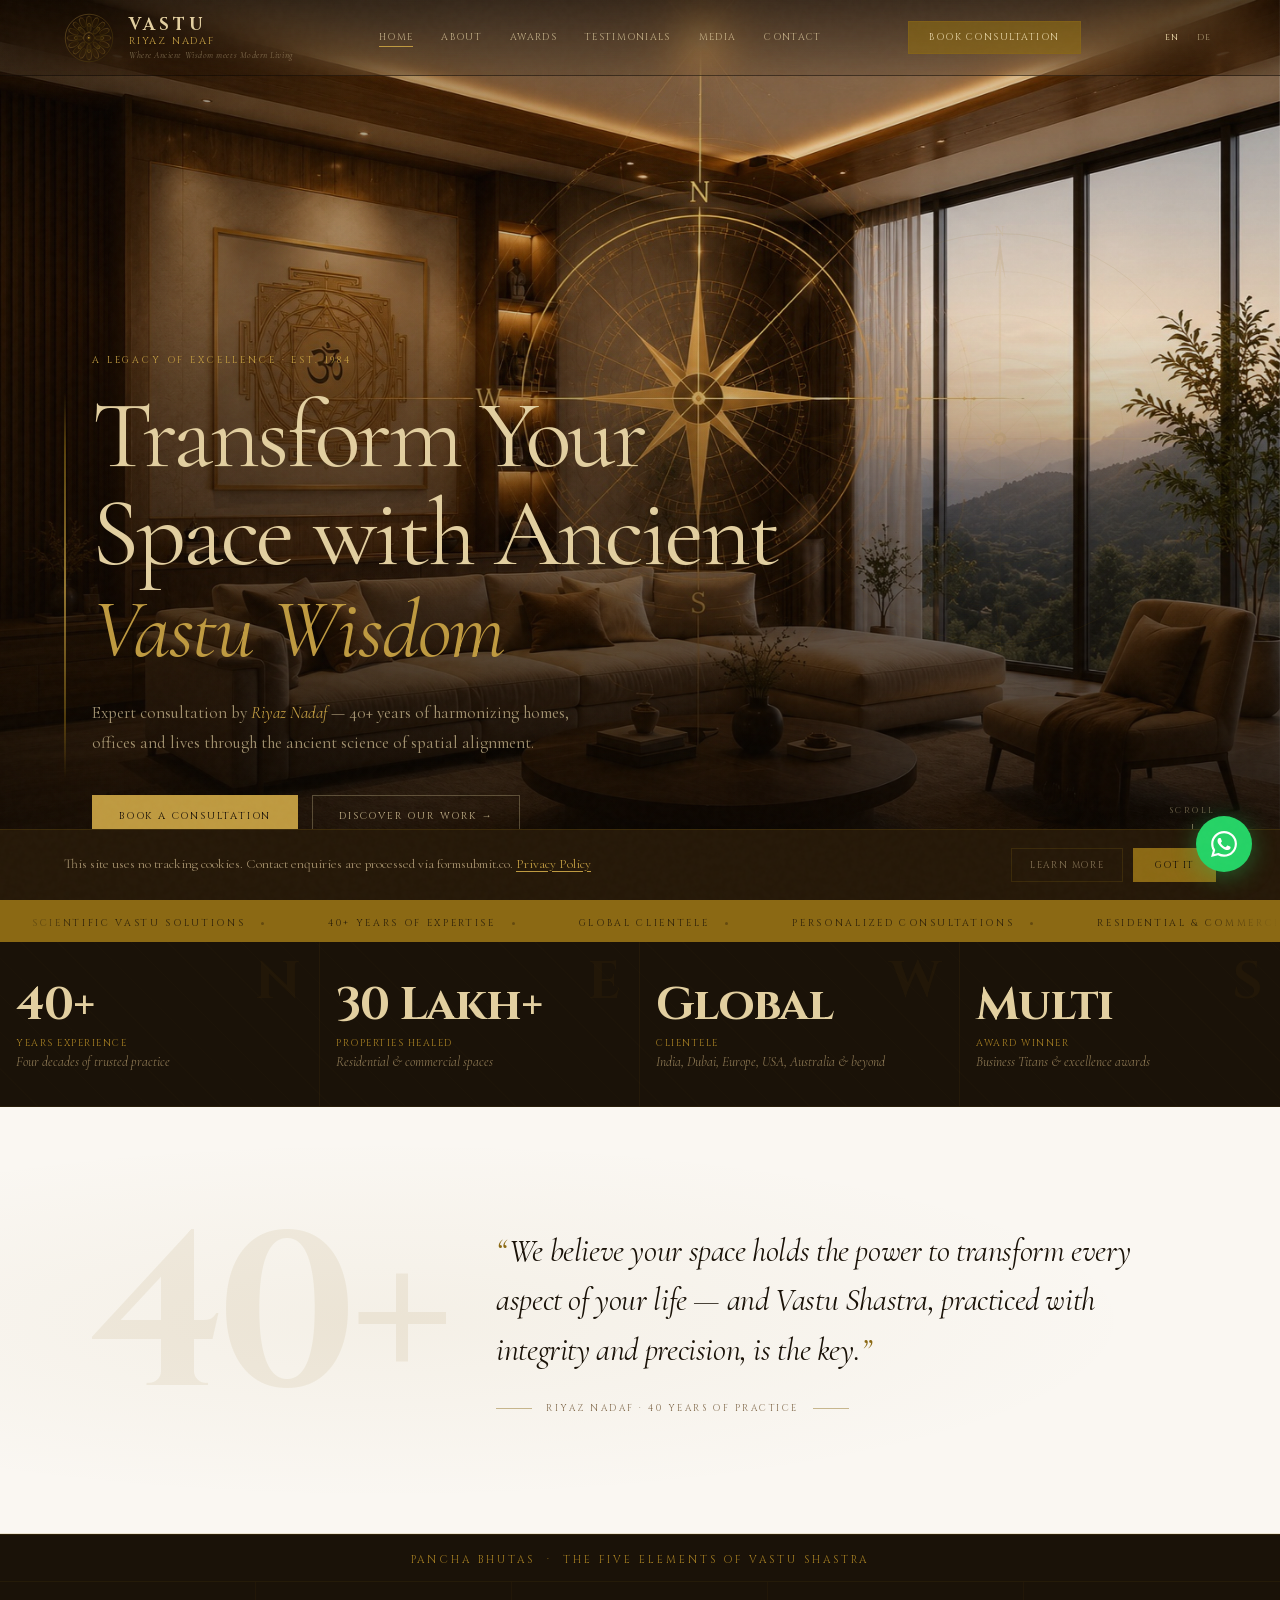
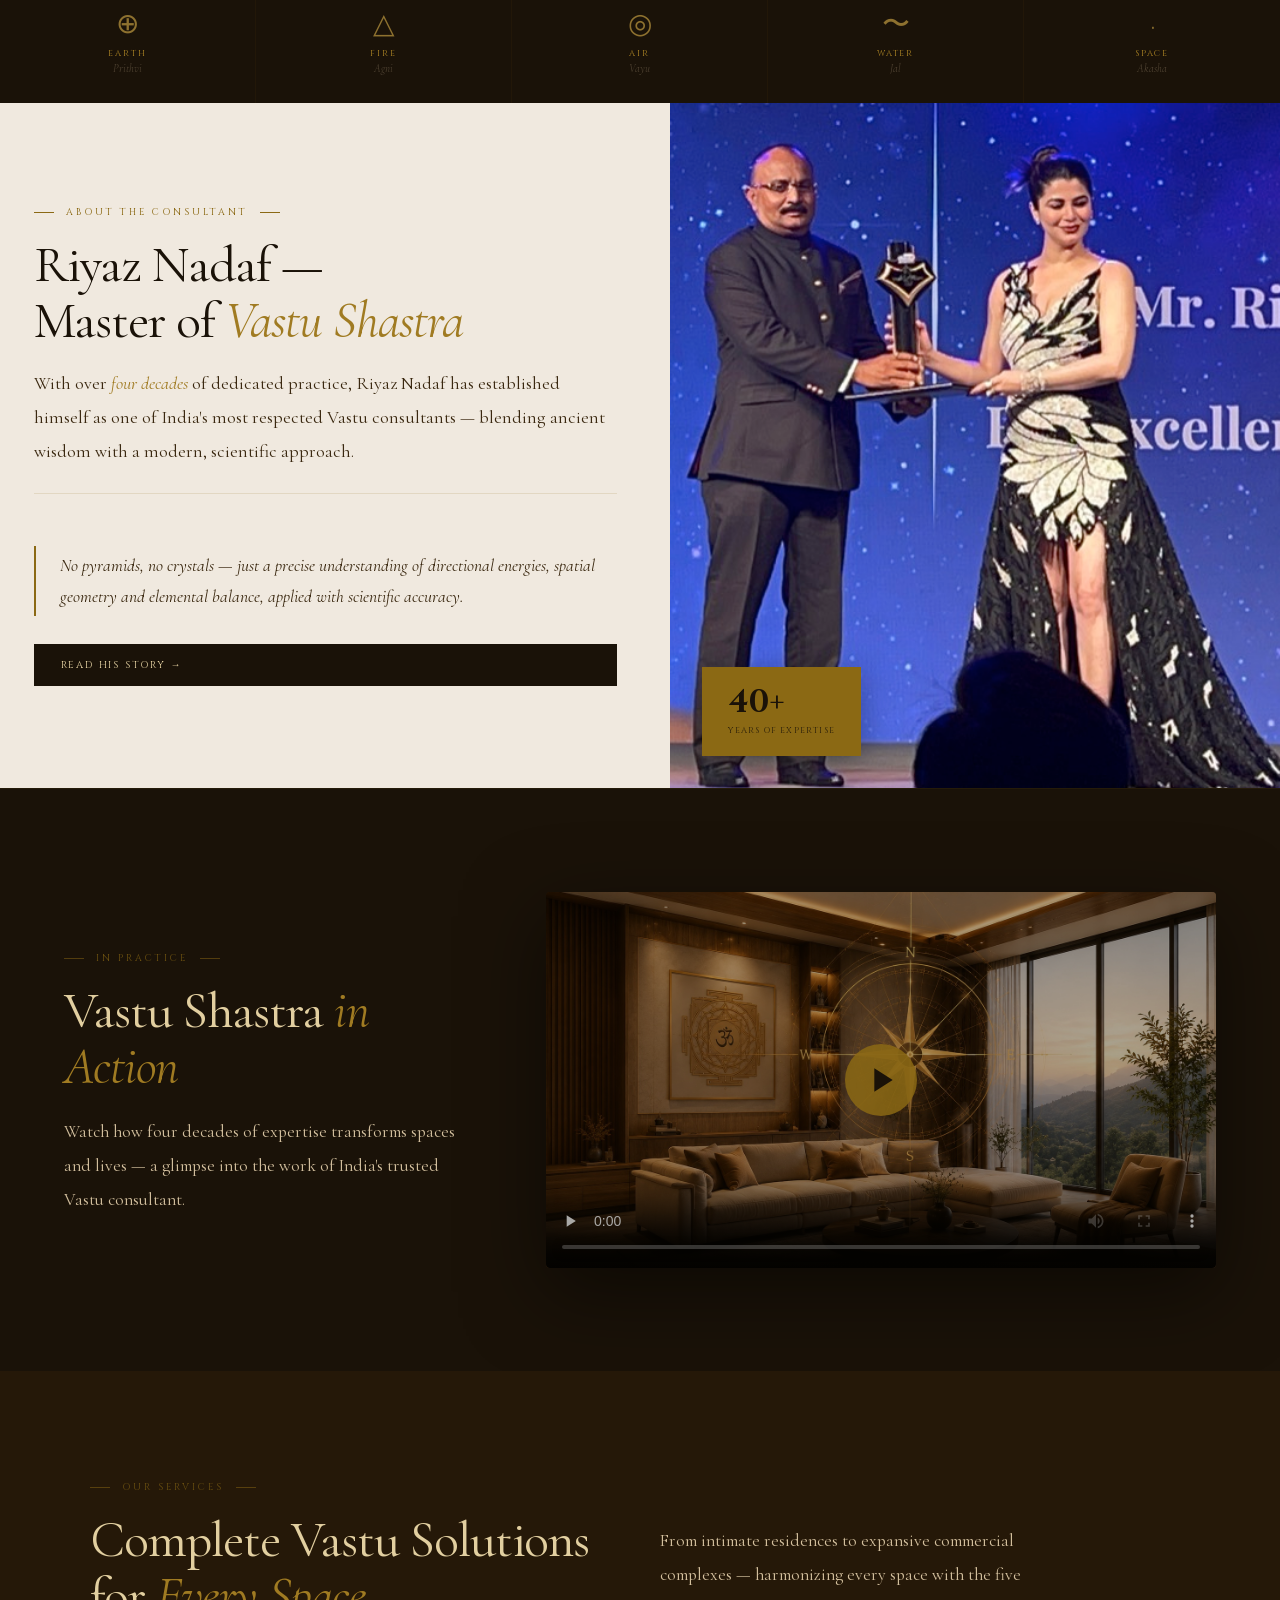
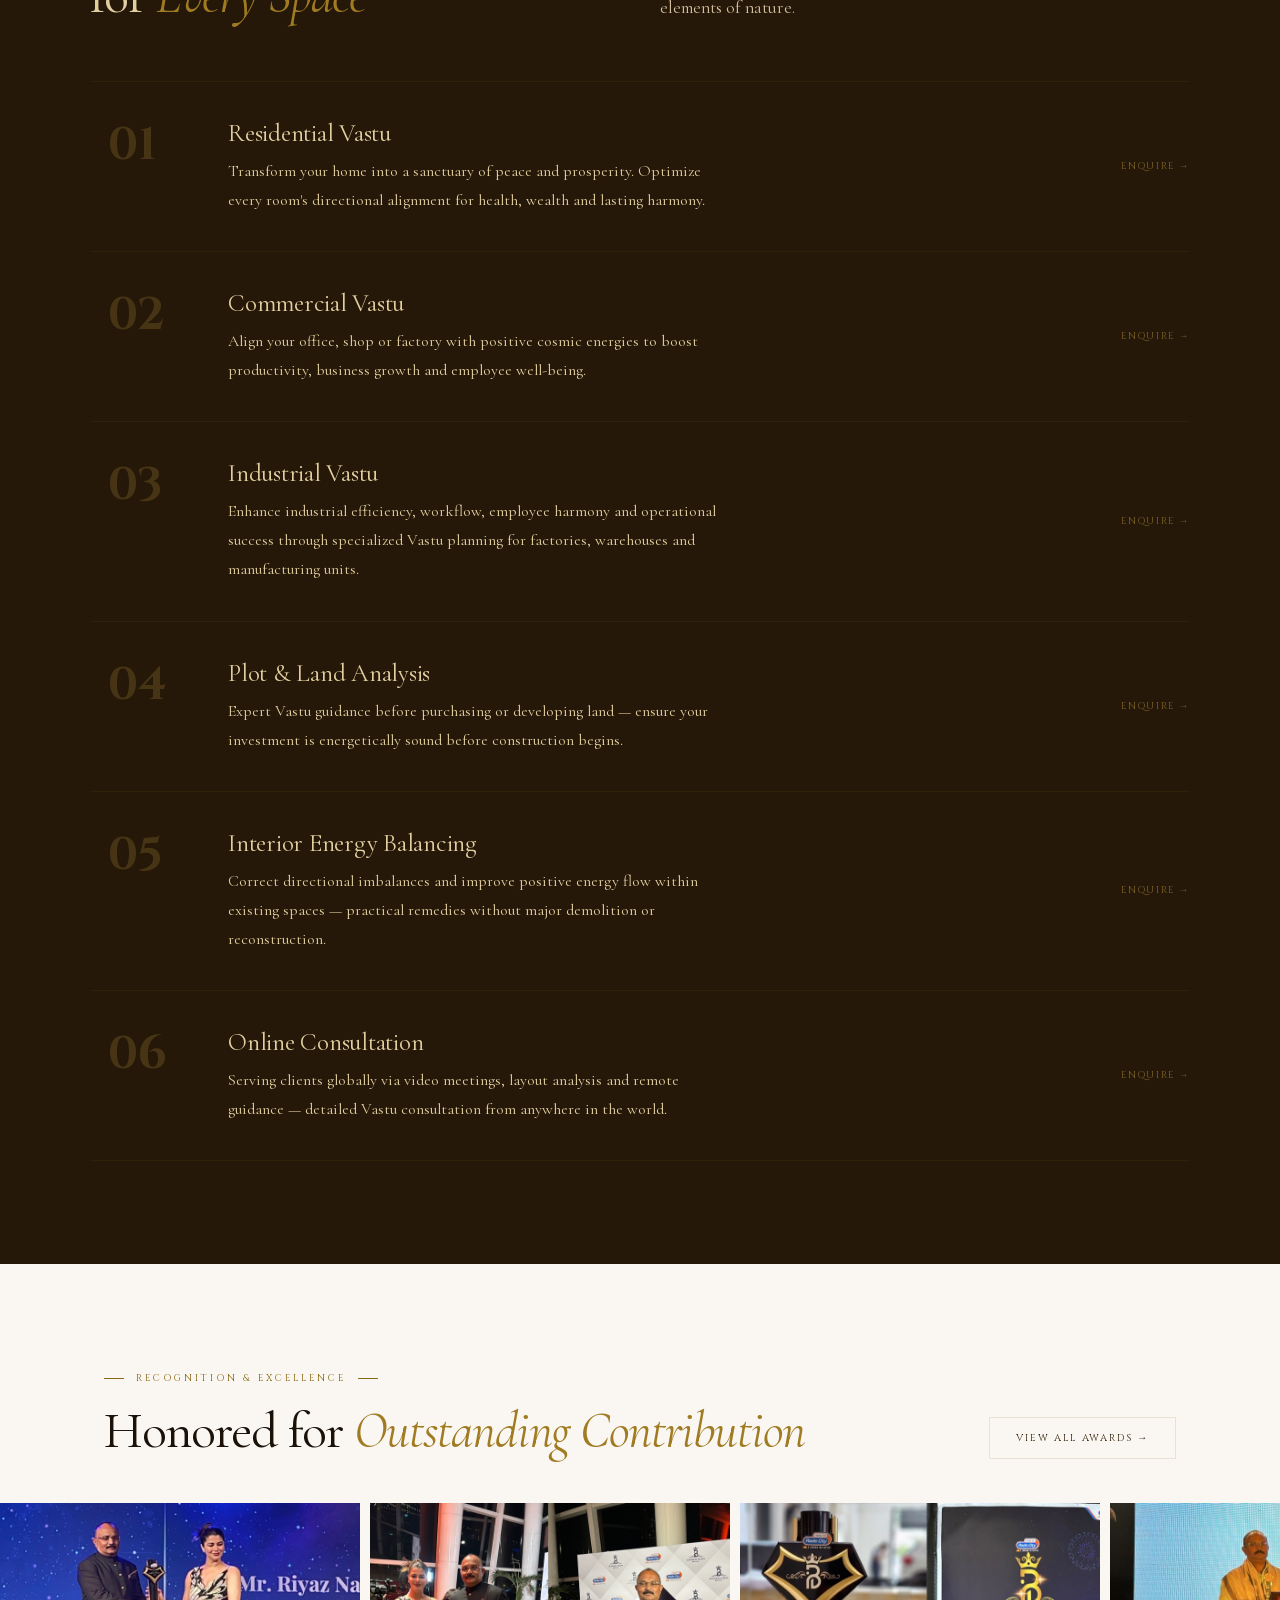
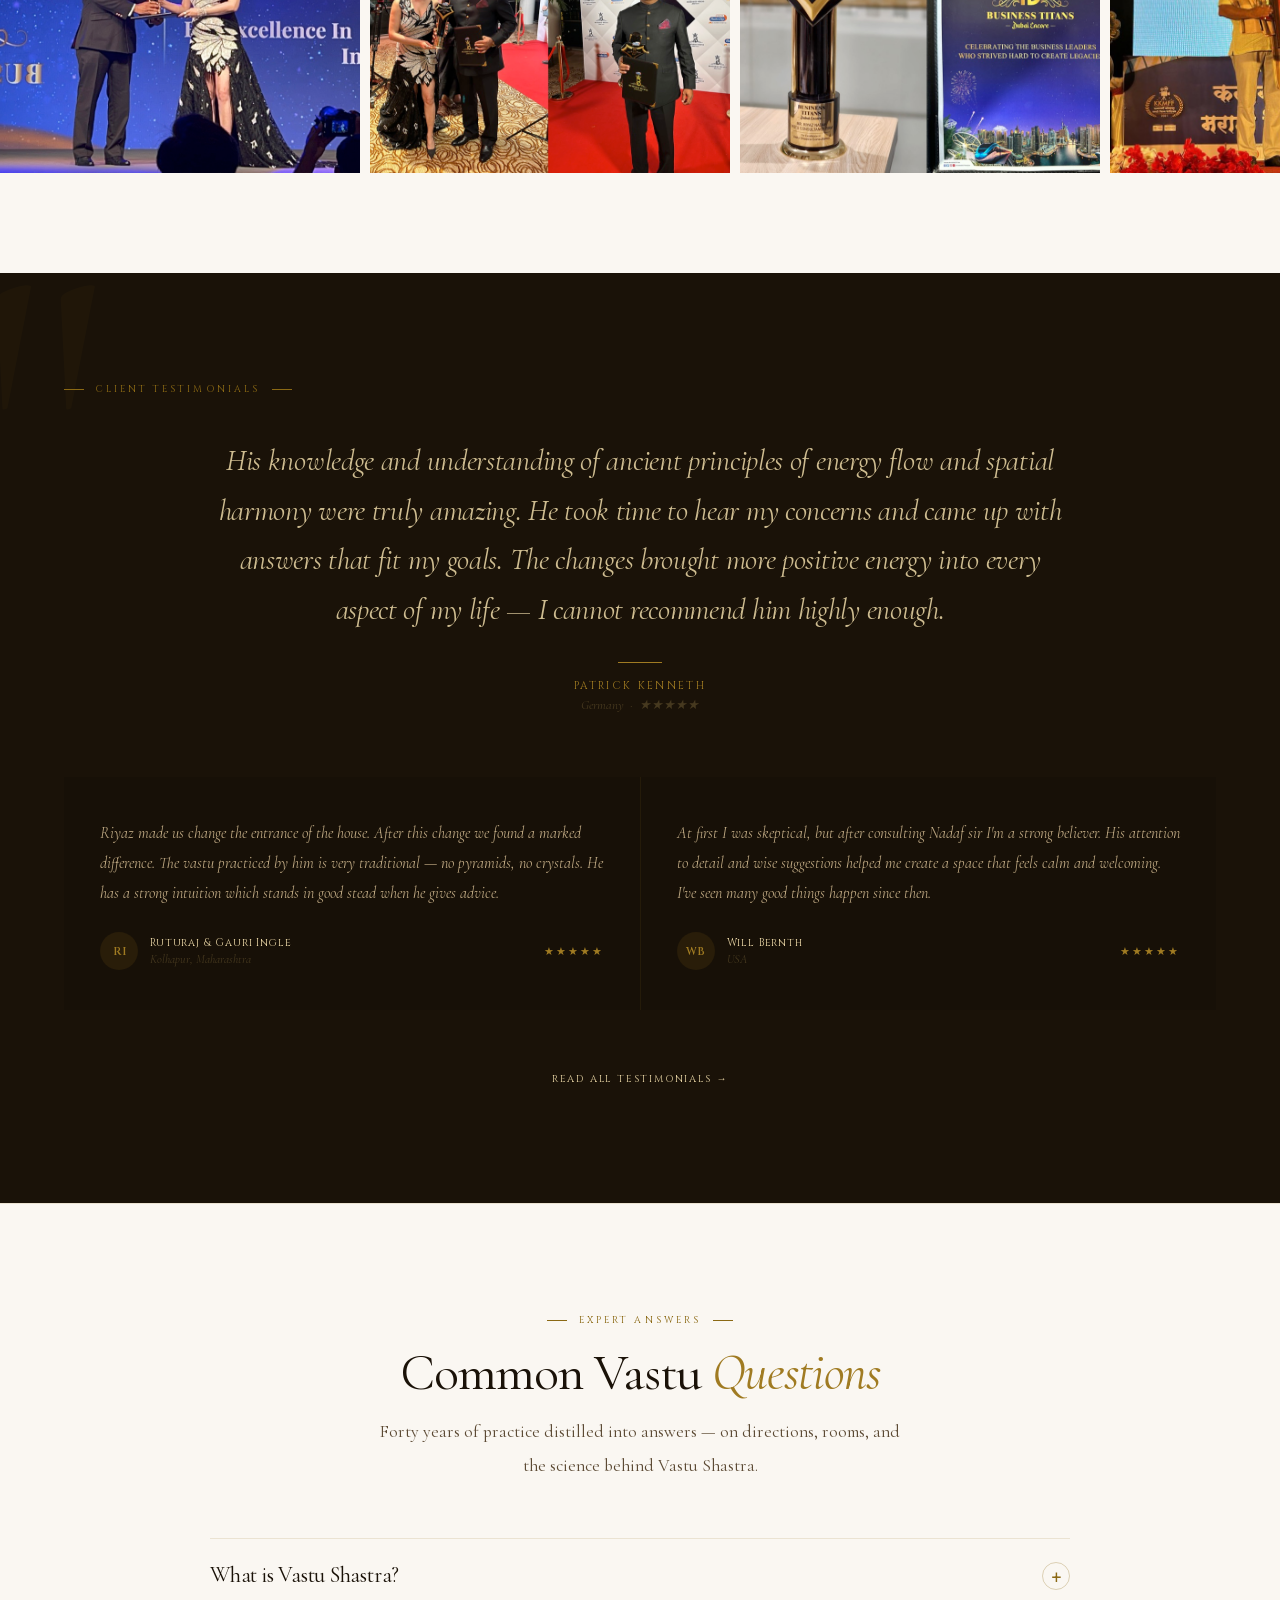
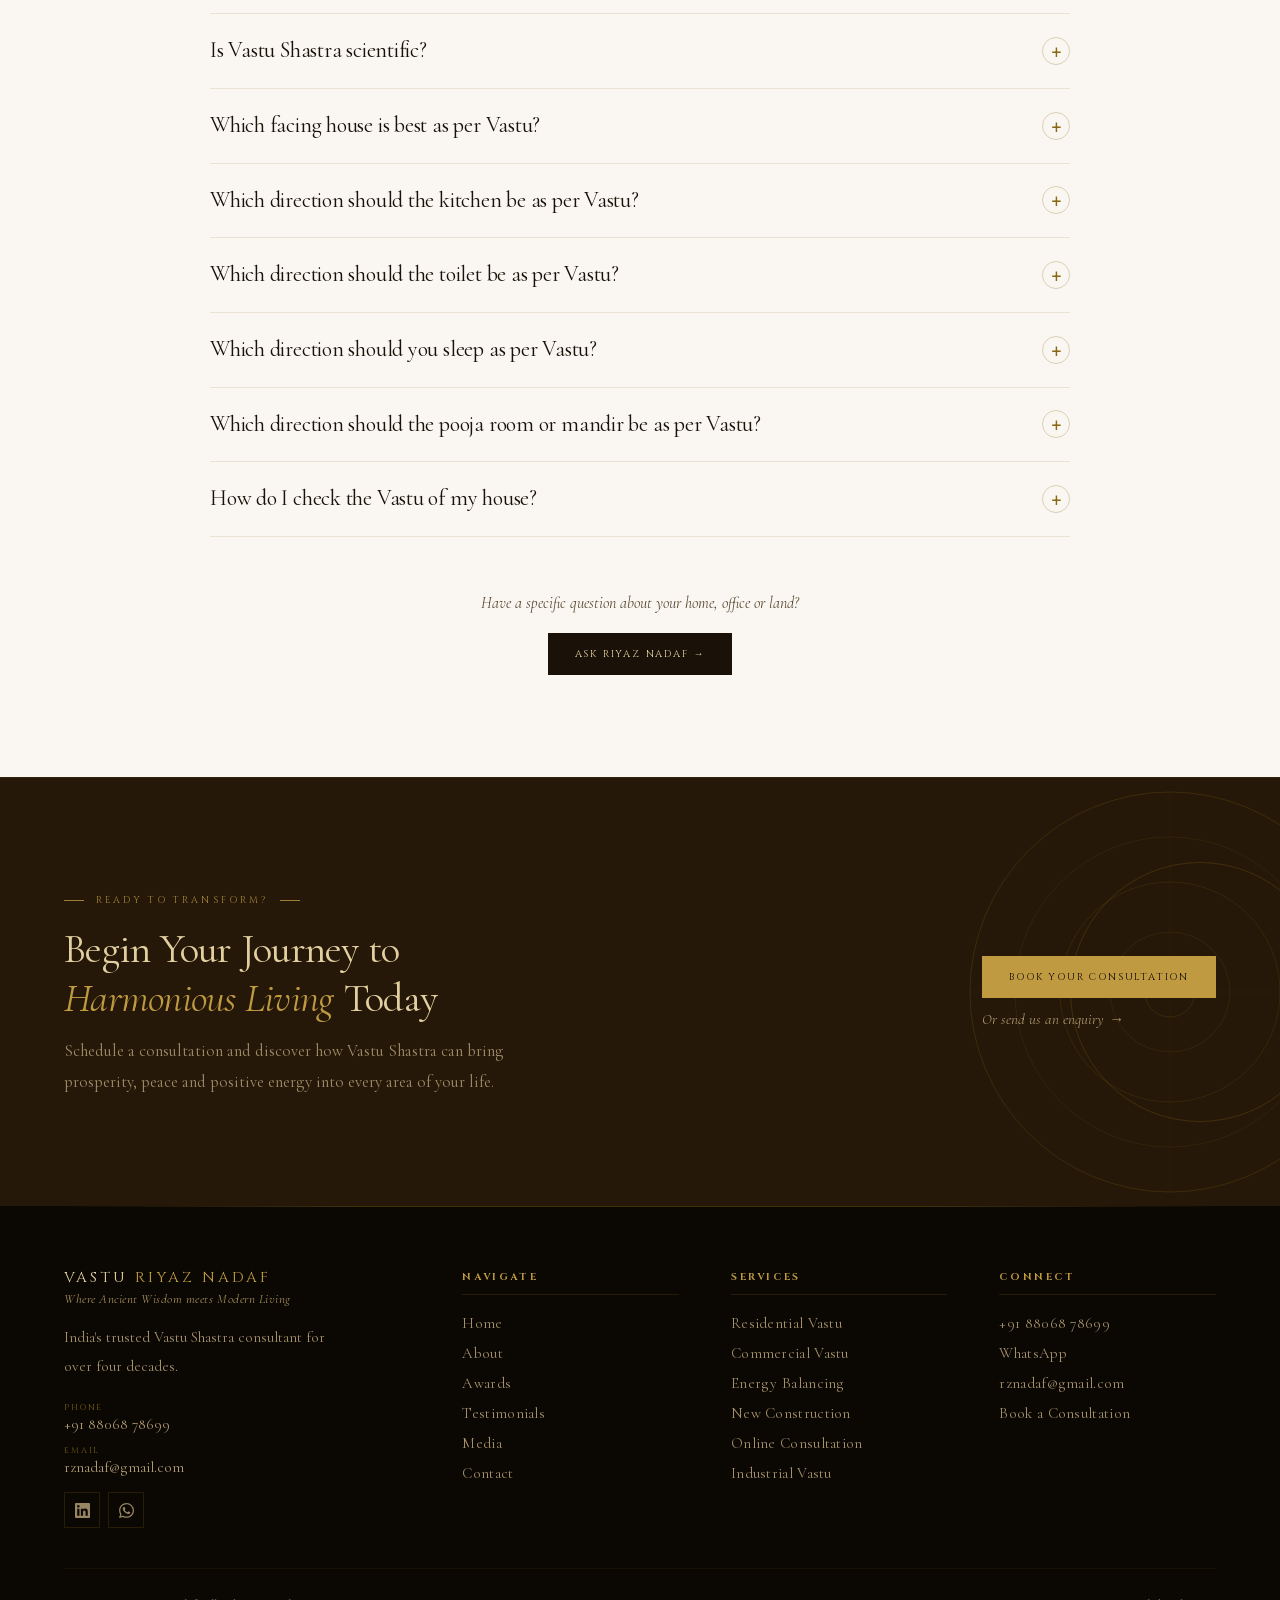
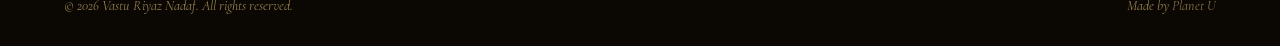
==== index.html @ 080e4d29 "fix: mobile hero — hide compass on phones, stack buttons full width" ====
<!DOCTYPE html>
<html lang="en">
<head>
<meta charset="UTF-8">
<meta name="viewport" content="width=device-width, initial-scale=1.0">
<title>Vastu Riyaz Nadaf | Expert Vastu Consultant in Pune &amp; Worldwide</title>
<meta name="description" content="Discover authentic Vastu consultation by Riyaz Nadaf with 40+ years of expertise in residential, commercial, and industrial Vastu solutions across India, Dubai, Europe and globally.">
<link rel="icon" href="favicon.svg" type="image/svg+xml">
<link rel="canonical" href="https://vasturiyaz.com/">
<meta property="og:type" content="website">
<meta property="og:site_name" content="Vastu Riyaz Nadaf">
<meta property="og:title" content="Vastu Riyaz Nadaf | Expert Vastu Consultant in Pune &amp; Worldwide">
<meta property="og:description" content="Discover authentic Vastu consultation by Riyaz Nadaf with 40+ years of expertise in residential, commercial, and industrial Vastu solutions across India, Dubai, Europe and globally.">
<meta property="og:url" content="https://vasturiyaz.com/">
<meta property="og:image" content="https://vasturiyaz.com/hero%20Banner.jpg">
<meta name="twitter:card" content="summary_large_image">
<meta name="twitter:title" content="Vastu Riyaz Nadaf | Expert Vastu Consultant in Pune &amp; Worldwide">
<meta name="twitter:description" content="Discover authentic Vastu consultation by Riyaz Nadaf with 40+ years of expertise in residential, commercial, and industrial Vastu solutions across India, Dubai, Europe and globally.">
<meta name="twitter:image" content="https://vasturiyaz.com/hero%20Banner.jpg">
<link rel="preload" as="image" href="hero%20Banner.jpg" fetchpriority="high">
<link rel="stylesheet" href="shared.css">
<script type="application/ld+json">
{
  "@context": "https://schema.org",
  "@graph": [
    {
      "@type": "ProfessionalService",
      "name": "Vastu Riyaz Nadaf",
      "description": "Expert Vastu Shastra consultation by Riyaz Nadaf with 40+ years of experience transforming homes, offices and lives.",
      "url": "https://vasturiyaz.com/",
      "image": "https://vasturiyaz.com/hero%20Banner.jpg",
      "telephone": "+918806878699",
      "email": "rznadaf@gmail.com",
      "address": {
        "@type": "PostalAddress",
        "addressLocality": "Pune",
        "addressRegion": "Maharashtra",
        "addressCountry": "IN"
      },
      "priceRange": "$$",
      "areaServed": ["India", "Dubai", "Europe", "USA", "Australia", "Worldwide"],
      "serviceType": "Vastu Shastra Consultation"
    },
    {
      "@type": "Person",
      "name": "Riyaz Nadaf",
      "jobTitle": "Vastu Shastra Consultant",
      "description": "India's trusted Vastu Shastra consultant with 40+ years of experience.",
      "url": "https://vasturiyaz.com/about",
      "worksFor": {
        "@type": "Organization",
        "name": "Vastu Riyaz Nadaf"
      }
    }
  ]
}
</script>
<style>
/* ── HOME NAV: transparent over hero ─────────────────── */
#navbar.home-pg {
  background: linear-gradient(to bottom, rgba(10,6,2,.55) 0%, rgba(10,6,2,.1) 100%);
  border-bottom-color: transparent;
}
#navbar.home-pg .logo-brand { color: var(--gp); }
#navbar.home-pg .logo-sub { color: var(--g3); }
#navbar.home-pg .logo-line { color: rgba(226,207,160,.45); }
#navbar.home-pg .nav-ul a { color: rgba(226,207,160,.75); }
#navbar.home-pg .nav-ul a::after { background: var(--g3); }
#navbar.home-pg .nav-ul a:hover { color: var(--gp); }
#navbar.home-pg .nav-cta { background: rgba(139,105,20,.65); color: var(--gp); border-color: rgba(139,105,20,.5); }
#navbar.home-pg .nav-cta:hover { background: var(--g); border-color: var(--g); color: var(--dark); }
#navbar.home-pg #mBtn { border-color: rgba(226,207,160,.3); color: var(--gp); }
#navbar.home-pg.scrolled { background: rgba(250,247,242,.97); border-bottom-color: var(--rule); }
#navbar.home-pg.scrolled .logo-brand { color: var(--dark); }
#navbar.home-pg.scrolled .logo-line { color: var(--muted); }
#navbar.home-pg.scrolled .nav-ul a { color: var(--brown); }
#navbar.home-pg.scrolled .nav-cta { background: var(--dark); border-color: var(--dark); color: var(--gp); }
#navbar.home-pg.scrolled #mBtn { border-color: var(--rule); color: var(--brown); }

/* ── HERO ─────────────────────────────────────────────── */
.hero {
  height: 100svh; min-height: 700px;
  position: relative; overflow: hidden;
  display: flex; align-items: flex-end;
}
.hero-bg {
  position: absolute; inset: 0;
  background: url("hero%20Banner.jpg") center/cover no-repeat;
  will-change: transform;
}
.hero-ov {
  position: absolute; inset: 0;
  background:
    linear-gradient(to bottom, rgba(12,7,2,.18) 0%, rgba(12,7,2,.08) 35%, rgba(12,7,2,.62) 75%, rgba(12,7,2,.88) 100%),
    linear-gradient(to right, rgba(12,7,2,.42) 0%, transparent 60%);
}
.hero-compass {
  position: absolute;
  top: 50%; right: 5%;
  transform: translateY(-52%);
  pointer-events: none; z-index: 1;
}
.hero-compass svg {
  width: min(48vmin, 480px);
  opacity: .13;
  animation: hspin 100s linear infinite;
  filter: drop-shadow(0 0 28px rgba(139,105,20,.22));
}
@keyframes hspin { to { transform: rotate(360deg); } }

.hero-content {
  position: relative; z-index: 2;
  margin: 0 0 clamp(52px,7vh,92px) 5%;
  max-width: 720px;
  padding-left: 28px;
}
.hero-content::before {
  content: '';
  position: absolute; left: 0; top: 8%; bottom: 12%;
  width: 2px;
  background: linear-gradient(to bottom,
    transparent 0%,
    rgba(139,105,20,.6) 15%,
    rgba(191,154,64,.75) 50%,
    rgba(139,105,20,.5) 85%,
    transparent 100%
  );
}
.hero-eyebrow {
  font-family: var(--cap); font-size: 9.5px;
  letter-spacing: .3em; text-transform: uppercase;
  color: var(--g3); margin-bottom: 20px;
  display: block;
}
.hero h1 {
  font-family: var(--serif);
  font-size: clamp(52px, 7.5vw, 104px);
  font-weight: 300; line-height: 1.02;
  color: var(--gp); letter-spacing: -.025em;
  margin-bottom: 4px;
}
.hero-sub {
  font-family: var(--serif);
  font-size: clamp(44px, 6.5vw, 90px);
  font-weight: 400; font-style: italic;
  color: var(--g3); line-height: 1.05;
  margin-bottom: 24px; letter-spacing: -.015em;
}
.hero-desc {
  font-family: var(--serif); font-size: 17px;
  color: rgba(226,207,160,.68); line-height: 1.8;
  font-weight: 400; max-width: 500px; margin-bottom: 36px;
}
.hero-desc em { color: var(--g3); font-style: italic; }
.hero-btns { display: flex; gap: 14px; flex-wrap: wrap; }

/* hero entrance animations */
.he { opacity: 0; transform: translateY(16px); }
.he1 { animation: hIn .85s ease .1s forwards; }
.he2 { animation: hIn .85s ease .28s forwards; }
.he3 { animation: hIn .85s ease .42s forwards; }
.he4 { animation: hIn .85s ease .56s forwards; }
.he5 { animation: hIn .85s ease .7s forwards; }
@keyframes hIn { to { opacity: 1; transform: translateY(0); } }

.hero-scroll {
  position: absolute; bottom: clamp(24px,4vh,48px); right: 5%;
  z-index: 2; display: flex; flex-direction: column; align-items: center; gap: 8px;
  animation: hIn 1s ease 1.4s both;
}
.hero-scroll span {
  font-family: var(--cap); font-size: 8.5px;
  letter-spacing: .3em; text-transform: uppercase;
  color: rgba(226,207,160,.42);
}
.scr-line {
  width: 1px; height: 40px;
  background: linear-gradient(to bottom, rgba(226,207,160,.5), transparent);
  animation: scPulse 2.2s ease infinite;
}
@keyframes scPulse { 0%,100%{opacity:.45} 50%{opacity:.9} }

/* ── TICKER ───────────────────────────────────────────── */
/* Static ticker - part of page flow, not fixed */

/* ── STATS ────────────────────────────────────────────── */
.stats-strip {
  background: var(--dark);
  display: grid; grid-template-columns: repeat(4,1fr);
  border-bottom: 1px solid rgba(139,105,20,.12);
  position: relative;
}
.stats-strip::before {
  content: '';
  position: absolute; inset: 0;
  background-image: repeating-linear-gradient(
    45deg,
    rgba(139,105,20,.018) 0, rgba(139,105,20,.018) 1px,
    transparent 1px, transparent 26px
  );
  pointer-events: none;
}
.stat-i {
  padding: 40px 5% 36px; border-right: 1px solid rgba(139,105,20,.09);
  display: flex; align-items: flex-start; gap: 0;
  flex-direction: column;
  position: relative; transition: background .4s;
  overflow: hidden;
}
.stat-i::before {
  content: '';
  position: absolute; left: 0; top: 0; bottom: 0;
  width: 0; background: rgba(139,105,20,.055);
  transition: width .45s cubic-bezier(.16,1,.3,1);
}
.stat-i:hover::before { width: 100%; }
/* Vastu direction watermarks (N E W S) */
.stat-i::after {
  position: absolute; top: 14px; right: 18px;
  font-family: var(--cap); font-size: 52px; font-weight: 700;
  color: rgba(139,105,20,.07); line-height: 1;
  pointer-events: none; user-select: none;
  transition: color .4s;
}
.stat-i:hover::after { color: rgba(139,105,20,.12); }
.stat-i:nth-child(1)::after { content: 'N'; }
.stat-i:nth-child(2)::after { content: 'E'; }
.stat-i:nth-child(3)::after { content: 'W'; }
.stat-i:nth-child(4)::after { content: 'S'; }
.stat-i:last-child { border-right: none; }
.stat-n {
  font-family: var(--cap); font-size: 46px;
  font-weight: 700; color: var(--gp); line-height: 1;
  letter-spacing: -.025em;
  transition: color .3s; position: relative; z-index: 1;
}
.stat-i:hover .stat-n { color: var(--g3); text-shadow: 0 0 32px rgba(191,154,64,.22); }
.stat-l {
  font-family: var(--cap); font-size: 9.5px;
  letter-spacing: .16em; text-transform: uppercase;
  color: var(--g2); margin-top: 9px;
  position: relative; z-index: 1;
}
.stat-d {
  font-family: var(--serif); font-size: 13.5px;
  color: rgba(180,155,110,.72); font-weight: 400; margin-top: 4px;
  font-style: italic; position: relative; z-index: 1;
}

/* ── MANIFESTO ────────────────────────────────────────── */
.manifesto {
  background: var(--bg);
  padding: clamp(72px,9vw,120px) 5%;
  position: relative; overflow: hidden;
  border-bottom: 1px solid var(--rule);
}
.manifesto::before {
  content: '';
  position: absolute; inset: 0;
  background: radial-gradient(ellipse at 30% 50%, rgba(139,105,20,.05) 0%, transparent 60%);
  pointer-events: none;
}
.manifesto-inner {
  display: flex; align-items: center;
  gap: clamp(16px, 4vw, 64px);
  max-width: 1100px; margin: 0 auto;
  position: relative; z-index: 1;
}
.manifesto-num {
  font-family: var(--cap);
  font-size: clamp(110px, 17vw, 230px);
  font-weight: 700; color: var(--g);
  opacity: .08; line-height: .9;
  flex-shrink: 0; user-select: none;
  letter-spacing: -.04em;
  transition: opacity .6s;
}
.manifesto:hover .manifesto-num { opacity: .12; }
.manifesto-body { flex: 1; }
.manifesto-text {
  font-family: var(--serif);
  font-size: clamp(21px, 2.5vw, 36px);
  font-style: italic; font-weight: 400;
  color: var(--dark); line-height: 1.55;
  margin-bottom: 28px; letter-spacing: -.012em;
}
.manifesto-text::before { content: '\201C'; color: var(--g); margin-right: 2px; }
.manifesto-text::after  { content: '\201D'; color: var(--g); margin-left: 2px; }
.manifesto-attr {
  display: flex; align-items: center; gap: 14px;
  font-family: var(--cap); font-size: 9px;
  letter-spacing: .28em; text-transform: uppercase; color: var(--lite);
}
.manifesto-rule { display: block; width: 36px; height: 1px; background: var(--g); opacity: .45; }

/* ── ABOUT TEASER ─────────────────────────────────────── */
.about-sec { display: grid; grid-template-columns: 1.1fr 1fr; gap: 0; }
.about-words {
  background: var(--bg-warm);
  padding: clamp(64px,8vw,108px) 8% clamp(64px,8vw,108px) 5%;
  display: flex; flex-direction: column; justify-content: center;
}
.about-words .h-title { margin-bottom: 18px; }
.about-intro {
  font-family: var(--serif); font-size: 18px; font-weight: 400;
  line-height: 1.88; color: var(--brown);
  margin-bottom: 24px; padding-bottom: 24px;
  border-bottom: 1px solid var(--rule);
}
.about-intro em { font-style: italic; color: var(--g2); }
.about-body-p {
  font-family: var(--serif); font-size: 15px; color: var(--muted);
  line-height: 1.9; font-weight: 400; margin-bottom: 32px;
}
.about-img-col {
  position: relative; overflow: hidden;
  background: var(--dark2); min-height: 640px;
}
.about-img-col img {
  width: 100%; height: 100%; object-fit: cover;
  object-position: center top;
  transition: transform .8s ease;
}
.about-img-col:hover img { transform: scale(1.02); }
.about-badge {
  position: absolute; bottom: 32px; left: 32px;
  background: var(--g); padding: 20px 26px;
  display: flex; flex-direction: column; gap: 2px;
  box-shadow: 0 8px 32px rgba(0,0,0,.35);
}
.ab-n { font-family: var(--cap); font-size: 32px; font-weight: 700; color: var(--dark); line-height: 1; }
.ab-l { font-family: var(--cap); font-size: 8.5px; letter-spacing: .14em; color: rgba(26,18,8,.75); text-transform: uppercase; margin-top: 4px; }
.about-rule { position: absolute; top: 40px; right: 0; width: 3px; height: 140px; background: linear-gradient(to bottom, var(--g3), var(--g)); }

/* ── VIDEO SECTION ────────────────────────────────────── */
.vid-sec {
  background: var(--dark); padding: clamp(64px,8vw,108px) 5%;
  border-top: 1px solid rgba(139,105,20,.1);
}
.vid-sec .tag { color: rgba(139,105,20,.7); }
.vid-sec .tag::before,.vid-sec .tag::after { background: rgba(139,105,20,.5); }
.vid-sec .h-title { color: var(--gp); }
.vid-sec .h-lead { color: rgba(220,200,165,.95); }
.vid-inner {
  display: grid; grid-template-columns: 1fr 1.6fr;
  gap: clamp(32px,5vw,72px); align-items: center;
  max-width: 1200px; margin: 0 auto;
}
.vid-wrap {
  position: relative; border-radius: 4px; overflow: hidden;
  background: var(--dark2);
  box-shadow: 0 24px 80px rgba(0,0,0,.5);
}
.vid-wrap video { width: 100%; display: block; aspect-ratio: 16/9; object-fit: cover; }
.vid-play-btn {
  position: absolute; inset: 0; display: flex; align-items: center; justify-content: center;
  background: rgba(10,6,2,.35); cursor: pointer; transition: background .3s;
}
.vid-play-btn:hover { background: rgba(10,6,2,.18); }
.vid-play-btn svg {
  width: 72px; height: 72px;
  background: rgba(139,105,20,.85); border-radius: 50%;
  padding: 16px; color: var(--dark);
  transition: transform .3s, background .3s;
}
.vid-play-btn:hover svg { transform: scale(1.08); background: var(--g2); }
.vid-play-btn.hidden { display: none; }
@media(max-width:900px) {
  .vid-inner { grid-template-columns: 1fr; }
  .vid-label { text-align: center; }
  .vid-label .tag { justify-content: center; }
}
@media(max-width:560px) {
  .vid-play-btn svg { width: 52px; height: 52px; padding: 12px; }
  .vid-sec { padding: 52px 5%; }
}

/* ── SERVICES (editorial list) ────────────────────────── */
.svc-sec {
  background: var(--dark2);
  padding: clamp(64px,8vw,108px) 5%;
}
.svc-sec .tag { color: rgba(139,105,20,.65); }
.svc-sec .tag::before, .svc-sec .tag::after { background: rgba(139,105,20,.5); }
.svc-hd {
  display: grid; grid-template-columns: 1fr 1fr;
  gap: 40px; align-items: end;
  max-width: 1100px; margin: 0 auto 56px;
}
.svc-hd .h-title { color: var(--gp); margin-bottom: 0; }
.svc-hd .h-lead { color: rgba(220,200,165,.95); max-width: 420px; }
.svc-list { max-width: 1100px; margin: 0 auto; }
.svc-row {
  display: grid;
  grid-template-columns: 88px 1fr 100px;
  gap: 0 32px; align-items: center;
  padding: 36px 0 36px 18px;
  border-top: 1px solid rgba(139,105,20,.1);
  position: relative; cursor: default;
}
.svc-row:last-child { border-bottom: 1px solid rgba(139,105,20,.1); }
.svc-row::before {
  content: '';
  position: absolute; left: 4px; top: 0;
  width: 2px; height: 0;
  background: linear-gradient(to bottom, var(--g3), var(--g));
  transition: height .5s cubic-bezier(.16,1,.3,1);
  z-index: 1;
}
.svc-row:hover::before { height: 100%; }
.svc-row::after {
  content: '';
  position: absolute; left: -5%; top: 0; bottom: 0;
  width: 0; background: rgba(139,105,20,.03);
  transition: width .55s cubic-bezier(.16,1,.3,1);
  pointer-events: none;
}
.svc-row:hover::after { width: calc(100% + 10%); }
.sr-n {
  font-family: var(--cap); font-size: 46px; font-weight: 700;
  color: rgba(191,154,64,.22); line-height: 1.1;
  transition: color .45s; align-self: start; padding-top: 2px;
}
.svc-row:hover .sr-n { color: rgba(191,154,64,.55); }
.sr-body { }
.sr-title {
  font-family: var(--serif); font-size: 25px;
  font-weight: 400; color: var(--gp);
  margin-bottom: 9px; letter-spacing: -.01em;
  transition: color .3s;
}
.svc-row:hover .sr-title { color: #fff; }
.sr-desc {
  font-family: var(--serif); font-size: 16px;
  color: rgba(226,207,160,1); line-height: 1.82; font-weight: 400;
  max-width: 500px;
}
.svc-row:hover .sr-desc { color: #fff; }
.sr-link {
  font-family: var(--cap); font-size: 9.5px;
  letter-spacing: .18em; text-transform: uppercase;
  color: rgba(191,154,64,.55); text-decoration: none;
  white-space: nowrap; text-align: right;
  transition: color .3s, letter-spacing .4s;
}
.svc-row:hover .sr-link { color: var(--g3); letter-spacing: .26em; }

/* Pancha Bhuta element labels — desktop hover only */
.sr-n { position: relative; }
@media(hover: hover) and (pointer: fine) {
  .sr-n::after {
    display: block;
    font-family: var(--serif); font-weight: 400;
    font-size: 12px; color: var(--g3); opacity: 0;
    margin-top: 6px; letter-spacing: .04em;
    transition: opacity .4s; white-space: nowrap;
  }
  .svc-row:hover .sr-n::after { opacity: .7; }
  .svc-row:nth-child(1) .sr-n::after { content: 'Prithvi · Earth'; }
  .svc-row:nth-child(2) .sr-n::after { content: 'Agni · Fire'; }
  .svc-row:nth-child(3) .sr-n::after { content: 'Vayu · Air'; }
  .svc-row:nth-child(4) .sr-n::after { content: 'Jal · Water'; }
  .svc-row:nth-child(5) .sr-n::after { content: 'Akasha · Space'; }
  .svc-row:nth-child(6) .sr-n::after { content: 'Pancha · All'; }
}

/* Five Elements strip */
.elements-strip {
  background: var(--dark); border-top: 1px solid rgba(139,105,20,.1);
  display: grid; grid-template-columns: repeat(5,1fr);
}
.el-item {
  padding: 28px 5%; text-align: center;
  border-right: 1px solid rgba(139,105,20,.07);
  transition: background .4s;
  position: relative; cursor: default;
}
.el-item:last-child { border-right: none; }
.el-item:hover { background: rgba(139,105,20,.04); }
.el-sym {
  font-family: var(--serif); font-size: 28px;
  color: var(--g3); line-height: 1; display: block;
  margin-bottom: 10px; opacity: .7;
  transition: opacity .4s, transform .4s;
}
.el-item:hover .el-sym { opacity: 1; transform: scale(1.12); }
.el-name { font-family: var(--cap); font-size: 8.5px; letter-spacing: .22em; text-transform: uppercase; color: var(--g2); display: block; }
.el-sanskrit { font-family: var(--serif); font-size: 11px; font-style: italic; color: rgba(122,106,84,.55); margin-top: 3px; display: block; }

/* ── AWARDS STRIP ─────────────────────────────────────── */
.awd-sec { background: var(--bg); padding: clamp(64px,8vw,100px) 0; overflow: hidden; }
.awd-hd { padding: 0 5%; max-width: 1200px; margin: 0 auto 44px; display: flex; justify-content: space-between; align-items: flex-end; flex-wrap: wrap; gap: 16px; }
.awd-track-outer { overflow: hidden; }
.awd-track {
  display: flex; gap: 10px;
  animation: awdScroll 32s linear infinite;
  width: max-content;
}
.awd-track:hover { animation-play-state: paused; }
.awd-slide {
  width: 360px; flex-shrink: 0;
  aspect-ratio: 4/3; overflow: hidden;
  cursor: pointer; background: var(--dark2); position: relative;
}
.awd-slide img { width: 100%; height: 100%; object-fit: cover; display: block; transition: transform .65s cubic-bezier(.16,1,.3,1), filter .5s; }
.awd-slide:hover img { transform: scale(1.06); filter: brightness(.88); }
.awd-slide-ov {
  position: absolute; inset: 0;
  background: rgba(10,6,2,0);
  transition: background .4s;
}
.awd-slide:hover .awd-slide-ov { background: rgba(10,6,2,.25); }
@keyframes awdScroll { from { transform: translateX(0); } to { transform: translateX(-50%); } }

/* ── TESTIMONIALS ─────────────────────────────────────── */
.test-sec {
  background: var(--dark);
  padding: clamp(64px,8vw,108px) 5%;
  position: relative; overflow: hidden;
}
.test-bg-q {
  position: absolute; font-family: var(--serif);
  font-size: clamp(280px, 35vw, 500px);
  color: var(--g); opacity: .05;
  top: -0.15em; left: -0.05em;
  line-height: 1; pointer-events: none; user-select: none;
  font-weight: 400;
}
.feat-test {
  max-width: 860px; margin: 0 auto 64px;
  text-align: center; position: relative; z-index: 1;
}
.ft-text {
  font-family: var(--serif);
  font-size: clamp(20px, 2.4vw, 30px);
  font-style: italic; font-weight: 400;
  color: rgba(226,207,160,.9); line-height: 1.65;
  margin-bottom: 28px; letter-spacing: -.01em;
}
.ft-rule { width: 44px; height: 1px; background: var(--g2); margin: 0 auto 16px; }
.ft-name {
  font-family: var(--cap); font-size: 10.5px;
  letter-spacing: .22em; text-transform: uppercase; color: var(--g2);
}
.ft-loc {
  font-family: var(--serif); font-size: 13px;
  color: rgba(90,74,42,.7); font-style: italic; margin-top: 4px;
}
.test-sup {
  display: grid; grid-template-columns: 1fr 1fr;
  gap: 1px; background: rgba(139,105,20,.1);
  max-width: 1200px; margin: 0 auto;
  position: relative; z-index: 1;
}
.ts {
  background: #171007; padding: 40px 36px;
  transition: background .4s, border-top-color .4s;
  border-top: 2px solid transparent;
}
.ts:hover { background: #1D1509; border-top-color: var(--g); }
.ts-q {
  font-family: var(--serif); font-size: 16px;
  font-style: italic; color: rgba(210,185,145,.88);
  line-height: 1.85; font-weight: 400; margin-bottom: 24px;
}
.ts-auth { display: flex; align-items: center; gap: 12px; }
.ts-av {
  width: 38px; height: 38px; border-radius: 50%;
  background: rgba(139,105,20,.15); flex-shrink: 0;
  display: flex; align-items: center; justify-content: center;
  font-family: var(--cap); font-size: 11px; color: var(--g2); font-weight: 600;
}
.ts-name { font-family: var(--cap); font-size: 10.5px; letter-spacing: .08em; color: var(--gp); }
.ts-loc { font-family: var(--serif); font-size: 12px; color: rgba(90,74,42,.7); font-style: italic; margin-top: 2px; }
.ts-stars { margin-left: auto; color: var(--g2); font-size: 11px; letter-spacing: 2px; }

/* ── RESPONSIVE ───────────────────────────────────────── */
@media(max-width:900px){
  .elements-strip { grid-template-columns: repeat(5,1fr); }
  .el-item { padding: 20px 2%; }
  .el-sym { font-size: 22px; }
  .el-name { font-size: 7.5px; letter-spacing: .16em; }
  .el-sanskrit { display: none; }
  .hero h1 { font-size: clamp(38px,10vw,60px); }
  .hero-sub { font-size: clamp(32px,8.5vw,52px); }
  .hero-content { margin-left: 5%; padding-left: 18px; }
  .hero-desc { font-size: 15.5px; }
  .hero-btns { gap: 10px; }
  /* Compass — smaller and more transparent on tablet */
  .hero-compass svg { width: min(36vmin, 320px); opacity: .07; }
  /* Manifesto: restore centered on tablet/mobile */
  .manifesto { text-align: center; }
  .manifesto-inner { flex-direction: column; align-items: center; gap: 0; }
  .manifesto-num { display: none; }
  .manifesto-text { font-size: clamp(19px, 3.5vw, 28px); }
  .manifesto-attr { justify-content: center; }
  /* Stats */
  .stats-strip { grid-template-columns: 1fr 1fr; }
  .stat-i { padding: 32px 5% 28px; }
  .stat-i::after { font-size: 38px; top: 10px; right: 12px; }
  .stat-n { font-size: 38px; }
  /* About */
  .about-sec { grid-template-columns: 1fr; }
  .about-img-col { min-height: 300px; order: -1; }
  .about-words { padding: 52px 5%; }
  .about-intro { font-size: 17px; }
  /* Services */
  .svc-hd { grid-template-columns: 1fr; gap: 20px; }
  .svc-row { grid-template-columns: 60px 1fr; gap: 0 20px; padding: 24px 0 24px 18px; }
  .sr-link { display: none; }
  .sr-title { font-size: 21px; }
  /* Testimonials */
  .test-sup { grid-template-columns: 1fr; }
  .ft-text { font-size: clamp(18px, 3vw, 26px); }
  .feat-test { margin-bottom: 44px; }
  .ts { padding: 32px 24px; }
  /* Awards */
  .awd-slide { width: 240px; }
  .awd-hd { flex-direction: column; align-items: flex-start; gap: 12px; }
}
@media(max-width:560px){
  .hero h1 { font-size: clamp(34px, 10vw, 52px); }
  .hero-sub { font-size: clamp(28px, 8vw, 44px); }
  .hero-content { padding-left: 14px; }
  .hero-desc { font-size: 15px; max-width: 100%; }
  /* Hide compass on small phones — gives text full space */
  .hero-compass { display: none; }
  .hero-btns { flex-direction: column; width: 100%; }
  .hero-btns .btn-gol, .hero-btns .btn-ol { width: 100%; justify-content: center; }
  .stats-strip { grid-template-columns: 1fr 1fr; }
  .stat-n { font-size: 32px; }
  .stat-i::after { font-size: 30px; }
  .svc-row { grid-template-columns: 48px 1fr; gap: 0 14px; padding: 20px 0 20px 14px; }
  .sr-n { font-size: 36px; }
  .sr-desc { font-size: 14px; }
  .manifesto { padding: 60px 5%; }
  .test-bg-q { font-size: clamp(160px, 40vw, 280px); }
  .ts { padding: 28px 20px; }
  .ts-q { font-size: 15px; }
}
@media(max-width:400px){
  .hero h1 { font-size: 32px; }
  .hero-sub { font-size: 26px; }
  .stats-strip { grid-template-columns: 1fr; }
  .stat-i { border-right: none; border-bottom: 1px solid rgba(139,105,20,.08); }
}

/* ── ELEMENTS LABEL BAR ──────────────────────────────── */
.elements-label-bar {
  background: var(--dark); padding: 13px 5%; text-align: center;
  border-top: 1px solid rgba(139,105,20,.18);
}
.elements-label-bar span {
  font-family: var(--cap); font-size: 10.5px;
  letter-spacing: .28em; text-transform: uppercase; color: var(--g2);
}

/* ── FAQ ──────────────────────────────────────────────── */
.faq-sec {
  background: var(--bg);
  padding: clamp(64px,8vw,108px) 5%;
  border-top: 1px solid var(--rule);
}
.faq-hd { text-align: center; max-width: 660px; margin: 0 auto 56px; }
.faq-hd .tag { justify-content: center; }
.faq-hd .h-title { margin-bottom: 14px; }
.faq-hd .h-lead { margin: 0 auto; }
.faq-list { max-width: 860px; margin: 0 auto; }
.faq-item { border-bottom: 1px solid var(--rule); }
.faq-item:first-child { border-top: 1px solid var(--rule); }
.faq-q {
  display: flex; align-items: center; justify-content: space-between;
  gap: 20px; padding: 22px 0; cursor: pointer;
  font-family: var(--serif); font-size: clamp(18px,1.9vw,22px);
  font-weight: 400; color: var(--dark); line-height: 1.35;
  letter-spacing: -.01em; background: none; border: none;
  width: 100%; text-align: left; transition: color .3s;
}
.faq-q:hover { color: var(--g2); }
.faq-item.open .faq-q { color: var(--g); }
.faq-icon {
  width: 28px; height: 28px; flex-shrink: 0;
  border: 1px solid rgba(139,105,20,.28); border-radius: 50%;
  display: flex; align-items: center; justify-content: center;
  font-size: 18px; color: var(--g); line-height: 1;
  font-family: var(--sans); font-style: normal;
  transition: transform .45s cubic-bezier(.16,1,.3,1), background .3s, border-color .3s, color .3s;
}
.faq-item.open .faq-icon { transform: rotate(45deg); background: var(--g); color: var(--dark); border-color: var(--g); }
.faq-a { max-height: 0; overflow: hidden; transition: max-height .55s cubic-bezier(.16,1,.3,1); }
.faq-item.open .faq-a { max-height: 500px; }
.faq-a-inner {
  font-family: var(--serif); font-size: 17px; font-weight: 400;
  color: var(--brown); line-height: 1.92; padding-bottom: 24px; padding-right: 52px;
}
.faq-cta { text-align: center; margin-top: 56px; }
.faq-cta p { font-family: var(--serif); font-size: 16px; color: var(--muted); font-weight: 400; margin-bottom: 20px; font-style: italic; }
@media(max-width:900px) {
  .faq-q { font-size: 17px; gap: 14px; padding: 20px 0; }
  .faq-a-inner { padding-right: 32px; }
  .faq-icon { width: 26px; height: 26px; font-size: 16px; }
}
@media(max-width:560px) {
  .faq-q { font-size: 15.5px; gap: 12px; padding: 18px 0; }
  .faq-a-inner { font-size: 15px; padding-right: 16px; }
}
</style>
</head>
<body>

<!-- NAV (transparent on home, solid on scroll) -->
<nav id="navbar" class="home-pg">
  <a href="/" class="logo-a">
    <svg class="logo-svg" viewBox="0 0 120 120" fill="none" xmlns="http://www.w3.org/2000/svg">
      <defs>
        <linearGradient id="lgA" x1="20%" y1="15%" x2="80%" y2="85%"><stop offset="0%" stop-color="#D4A84B"/><stop offset="50%" stop-color="#8B6914"/><stop offset="100%" stop-color="#5C4A0A"/></linearGradient>
        <linearGradient id="lgB" x1="80%" y1="15%" x2="20%" y2="85%"><stop offset="0%" stop-color="#C4A040"/><stop offset="100%" stop-color="#7A5E10"/></linearGradient>
      </defs>
      <circle cx="60" cy="60" r="57" stroke="url(#lgA)" stroke-width=".7"/>
      <circle cx="60" cy="60" r="51" stroke="url(#lgA)" stroke-width=".25" opacity=".4"/>
      <g transform="translate(60,60)">
        <ellipse cx="0" cy="-40" rx="6" ry="12.5" stroke="url(#lgA)" stroke-width=".5" fill="rgba(139,105,20,.07)"/>
        <ellipse cx="0" cy="-40" rx="6" ry="12.5" stroke="url(#lgA)" stroke-width=".5" fill="rgba(139,105,20,.07)" transform="rotate(22.5)"/>
        <ellipse cx="0" cy="-40" rx="6" ry="12.5" stroke="url(#lgA)" stroke-width=".5" fill="rgba(139,105,20,.07)" transform="rotate(45)"/>
        <ellipse cx="0" cy="-40" rx="6" ry="12.5" stroke="url(#lgA)" stroke-width=".5" fill="rgba(139,105,20,.07)" transform="rotate(67.5)"/>
        <ellipse cx="0" cy="-40" rx="6" ry="12.5" stroke="url(#lgA)" stroke-width=".5" fill="rgba(139,105,20,.07)" transform="rotate(90)"/>
        <ellipse cx="0" cy="-40" rx="6" ry="12.5" stroke="url(#lgA)" stroke-width=".5" fill="rgba(139,105,20,.07)" transform="rotate(112.5)"/>
        <ellipse cx="0" cy="-40" rx="6" ry="12.5" stroke="url(#lgA)" stroke-width=".5" fill="rgba(139,105,20,.07)" transform="rotate(135)"/>
        <ellipse cx="0" cy="-40" rx="6" ry="12.5" stroke="url(#lgA)" stroke-width=".5" fill="rgba(139,105,20,.07)" transform="rotate(157.5)"/>
        <ellipse cx="0" cy="-40" rx="6" ry="12.5" stroke="url(#lgA)" stroke-width=".5" fill="rgba(139,105,20,.07)" transform="rotate(180)"/>
        <ellipse cx="0" cy="-40" rx="6" ry="12.5" stroke="url(#lgA)" stroke-width=".5" fill="rgba(139,105,20,.07)" transform="rotate(202.5)"/>
        <ellipse cx="0" cy="-40" rx="6" ry="12.5" stroke="url(#lgA)" stroke-width=".5" fill="rgba(139,105,20,.07)" transform="rotate(225)"/>
        <ellipse cx="0" cy="-40" rx="6" ry="12.5" stroke="url(#lgA)" stroke-width=".5" fill="rgba(139,105,20,.07)" transform="rotate(247.5)"/>
        <ellipse cx="0" cy="-40" rx="6" ry="12.5" stroke="url(#lgA)" stroke-width=".5" fill="rgba(139,105,20,.07)" transform="rotate(270)"/>
        <ellipse cx="0" cy="-40" rx="6" ry="12.5" stroke="url(#lgA)" stroke-width=".5" fill="rgba(139,105,20,.07)" transform="rotate(292.5)"/>
        <ellipse cx="0" cy="-40" rx="6" ry="12.5" stroke="url(#lgA)" stroke-width=".5" fill="rgba(139,105,20,.07)" transform="rotate(315)"/>
        <ellipse cx="0" cy="-40" rx="6" ry="12.5" stroke="url(#lgA)" stroke-width=".5" fill="rgba(139,105,20,.07)" transform="rotate(337.5)"/>
        <ellipse cx="0" cy="-25" rx="5" ry="10.5" stroke="url(#lgB)" stroke-width=".5" fill="rgba(139,105,20,.1)"/>
        <ellipse cx="0" cy="-25" rx="5" ry="10.5" stroke="url(#lgB)" stroke-width=".5" fill="rgba(139,105,20,.1)" transform="rotate(45)"/>
        <ellipse cx="0" cy="-25" rx="5" ry="10.5" stroke="url(#lgB)" stroke-width=".5" fill="rgba(139,105,20,.1)" transform="rotate(90)"/>
        <ellipse cx="0" cy="-25" rx="5" ry="10.5" stroke="url(#lgB)" stroke-width=".5" fill="rgba(139,105,20,.1)" transform="rotate(135)"/>
        <ellipse cx="0" cy="-25" rx="5" ry="10.5" stroke="url(#lgB)" stroke-width=".5" fill="rgba(139,105,20,.1)" transform="rotate(180)"/>
        <ellipse cx="0" cy="-25" rx="5" ry="10.5" stroke="url(#lgB)" stroke-width=".5" fill="rgba(139,105,20,.1)" transform="rotate(225)"/>
        <ellipse cx="0" cy="-25" rx="5" ry="10.5" stroke="url(#lgB)" stroke-width=".5" fill="rgba(139,105,20,.1)" transform="rotate(270)"/>
        <ellipse cx="0" cy="-25" rx="5" ry="10.5" stroke="url(#lgB)" stroke-width=".5" fill="rgba(139,105,20,.1)" transform="rotate(315)"/>
        <circle cx="0" cy="0" r="13" stroke="url(#lgA)" stroke-width=".8" fill="rgba(139,105,20,.05)"/>
        <path d="M0,-7 L5,0 L0,7 L-5,0 Z" stroke="url(#lgA)" stroke-width=".6" fill="none"/>
        <circle cx="0" cy="0" r="2.5" fill="url(#lgA)"/>
      </g>
    </svg>
    <div class="logo-words">
      <span class="logo-brand">VASTU</span>
      <span class="logo-sub">RIYAZ NADAF</span>
      <span class="logo-line">Where Ancient Wisdom meets Modern Living</span>
    </div>
  </a>
  <ul class="nav-ul">
    <li><a href="/" class="act">Home</a></li>
    <li><a href="/about">About</a></li>
    <li><a href="/awards">Awards</a></li>
    <li><a href="/testimonials">Testimonials</a></li>
    <li><a href="/media">Media</a></li>
    <li><a href="/contact">Contact</a></li>
  </ul>
  <a href="/contact" class="nav-cta">Book Consultation</a>
  <div class="lang-sw">
    <a href="/" class="lang-btn act">EN</a>
    <span class="lang-sw-sep">|</span>
    <a href="/de/" class="lang-btn">DE</a>
  </div>
  <button id="mBtn" aria-label="Menu">☰</button>
</nav>
<div id="mMenu">
  <div class="mm-top">
    <span class="mm-brand">VASTU <em>RIYAZ NADAF</em></span>
    <div class="mm-lang-sw"><a href="/" class="lang-btn act">EN</a><span class="lang-sw-sep">|</span><a href="/de/" class="lang-btn">DE</a></div>
    <button id="mm-close" aria-label="Close menu">&#x2212;</button>
  </div>
  <nav class="mm-links">
    <ul>
      <li><a href="/" class="act">Home</a></li>
      <li><a href="/about">About</a></li>
      <li><a href="/awards">Awards</a></li>
      <li><a href="/testimonials">Testimonials</a></li>
      <li><a href="/media">Media</a></li>
      <li><a href="/contact">Contact</a></li>
    </ul>
  </nav>
  <div class="mm-foot">
    <div class="mm-foot-addr">Kolhapur, Maharashtra<br>India</div>
    <div class="mm-foot-links">
      <a href="tel:+918806878699">+91 88068 78699</a>
      <a href="mailto:rznadaf@gmail.com">Email Us</a>
    </div>
    </div>
</div>

<!-- ═══ HERO ══════════════════════════════════════════════════ -->
<section class="hero">
  <div class="hero-bg" id="heroBg"></div>
  <div class="hero-ov"></div>
  <div class="hero-compass">
    <svg viewBox="0 0 400 400" fill="none" xmlns="http://www.w3.org/2000/svg">
      <circle cx="200" cy="200" r="190" stroke="#8B6914" stroke-width=".6"/>
      <circle cx="200" cy="200" r="155" stroke="#8B6914" stroke-width=".3"/>
      <circle cx="200" cy="200" r="115" stroke="#8B6914" stroke-width=".35"/>
      <circle cx="200" cy="200" r="75" stroke="#8B6914" stroke-width=".35"/>
      <circle cx="200" cy="200" r="38" stroke="#8B6914" stroke-width=".4"/>
      <line x1="200" y1="10" x2="200" y2="390" stroke="#8B6914" stroke-width=".45"/>
      <line x1="10" y1="200" x2="390" y2="200" stroke="#8B6914" stroke-width=".45"/>
      <line x1="57" y1="57" x2="343" y2="343" stroke="#8B6914" stroke-width=".28"/>
      <line x1="343" y1="57" x2="57" y2="343" stroke="#8B6914" stroke-width=".28"/>
      <polygon points="200,15 195,52 200,34 205,52" fill="#A07B22"/>
      <polygon points="200,385 195,348 200,366 205,348" fill="#8B6914" opacity=".5"/>
      <polygon points="15,200 52,195 34,200 52,205" fill="#8B6914" opacity=".5"/>
      <polygon points="385,200 348,195 366,200 348,205" fill="#A07B22"/>
      <text x="195" y="12" fill="#BF9A40" font-size="13" font-family="serif">N</text>
      <text x="195" y="397" fill="#BF9A40" font-size="13" font-family="serif">S</text>
      <text x="3" y="204" fill="#BF9A40" font-size="13" font-family="serif">W</text>
      <text x="381" y="204" fill="#BF9A40" font-size="13" font-family="serif">E</text>
      <circle cx="200" cy="200" r="6" fill="#A07B22"/>
      <circle cx="200" cy="200" r="3" fill="#D4A848"/>
      <line x1="200" y1="34" x2="200" y2="158" stroke="#C4A050" stroke-width="2"/>
      <line x1="242" y1="200" x2="366" y2="200" stroke="#C4A050" stroke-width="2"/>
      <text x="185" y="207" fill="#D4A84B" font-size="20" font-family="serif" opacity=".85">ॐ</text>
    </svg>
  </div>
  <div class="hero-content">
    <span class="hero-eyebrow he he1">A Legacy of Excellence · Est. 1984</span>
    <h1 class="he he2">Transform Your<br>Space with Ancient</h1>
    <div class="hero-sub he he3">Vastu Wisdom</div>
    <p class="hero-desc he he4">Expert consultation by <em>Riyaz Nadaf</em> — 40+ years of harmonizing homes, offices and lives through the ancient science of spatial alignment.</p>
    <div class="hero-btns he he5">
      <a href="/contact" class="btn-gol">Book a Consultation</a>
      <a href="/about" class="btn-pale">Discover Our Work →</a>
    </div>
  </div>
  <div class="hero-scroll">
    <span>Scroll</span>
    <div class="scr-line"></div>
  </div>
</section>

<!-- TICKER (static, not fixed) -->
<div class="ticker">
  <div class="tk-track">
    <span class="tk-item">Scientific Vastu Solutions<span class="tk-dot"></span></span>
    <span class="tk-item">40+ Years of Expertise<span class="tk-dot"></span></span>
    <span class="tk-item">Global Clientele<span class="tk-dot"></span></span>
    <span class="tk-item">Personalized Consultations<span class="tk-dot"></span></span>
    <span class="tk-item">Residential &amp; Commercial<span class="tk-dot"></span></span>
    <span class="tk-item">Energy Harmonization<span class="tk-dot"></span></span>
    <span class="tk-item">Business Titans Awardee<span class="tk-dot"></span></span>
    <span class="tk-item">Prosperous Living<span class="tk-dot"></span></span>
    <span class="tk-item">Scientific Vastu Solutions<span class="tk-dot"></span></span>
    <span class="tk-item">40+ Years of Expertise<span class="tk-dot"></span></span>
    <span class="tk-item">Global Clientele<span class="tk-dot"></span></span>
    <span class="tk-item">Personalized Consultations<span class="tk-dot"></span></span>
    <span class="tk-item">Residential &amp; Commercial<span class="tk-dot"></span></span>
    <span class="tk-item">Energy Harmonization<span class="tk-dot"></span></span>
    <span class="tk-item">Business Titans Awardee<span class="tk-dot"></span></span>
    <span class="tk-item">Prosperous Living<span class="tk-dot"></span></span>
  </div>
</div>

<!-- STATS -->
<div class="stats-strip">
  <div class="stat-i">
    <div class="stat-n" data-count="40" data-suffix="+">40+</div>
    <div class="stat-l">Years Experience</div>
    <div class="stat-d">Four decades of trusted practice</div>
  </div>
  <div class="stat-i">
    <div class="stat-n">30 Lakh+</div>
    <div class="stat-l">Properties Healed</div>
    <div class="stat-d">Residential &amp; commercial spaces</div>
  </div>
  <div class="stat-i">
    <div class="stat-n">Global</div>
    <div class="stat-l">Clientele</div>
    <div class="stat-d">India, Dubai, Europe, USA, Australia &amp; beyond</div>
  </div>
  <div class="stat-i">
    <div class="stat-n">Multi</div>
    <div class="stat-l">Award Winner</div>
    <div class="stat-d">Business Titans &amp; excellence awards</div>
  </div>
</div>

<!-- MANIFESTO -->
<section class="manifesto r">
  <div class="manifesto-inner">
    <div class="manifesto-num" aria-hidden="true">40+</div>
    <div class="manifesto-body">
      <p class="manifesto-text">We believe your space holds the power to transform every aspect of your life — and Vastu Shastra, practiced with integrity and precision, is the key.</p>
      <div class="manifesto-attr">
        <span class="manifesto-rule"></span>
        <span>Riyaz Nadaf · 40 Years of Practice</span>
        <span class="manifesto-rule"></span>
      </div>
    </div>
  </div>
</section>

<!-- FIVE ELEMENTS STRIP -->
<div class="elements-label-bar">
  <span>Pancha Bhutas &nbsp;·&nbsp; The Five Elements of Vastu Shastra</span>
</div>
<div class="elements-strip r">
  <div class="el-item">
    <span class="el-sym">⊕</span>
    <span class="el-name">Earth</span>
    <span class="el-sanskrit">Prithvi</span>
  </div>
  <div class="el-item">
    <span class="el-sym">△</span>
    <span class="el-name">Fire</span>
    <span class="el-sanskrit">Agni</span>
  </div>
  <div class="el-item">
    <span class="el-sym">◎</span>
    <span class="el-name">Air</span>
    <span class="el-sanskrit">Vayu</span>
  </div>
  <div class="el-item">
    <span class="el-sym">〜</span>
    <span class="el-name">Water</span>
    <span class="el-sanskrit">Jal</span>
  </div>
  <div class="el-item">
    <span class="el-sym">·</span>
    <span class="el-name">Space</span>
    <span class="el-sanskrit">Akasha</span>
  </div>
</div>

<!-- ABOUT TEASER -->
<section class="about-sec">
  <div class="about-words r">
    <div class="tag">About the Consultant</div>
    <h2 class="h-title">Riyaz Nadaf —<br>Master of <em>Vastu Shastra</em></h2>
    <p class="about-intro">With over <em>four decades</em> of dedicated practice, Riyaz Nadaf has established himself as one of India's most respected Vastu consultants — blending ancient wisdom with a modern, scientific approach.</p>
    <div class="pull-q">
      <p>No pyramids, no crystals — just a precise understanding of directional energies, spatial geometry and elemental balance, applied with scientific accuracy.</p>
    </div>
    <a href="/about" class="btn-dk">Read His Story →</a>
  </div>
  <div class="about-img-col r d2">
    <div class="about-rule"></div>
    <img src="Awards/awards1.jpg" alt="Riyaz Nadaf receiving the Business Titans Award" loading="lazy">
    <div class="about-badge">
      <span class="ab-n">40+</span>
      <span class="ab-l">Years of Expertise</span>
    </div>
  </div>
</section>

<!-- VIDEO SECTION -->
<section class="vid-sec">
  <div class="vid-inner r">
    <div class="vid-label">
      <div class="tag">In Practice</div>
      <h2 class="h-title">Vastu Shastra <em>in Action</em></h2>
      <p class="h-lead">Watch how four decades of expertise transforms spaces and lives — a glimpse into the work of India's trusted Vastu consultant.</p>
    </div>
    <div class="vid-wrap">
      <video id="vastuVid" preload="none" controls playsinline poster="hero%20Banner.jpg">
        <source src="Vastu riyaz vid.MP4" type="video/mp4">
      </video>
      <div class="vid-play-btn" id="vidPlayBtn" aria-label="Play video">
        <svg viewBox="0 0 24 24" fill="currentColor" width="28" height="28"><path d="M8 5v14l11-7z"/></svg>
      </div>
    </div>
  </div>
</section>

<!-- SERVICES (editorial list) -->
<section class="svc-sec">
  <div class="svc-hd r">
    <div>
      <div class="tag">Our Services</div>
      <h2 class="h-title">Complete Vastu Solutions<br>for <em>Every Space</em></h2>
    </div>
    <p class="h-lead">From intimate residences to expansive commercial complexes — harmonizing every space with the five elements of nature.</p>
  </div>
  <div class="svc-list r d1">
    <div class="svc-row">
      <span class="sr-n">01</span>
      <div class="sr-body">
        <h3 class="sr-title">Residential Vastu</h3>
        <p class="sr-desc">Transform your home into a sanctuary of peace and prosperity. Optimize every room's directional alignment for health, wealth and lasting harmony.</p>
      </div>
      <a href="/contact" class="sr-link">Enquire →</a>
    </div>
    <div class="svc-row">
      <span class="sr-n">02</span>
      <div class="sr-body">
        <h3 class="sr-title">Commercial Vastu</h3>
        <p class="sr-desc">Align your office, shop or factory with positive cosmic energies to boost productivity, business growth and employee well-being.</p>
      </div>
      <a href="/contact" class="sr-link">Enquire →</a>
    </div>
    <div class="svc-row">
      <span class="sr-n">03</span>
      <div class="sr-body">
        <h3 class="sr-title">Industrial Vastu</h3>
        <p class="sr-desc">Enhance industrial efficiency, workflow, employee harmony and operational success through specialized Vastu planning for factories, warehouses and manufacturing units.</p>
      </div>
      <a href="/contact" class="sr-link">Enquire →</a>
    </div>
    <div class="svc-row">
      <span class="sr-n">04</span>
      <div class="sr-body">
        <h3 class="sr-title">Plot &amp; Land Analysis</h3>
        <p class="sr-desc">Expert Vastu guidance before purchasing or developing land — ensure your investment is energetically sound before construction begins.</p>
      </div>
      <a href="/contact" class="sr-link">Enquire →</a>
    </div>
    <div class="svc-row">
      <span class="sr-n">05</span>
      <div class="sr-body">
        <h3 class="sr-title">Interior Energy Balancing</h3>
        <p class="sr-desc">Correct directional imbalances and improve positive energy flow within existing spaces — practical remedies without major demolition or reconstruction.</p>
      </div>
      <a href="/contact" class="sr-link">Enquire →</a>
    </div>
    <div class="svc-row">
      <span class="sr-n">06</span>
      <div class="sr-body">
        <h3 class="sr-title">Online Consultation</h3>
        <p class="sr-desc">Serving clients globally via video meetings, layout analysis and remote guidance — detailed Vastu consultation from anywhere in the world.</p>
      </div>
      <a href="/contact" class="sr-link">Enquire →</a>
    </div>
  </div>
</section>

<!-- AWARDS STRIP -->
<section class="awd-sec">
  <div class="awd-hd r">
    <div>
      <div class="tag">Recognition &amp; Excellence</div>
      <h2 class="h-title" style="margin-bottom:0">Honored for <em>Outstanding Contribution</em></h2>
    </div>
    <a href="/awards" class="btn-ol">View All Awards →</a>
  </div>
  <div class="awd-track-outer">
    <div class="awd-track" id="awdTrack"></div>
  </div>
</section>

<!-- TESTIMONIALS (featured + supporting) -->
<section class="test-sec">
  <span class="test-bg-q" aria-hidden="true">"</span>
  <div class="tag r" style="justify-content:center;margin-bottom:40px">Client Testimonials</div>
  <div class="feat-test r d1">
    <p class="ft-text">His knowledge and understanding of ancient principles of energy flow and spatial harmony were truly amazing. He took time to hear my concerns and came up with answers that fit my goals. The changes brought more positive energy into every aspect of my life — I cannot recommend him highly enough.</p>
    <div class="ft-rule"></div>
    <div class="ft-name">Patrick Kenneth</div>
    <div class="ft-loc">Germany &nbsp;·&nbsp; ★★★★★</div>
  </div>
  <div class="test-sup r d2">
    <div class="ts">
      <p class="ts-q">Riyaz made us change the entrance of the house. After this change we found a marked difference. The vastu practiced by him is very traditional — no pyramids, no crystals. He has a strong intuition which stands in good stead when he gives advice.</p>
      <div class="ts-auth">
        <div class="ts-av">RI</div>
        <div><div class="ts-name">Ruturaj &amp; Gauri Ingle</div><div class="ts-loc">Kolhapur, Maharashtra</div></div>
        <div class="ts-stars">★★★★★</div>
      </div>
    </div>
    <div class="ts">
      <p class="ts-q">At first I was skeptical, but after consulting Nadaf sir I'm a strong believer. His attention to detail and wise suggestions helped me create a space that feels calm and welcoming. I've seen many good things happen since then.</p>
      <div class="ts-auth">
        <div class="ts-av">WB</div>
        <div><div class="ts-name">Will Bernth</div><div class="ts-loc">USA</div></div>
        <div class="ts-stars">★★★★★</div>
      </div>
    </div>
  </div>
  <div style="text-align:center;margin-top:48px;position:relative;z-index:1" class="r d3">
    <a href="/testimonials" class="btn-dk">Read All Testimonials →</a>
  </div>
</section>

<!-- FAQ SECTION -->
<section class="faq-sec">
  <div class="faq-hd r">
    <div class="tag">Expert Answers</div>
    <h2 class="h-title">Common Vastu <em>Questions</em></h2>
    <p class="h-lead">Forty years of practice distilled into answers — on directions, rooms, and the science behind Vastu Shastra.</p>
  </div>
  <div class="faq-list r d1">
    <div class="faq-item">
      <button class="faq-q" aria-expanded="false">What is Vastu Shastra?<span class="faq-icon" aria-hidden="true">+</span></button>
      <div class="faq-a"><p class="faq-a-inner">Vastu Shastra is the ancient Indian science of architecture and spatial planning. It harmonizes the five natural elements — Earth (Prithvi), Water (Jal), Fire (Agni), Air (Vayu) and Space (Akasha) — within a built structure. When these elements align correctly with directional energies, they create environments that promote health, prosperity and mental peace for the occupants.</p></div>
    </div>
    <div class="faq-item">
      <button class="faq-q" aria-expanded="false">Is Vastu Shastra scientific?<span class="faq-icon" aria-hidden="true">+</span></button>
      <div class="faq-a"><p class="faq-a-inner">Yes. Vastu Shastra is grounded in measurable science — it works with solar energy, Earth's magnetic field, wind direction and gravitational forces. The North-South axis aligns with the planet's magnetic poles; the East-West axis follows the Sun's energy path. Riyaz Nadaf's practice is built entirely on this scientific foundation — no pyramids, no crystals, no rituals. Just precise directional analysis applied to your space.</p></div>
    </div>
    <div class="faq-item">
      <button class="faq-q" aria-expanded="false">Which facing house is best as per Vastu?<span class="faq-icon" aria-hidden="true">+</span></button>
      <div class="faq-a"><p class="faq-a-inner">All four directions — North, East, South and West — can be equally auspicious when Vastu principles are correctly applied. North and East-facing homes receive more morning sunlight and are traditionally associated with prosperity. However, a well-planned South or West-facing home with proper Vastu corrections is equally beneficial. Direction alone does not decide a home's energy — internal layout and spatial arrangement matter far more.</p></div>
    </div>
    <div class="faq-item">
      <button class="faq-q" aria-expanded="false">Which direction should the kitchen be as per Vastu?<span class="faq-icon" aria-hidden="true">+</span></button>
      <div class="faq-a"><p class="faq-a-inner">The South-East (Agneya) corner is ideal for the kitchen — governed by the Fire element (Agni). If South-East is unavailable, North-West is the second-best option. A kitchen in the wrong direction is one of the most common causes of recurring health issues and financial instability in a household.</p></div>
    </div>
    <div class="faq-item">
      <button class="faq-q" aria-expanded="false">Which direction should the toilet be as per Vastu?<span class="faq-icon" aria-hidden="true">+</span></button>
      <div class="faq-a"><p class="faq-a-inner">North-West or West is best for toilets as per Vastu. Strictly avoid the North-East and South-East corners — the North-East holds the highest positive energy in any structure and must never be burdened with waste. The toilet seat should ideally face North or South while in use.</p></div>
    </div>
    <div class="faq-item">
      <button class="faq-q" aria-expanded="false">Which direction should you sleep as per Vastu?<span class="faq-icon" aria-hidden="true">+</span></button>
      <div class="faq-a"><p class="faq-a-inner">Place the head of your bed towards the South or East for deep, restorative sleep and good health. Sleeping with your head pointing North is strongly discouraged — the Earth's magnetic field runs North to South, and sleeping in this alignment creates electromagnetic opposition that disturbs the brain and weakens health over time.</p></div>
    </div>
    <div class="faq-item">
      <button class="faq-q" aria-expanded="false">Which direction should the pooja room or mandir be as per Vastu?<span class="faq-icon" aria-hidden="true">+</span></button>
      <div class="faq-a"><p class="faq-a-inner">The North-East (Ishan) corner is ideal for the pooja room or mandir — it receives the maximum positive cosmic energy and early morning sunlight. The deity should face West and the worshipper should face East while praying. Avoid placing the mandir in the bedroom or above/below the toilet.</p></div>
    </div>
    <div class="faq-item">
      <button class="faq-q" aria-expanded="false">How do I check the Vastu of my house?<span class="faq-icon" aria-hidden="true">+</span></button>
      <div class="faq-a"><p class="faq-a-inner">Start with these key checks: (1) Main entrance direction — the most critical element; (2) Kitchen — should be South-East; (3) Master bedroom — South-West for stability; (4) Toilet — avoid North-East; (5) Water sources — North or North-East; (6) Open spaces — North, East or North-East. For a precise assessment, a professional consultation with floor plan analysis is the most reliable approach.</p></div>
    </div>
  </div>
  <div class="faq-cta r d2">
    <p>Have a specific question about your home, office or land?</p>
    <a href="/contact" class="btn-dk">Ask Riyaz Nadaf →</a>
  </div>
</section>

<!-- CTA BANNER -->
<div class="cta-ban r">
  <div>
    <div class="tag">Ready to Transform?</div>
    <h2 class="cta-h2">Begin Your Journey to<br><em>Harmonious Living</em> Today</h2>
    <p class="cta-body">Schedule a consultation and discover how Vastu Shastra can bring prosperity, peace and positive energy into every area of your life.</p>
  </div>
  <div class="cta-acts">
    <a href="/contact" class="btn-gol">Book Your Consultation</a>
    <a href="/contact" class="cta-note">Or send us an enquiry →</a>
  </div>
</div>

<!-- FOOTER -->
<footer>
  <div class="ft-grid">
    <div>
      <div class="ft-brand-name">VASTU <span>RIYAZ NADAF</span></div>
      <div class="ft-tagline">Where Ancient Wisdom meets Modern Living</div>
      <p class="ft-desc">India's trusted Vastu Shastra consultant for over four decades.</p>
    <div class="ft-contact">
      <a href="tel:+918806878699" class="ft-contact-item"><span class="ft-ci-label">Phone</span><span class="ft-ci-val">+91 88068 78699</span></a>
      <a href="mailto:rznadaf@gmail.com" class="ft-contact-item"><span class="ft-ci-label">Email</span><span class="ft-ci-val">rznadaf@gmail.com</span></a>
      <div class="ft-social-icons"><a href="https://linkedin.com/in/riyaz-nadaf" class="ft-soc" title="LinkedIn" target="_blank" rel="noopener"><svg viewBox="0 0 24 24" fill="currentColor" aria-hidden="true"><path d="M20.447 20.452h-3.554v-5.569c0-1.328-.027-3.037-1.852-3.037-1.853 0-2.136 1.445-2.136 2.939v5.667H9.351V9h3.414v1.561h.046c.477-.9 1.637-1.85 3.37-1.85 3.601 0 4.267 2.37 4.267 5.455v6.286zM5.337 7.433a2.062 2.062 0 01-2.063-2.065 2.064 2.064 0 112.063 2.065zm1.782 13.019H3.555V9h3.564v11.452zM22.225 0H1.771C.792 0 0 .774 0 1.729v20.542C0 23.227.792 24 1.771 24h20.451C23.2 24 24 23.227 24 22.271V1.729C24 .774 23.2 0 22.222 0h.003z"/></svg></a><a href="https://wa.me/918806878699" class="ft-soc" title="WhatsApp" target="_blank" rel="noopener"><svg viewBox="0 0 24 24" fill="currentColor" aria-hidden="true"><path d="M17.472 14.382c-.297-.149-1.758-.867-2.03-.967-.273-.099-.471-.148-.67.15-.197.297-.767.966-.94 1.164-.173.199-.347.223-.644.075-.297-.15-1.255-.463-2.39-1.475-.883-.788-1.48-1.761-1.653-2.059-.173-.297-.018-.458.13-.606.134-.133.298-.347.446-.52.149-.174.198-.298.298-.497.099-.198.05-.371-.025-.52-.075-.149-.669-1.612-.916-2.207-.242-.579-.487-.5-.669-.51-.173-.008-.371-.01-.57-.01-.198 0-.52.074-.792.372-.272.297-1.04 1.016-1.04 2.479 0 1.462 1.065 2.875 1.213 3.074.149.198 2.096 3.2 5.077 4.487.709.306 1.262.489 1.694.625.712.227 1.36.195 1.871.118.571-.085 1.758-.719 2.006-1.413.248-.694.248-1.289.173-1.413-.074-.124-.272-.198-.57-.347m-5.421 7.403h-.004a9.87 9.87 0 01-5.031-1.378l-.361-.214-3.741.982.998-3.648-.235-.374a9.86 9.86 0 01-1.51-5.26c.001-5.45 4.436-9.884 9.888-9.884 2.64 0 5.122 1.03 6.988 2.898a9.825 9.825 0 012.893 6.994c-.003 5.45-4.437 9.884-9.885 9.884m8.413-18.297A11.815 11.815 0 0012.05 0C5.495 0 .16 5.335.157 11.892c0 2.096.547 4.142 1.588 5.945L.057 24l6.305-1.654a11.882 11.882 0 005.683 1.448h.005c6.554 0 11.89-5.335 11.893-11.893a11.821 11.821 0 00-3.48-8.413z"/></svg></a></div>
    </div>
    </div>
    <div class="ft-col">
      <h4>Navigate</h4>
      <ul>
        <li><a href="/">Home</a></li>
        <li><a href="/about">About</a></li>
        <li><a href="/awards">Awards</a></li>
        <li><a href="/testimonials">Testimonials</a></li>
        <li><a href="/media">Media</a></li>
        <li><a href="/contact">Contact</a></li>
      </ul>
    </div>
    <div class="ft-col">
      <h4>Services</h4>
      <ul>
        <li><a href="/contact">Residential Vastu</a></li>
        <li><a href="/contact">Commercial Vastu</a></li>
        <li><a href="/contact">Energy Balancing</a></li>
        <li><a href="/contact">New Construction</a></li>
        <li><a href="/contact">Online Consultation</a></li>
        <li><a href="/contact">Industrial Vastu</a></li>
      </ul>
    </div>
    <div class="ft-col">
      <h4>Connect</h4>
      <ul>
        <li><a href="tel:+918806878699">+91 88068 78699</a></li>
        <li><a href="https://wa.me/918806878699" target="_blank" rel="noopener">WhatsApp</a></li>
        <li><a href="mailto:rznadaf@gmail.com">rznadaf@gmail.com</a></li>
        <li><a href="/contact">Book a Consultation</a></li>
      </ul>
    </div>
  </div>
  <div class="ft-bot">
    <span>© 2026 Vastu Riyaz Nadaf. All rights reserved.</span>
    <span>Made by <a href="https://planetu.co.in" target="_blank" rel="noopener">Planet U</a></span>
    
  </div>
</footer>

<script>
(function(){
  var items = document.querySelectorAll('.faq-item');
  items.forEach(function(item){
    item.querySelector('.faq-q').addEventListener('click', function(){
      var isOpen = item.classList.contains('open');
      items.forEach(function(el){ el.classList.remove('open'); el.querySelector('.faq-q').setAttribute('aria-expanded','false'); });
      if(!isOpen){ item.classList.add('open'); this.setAttribute('aria-expanded','true'); }
    });
  });
})();
</script>
<script>
(function(){
  var btn = document.getElementById('vidPlayBtn');
  var vid = document.getElementById('vastuVid');
  if(!btn || !vid) return;
  btn.addEventListener('click', function(){
    btn.classList.add('hidden');
    vid.play();
  });
  vid.addEventListener('pause', function(){ btn.classList.remove('hidden'); });
  vid.addEventListener('ended', function(){ btn.classList.remove('hidden'); });
})();
</script>
<script src="shared.js" defer></script>
</body>
</html>
---- shared.css ----
/* ═══════════════════════════════════════════════════════════
   VASTU RIYAZ NADAF — Shared Stylesheet
   Old Money · Antique Brass · Aged Parchment
   Version 2 — Refined
═══════════════════════════════════════════════════════════ */

/* ── SELF-HOSTED FONTS ───────────────────────────────────── */
@font-face {
  font-family: 'Cinzel';
  font-style: normal;
  font-weight: 400;
  font-display: swap;
  src: url('fonts/cinzel-400-ext.woff2') format('woff2');
  unicode-range: U+0100-02BA, U+02BD-02C5, U+02C7-02CC, U+02CE-02D7, U+02DD-02FF, U+0304, U+0308, U+0329, U+1D00-1DBF, U+1E00-1E9F, U+1EF2-1EFF, U+2020, U+20A0-20AB, U+20AD-20C0, U+2113, U+2C60-2C7F, U+A720-A7FF;
}
@font-face {
  font-family: 'Cinzel';
  font-style: normal;
  font-weight: 400;
  font-display: swap;
  src: url('fonts/cinzel-400.woff2') format('woff2');
  unicode-range: U+0000-00FF, U+0131, U+0152-0153, U+02BB-02BC, U+02C6, U+02DA, U+02DC, U+0304, U+0308, U+0329, U+2000-206F, U+20AC, U+2122, U+2191, U+2193, U+2212, U+2215, U+FEFF, U+FFFD;
}
@font-face {
  font-family: 'Cinzel';
  font-style: normal;
  font-weight: 500;
  font-display: swap;
  src: url('fonts/cinzel-500-ext.woff2') format('woff2');
  unicode-range: U+0100-02BA, U+02BD-02C5, U+02C7-02CC, U+02CE-02D7, U+02DD-02FF, U+0304, U+0308, U+0329, U+1D00-1DBF, U+1E00-1E9F, U+1EF2-1EFF, U+2020, U+20A0-20AB, U+20AD-20C0, U+2113, U+2C60-2C7F, U+A720-A7FF;
}
@font-face {
  font-family: 'Cinzel';
  font-style: normal;
  font-weight: 500;
  font-display: swap;
  src: url('fonts/cinzel-500.woff2') format('woff2');
  unicode-range: U+0000-00FF, U+0131, U+0152-0153, U+02BB-02BC, U+02C6, U+02DA, U+02DC, U+0304, U+0308, U+0329, U+2000-206F, U+20AC, U+2122, U+2191, U+2193, U+2212, U+2215, U+FEFF, U+FFFD;
}
@font-face {
  font-family: 'Cinzel';
  font-style: normal;
  font-weight: 600;
  font-display: swap;
  src: url('fonts/cinzel-600-ext.woff2') format('woff2');
  unicode-range: U+0100-02BA, U+02BD-02C5, U+02C7-02CC, U+02CE-02D7, U+02DD-02FF, U+0304, U+0308, U+0329, U+1D00-1DBF, U+1E00-1E9F, U+1EF2-1EFF, U+2020, U+20A0-20AB, U+20AD-20C0, U+2113, U+2C60-2C7F, U+A720-A7FF;
}
@font-face {
  font-family: 'Cinzel';
  font-style: normal;
  font-weight: 600;
  font-display: swap;
  src: url('fonts/cinzel-600.woff2') format('woff2');
  unicode-range: U+0000-00FF, U+0131, U+0152-0153, U+02BB-02BC, U+02C6, U+02DA, U+02DC, U+0304, U+0308, U+0329, U+2000-206F, U+20AC, U+2122, U+2191, U+2193, U+2212, U+2215, U+FEFF, U+FFFD;
}
@font-face {
  font-family: 'Cinzel';
  font-style: normal;
  font-weight: 700;
  font-display: swap;
  src: url('fonts/cinzel-700-ext.woff2') format('woff2');
  unicode-range: U+0100-02BA, U+02BD-02C5, U+02C7-02CC, U+02CE-02D7, U+02DD-02FF, U+0304, U+0308, U+0329, U+1D00-1DBF, U+1E00-1E9F, U+1EF2-1EFF, U+2020, U+20A0-20AB, U+20AD-20C0, U+2113, U+2C60-2C7F, U+A720-A7FF;
}
@font-face {
  font-family: 'Cinzel';
  font-style: normal;
  font-weight: 700;
  font-display: swap;
  src: url('fonts/cinzel-700.woff2') format('woff2');
  unicode-range: U+0000-00FF, U+0131, U+0152-0153, U+02BB-02BC, U+02C6, U+02DA, U+02DC, U+0304, U+0308, U+0329, U+2000-206F, U+20AC, U+2122, U+2191, U+2193, U+2212, U+2215, U+FEFF, U+FFFD;
}
@font-face {
  font-family: 'Cormorant Garamond';
  font-style: italic;
  font-weight: 400;
  font-display: swap;
  src: url('fonts/cormorant-300i-ext.woff2') format('woff2');
  unicode-range: U+0100-02BA, U+02BD-02C5, U+02C7-02CC, U+02CE-02D7, U+02DD-02FF, U+0304, U+0308, U+0329, U+1D00-1DBF, U+1E00-1E9F, U+1EF2-1EFF, U+2020, U+20A0-20AB, U+20AD-20C0, U+2113, U+2C60-2C7F, U+A720-A7FF;
}
@font-face {
  font-family: 'Cormorant Garamond';
  font-style: italic;
  font-weight: 400;
  font-display: swap;
  src: url('fonts/cormorant-300i.woff2') format('woff2');
  unicode-range: U+0000-00FF, U+0131, U+0152-0153, U+02BB-02BC, U+02C6, U+02DA, U+02DC, U+0304, U+0308, U+0329, U+2000-206F, U+20AC, U+2122, U+2191, U+2193, U+2212, U+2215, U+FEFF, U+FFFD;
}
@font-face {
  font-family: 'Cormorant Garamond';
  font-style: italic;
  font-weight: 400;
  font-display: swap;
  src: url('fonts/cormorant-400i-ext.woff2') format('woff2');
  unicode-range: U+0100-02BA, U+02BD-02C5, U+02C7-02CC, U+02CE-02D7, U+02DD-02FF, U+0304, U+0308, U+0329, U+1D00-1DBF, U+1E00-1E9F, U+1EF2-1EFF, U+2020, U+20A0-20AB, U+20AD-20C0, U+2113, U+2C60-2C7F, U+A720-A7FF;
}
@font-face {
  font-family: 'Cormorant Garamond';
  font-style: italic;
  font-weight: 400;
  font-display: swap;
  src: url('fonts/cormorant-400i.woff2') format('woff2');
  unicode-range: U+0000-00FF, U+0131, U+0152-0153, U+02BB-02BC, U+02C6, U+02DA, U+02DC, U+0304, U+0308, U+0329, U+2000-206F, U+20AC, U+2122, U+2191, U+2193, U+2212, U+2215, U+FEFF, U+FFFD;
}
@font-face {
  font-family: 'Cormorant Garamond';
  font-style: italic;
  font-weight: 500;
  font-display: swap;
  src: url('fonts/cormorant-500i-ext.woff2') format('woff2');
  unicode-range: U+0100-02BA, U+02BD-02C5, U+02C7-02CC, U+02CE-02D7, U+02DD-02FF, U+0304, U+0308, U+0329, U+1D00-1DBF, U+1E00-1E9F, U+1EF2-1EFF, U+2020, U+20A0-20AB, U+20AD-20C0, U+2113, U+2C60-2C7F, U+A720-A7FF;
}
@font-face {
  font-family: 'Cormorant Garamond';
  font-style: italic;
  font-weight: 500;
  font-display: swap;
  src: url('fonts/cormorant-500i.woff2') format('woff2');
  unicode-range: U+0000-00FF, U+0131, U+0152-0153, U+02BB-02BC, U+02C6, U+02DA, U+02DC, U+0304, U+0308, U+0329, U+2000-206F, U+20AC, U+2122, U+2191, U+2193, U+2212, U+2215, U+FEFF, U+FFFD;
}
@font-face {
  font-family: 'Cormorant Garamond';
  font-style: italic;
  font-weight: 600;
  font-display: swap;
  src: url('fonts/cormorant-600i-ext.woff2') format('woff2');
  unicode-range: U+0100-02BA, U+02BD-02C5, U+02C7-02CC, U+02CE-02D7, U+02DD-02FF, U+0304, U+0308, U+0329, U+1D00-1DBF, U+1E00-1E9F, U+1EF2-1EFF, U+2020, U+20A0-20AB, U+20AD-20C0, U+2113, U+2C60-2C7F, U+A720-A7FF;
}
@font-face {
  font-family: 'Cormorant Garamond';
  font-style: italic;
  font-weight: 600;
  font-display: swap;
  src: url('fonts/cormorant-600i.woff2') format('woff2');
  unicode-range: U+0000-00FF, U+0131, U+0152-0153, U+02BB-02BC, U+02C6, U+02DA, U+02DC, U+0304, U+0308, U+0329, U+2000-206F, U+20AC, U+2122, U+2191, U+2193, U+2212, U+2215, U+FEFF, U+FFFD;
}
@font-face {
  font-family: 'Cormorant Garamond';
  font-style: normal;
  font-weight: 400;
  font-display: swap;
  src: url('fonts/cormorant-300-ext.woff2') format('woff2');
  unicode-range: U+0100-02BA, U+02BD-02C5, U+02C7-02CC, U+02CE-02D7, U+02DD-02FF, U+0304, U+0308, U+0329, U+1D00-1DBF, U+1E00-1E9F, U+1EF2-1EFF, U+2020, U+20A0-20AB, U+20AD-20C0, U+2113, U+2C60-2C7F, U+A720-A7FF;
}
@font-face {
  font-family: 'Cormorant Garamond';
  font-style: normal;
  font-weight: 400;
  font-display: swap;
  src: url('fonts/cormorant-300.woff2') format('woff2');
  unicode-range: U+0000-00FF, U+0131, U+0152-0153, U+02BB-02BC, U+02C6, U+02DA, U+02DC, U+0304, U+0308, U+0329, U+2000-206F, U+20AC, U+2122, U+2191, U+2193, U+2212, U+2215, U+FEFF, U+FFFD;
}
@font-face {
  font-family: 'Cormorant Garamond';
  font-style: normal;
  font-weight: 400;
  font-display: swap;
  src: url('fonts/cormorant-400-ext.woff2') format('woff2');
  unicode-range: U+0100-02BA, U+02BD-02C5, U+02C7-02CC, U+02CE-02D7, U+02DD-02FF, U+0304, U+0308, U+0329, U+1D00-1DBF, U+1E00-1E9F, U+1EF2-1EFF, U+2020, U+20A0-20AB, U+20AD-20C0, U+2113, U+2C60-2C7F, U+A720-A7FF;
}
@font-face {
  font-family: 'Cormorant Garamond';
  font-style: normal;
  font-weight: 400;
  font-display: swap;
  src: url('fonts/cormorant-400.woff2') format('woff2');
  unicode-range: U+0000-00FF, U+0131, U+0152-0153, U+02BB-02BC, U+02C6, U+02DA, U+02DC, U+0304, U+0308, U+0329, U+2000-206F, U+20AC, U+2122, U+2191, U+2193, U+2212, U+2215, U+FEFF, U+FFFD;
}
@font-face {
  font-family: 'Cormorant Garamond';
  font-style: normal;
  font-weight: 500;
  font-display: swap;
  src: url('fonts/cormorant-500-ext.woff2') format('woff2');
  unicode-range: U+0100-02BA, U+02BD-02C5, U+02C7-02CC, U+02CE-02D7, U+02DD-02FF, U+0304, U+0308, U+0329, U+1D00-1DBF, U+1E00-1E9F, U+1EF2-1EFF, U+2020, U+20A0-20AB, U+20AD-20C0, U+2113, U+2C60-2C7F, U+A720-A7FF;
}
@font-face {
  font-family: 'Cormorant Garamond';
  font-style: normal;
  font-weight: 500;
  font-display: swap;
  src: url('fonts/cormorant-500.woff2') format('woff2');
  unicode-range: U+0000-00FF, U+0131, U+0152-0153, U+02BB-02BC, U+02C6, U+02DA, U+02DC, U+0304, U+0308, U+0329, U+2000-206F, U+20AC, U+2122, U+2191, U+2193, U+2212, U+2215, U+FEFF, U+FFFD;
}
@font-face {
  font-family: 'Cormorant Garamond';
  font-style: normal;
  font-weight: 600;
  font-display: swap;
  src: url('fonts/cormorant-600-ext.woff2') format('woff2');
  unicode-range: U+0100-02BA, U+02BD-02C5, U+02C7-02CC, U+02CE-02D7, U+02DD-02FF, U+0304, U+0308, U+0329, U+1D00-1DBF, U+1E00-1E9F, U+1EF2-1EFF, U+2020, U+20A0-20AB, U+20AD-20C0, U+2113, U+2C60-2C7F, U+A720-A7FF;
}
@font-face {
  font-family: 'Cormorant Garamond';
  font-style: normal;
  font-weight: 600;
  font-display: swap;
  src: url('fonts/cormorant-600.woff2') format('woff2');
  unicode-range: U+0000-00FF, U+0131, U+0152-0153, U+02BB-02BC, U+02C6, U+02DA, U+02DC, U+0304, U+0308, U+0329, U+2000-206F, U+20AC, U+2122, U+2191, U+2193, U+2212, U+2215, U+FEFF, U+FFFD;
}
@font-face {
  font-family: 'Jost';
  font-style: normal;
  font-weight: 400;
  font-display: swap;
  src: url('fonts/jost-300-ext.woff2') format('woff2');
  unicode-range: U+0100-02BA, U+02BD-02C5, U+02C7-02CC, U+02CE-02D7, U+02DD-02FF, U+0304, U+0308, U+0329, U+1D00-1DBF, U+1E00-1E9F, U+1EF2-1EFF, U+2020, U+20A0-20AB, U+20AD-20C0, U+2113, U+2C60-2C7F, U+A720-A7FF;
}
@font-face {
  font-family: 'Jost';
  font-style: normal;
  font-weight: 400;
  font-display: swap;
  src: url('fonts/jost-300.woff2') format('woff2');
  unicode-range: U+0000-00FF, U+0131, U+0152-0153, U+02BB-02BC, U+02C6, U+02DA, U+02DC, U+0304, U+0308, U+0329, U+2000-206F, U+20AC, U+2122, U+2191, U+2193, U+2212, U+2215, U+FEFF, U+FFFD;
}
@font-face {
  font-family: 'Jost';
  font-style: normal;
  font-weight: 400;
  font-display: swap;
  src: url('fonts/jost-400-ext.woff2') format('woff2');
  unicode-range: U+0100-02BA, U+02BD-02C5, U+02C7-02CC, U+02CE-02D7, U+02DD-02FF, U+0304, U+0308, U+0329, U+1D00-1DBF, U+1E00-1E9F, U+1EF2-1EFF, U+2020, U+20A0-20AB, U+20AD-20C0, U+2113, U+2C60-2C7F, U+A720-A7FF;
}
@font-face {
  font-family: 'Jost';
  font-style: normal;
  font-weight: 400;
  font-display: swap;
  src: url('fonts/jost-400.woff2') format('woff2');
  unicode-range: U+0000-00FF, U+0131, U+0152-0153, U+02BB-02BC, U+02C6, U+02DA, U+02DC, U+0304, U+0308, U+0329, U+2000-206F, U+20AC, U+2122, U+2191, U+2193, U+2212, U+2215, U+FEFF, U+FFFD;
}
@font-face {
  font-family: 'Jost';
  font-style: normal;
  font-weight: 500;
  font-display: swap;
  src: url('fonts/jost-500-ext.woff2') format('woff2');
  unicode-range: U+0100-02BA, U+02BD-02C5, U+02C7-02CC, U+02CE-02D7, U+02DD-02FF, U+0304, U+0308, U+0329, U+1D00-1DBF, U+1E00-1E9F, U+1EF2-1EFF, U+2020, U+20A0-20AB, U+20AD-20C0, U+2113, U+2C60-2C7F, U+A720-A7FF;
}
@font-face {
  font-family: 'Jost';
  font-style: normal;
  font-weight: 500;
  font-display: swap;
  src: url('fonts/jost-500.woff2') format('woff2');
  unicode-range: U+0000-00FF, U+0131, U+0152-0153, U+02BB-02BC, U+02C6, U+02DA, U+02DC, U+0304, U+0308, U+0329, U+2000-206F, U+20AC, U+2122, U+2191, U+2193, U+2212, U+2215, U+FEFF, U+FFFD;
}

/* ── VARIABLES ────────────────────────────────────────────── */
:root {
  --bg:       #FAF7F2;
  --bg-warm:  #F0E9DF;
  --bg-mid:   #E4D8C8;
  --dark:     #1A1208;
  --dark2:    #251808;
  --brown:    #3A2810;
  --muted:    #5C4A34;
  --lite:     #8A7458;
  /* Antique brass — muted, aged, NOT bright yellow */
  --g:        #8B6914;
  --g2:       #A07B22;
  --g3:       #BF9A40;
  --gp:       #E2CFA0;
  --rule:     rgba(139,105,20,.14);
  /* Typography */
  --serif:    'Cormorant Garamond', Georgia, serif;
  --cap:      'Cinzel', serif;
  --sans:     'Jost', system-ui, sans-serif;
  /* Layout */
  --nav:      76px;
  --pad:      clamp(64px, 9vw, 120px);
}

/* ── RESET ───────────────────────────────────────────────── */
*, *::before, *::after { box-sizing: border-box; margin: 0; padding: 0; }
html { scroll-behavior: smooth; }
body {
  font-family: var(--serif);
  background: var(--bg);
  color: var(--dark);
  overflow-x: hidden;
  -webkit-font-smoothing: antialiased;
  text-rendering: optimizeLegibility;
}
img { display: block; max-width: 100%; }
a { color: inherit; }

/* ── PAGE ENTRANCE ───────────────────────────────────────── */
@keyframes bodyIn { from { opacity: 0; } to { opacity: 1; } }
body { animation: bodyIn .6s cubic-bezier(.16,1,.3,1) .05s both; }

/* Aged paper grain overlay */
body::after {
  content: '';
  position: fixed; inset: 0;
  background-image: url("data:image/svg+xml,%3Csvg viewBox='0 0 200 200' xmlns='http://www.w3.org/2000/svg'%3E%3Cfilter id='n'%3E%3CfeTurbulence type='fractalNoise' baseFrequency='0.68' numOctaves='4'/%3E%3C/filter%3E%3Crect width='100%25' height='100%25' filter='url(%23n)' opacity='0.028'/%3E%3C/svg%3E");
  pointer-events: none; z-index: 9997; opacity: .65;
}

/* ── TYPOGRAPHY ─────────────────────────────────────────── */
.tag {
  display: inline-flex; align-items: center; gap: 12px;
  font-family: var(--cap); font-size: 9.5px;
  letter-spacing: .32em; text-transform: uppercase;
  color: var(--g); margin-bottom: 18px;
}
.tag::before, .tag::after {
  content: ''; display: block; width: 20px; height: 1px; background: currentColor;
}

.h-title {
  font-family: var(--serif);
  font-size: clamp(32px, 4vw, 56px);
  font-weight: 300; line-height: 1.1;
  color: var(--dark); margin-bottom: 20px;
  letter-spacing: -.02em;
}
.h-title em { font-style: italic; color: var(--g2); font-weight: 400; }
.h-title strong { font-weight: 600; }

.h-lead {
  font-family: var(--serif);
  font-size: clamp(15.5px, 1.45vw, 17.5px);
  line-height: 1.92; color: var(--muted);
  font-weight: 400; max-width: 540px;
}

/* ── BUTTONS ────────────────────────────────────────────── */
.btn-dk {
  display: inline-flex; align-items: center; gap: 10px;
  background: var(--dark); color: var(--gp);
  padding: 13px 26px;
  font-family: var(--cap); font-size: 10px;
  letter-spacing: .18em; text-transform: uppercase;
  text-decoration: none;
  border: 1px solid var(--dark);
  transition: background .45s, color .45s, border-color .45s, letter-spacing .3s;
}
.btn-dk:hover {
  background: var(--g); color: var(--dark);
  border-color: var(--g); letter-spacing: .22em;
}

.btn-ol {
  display: inline-flex; align-items: center; gap: 10px;
  background: transparent; color: var(--brown);
  padding: 13px 26px;
  font-family: var(--cap); font-size: 10px;
  letter-spacing: .18em; text-transform: uppercase;
  text-decoration: none;
  border: 1px solid var(--rule);
  transition: border-color .45s, color .45s, letter-spacing .3s;
}
.btn-ol:hover { border-color: var(--g); color: var(--g); letter-spacing: .22em; }

.btn-gol {
  display: inline-flex; align-items: center; gap: 10px;
  background: var(--g3); color: var(--dark);
  padding: 13px 26px;
  font-family: var(--cap); font-size: 10px;
  letter-spacing: .18em; text-transform: uppercase;
  text-decoration: none;
  border: 1px solid var(--g3);
  transition: background .45s, letter-spacing .3s;
  position: relative; overflow: hidden;
}
.btn-gol::before {
  content: '';
  position: absolute; top: 0; left: -80%;
  width: 52%; height: 100%;
  background: linear-gradient(to right, transparent, rgba(255,255,255,.22), transparent);
  transform: skewX(-20deg);
  pointer-events: none;
}
.btn-gol:hover { background: var(--g2); border-color: var(--g2); letter-spacing: .22em; }
.btn-gol:hover::before { left: 160%; transition: left .62s cubic-bezier(.16,1,.3,1); }

.btn-pale {
  display: inline-flex; align-items: center; gap: 10px;
  background: transparent; color: rgba(226,207,160,.8);
  padding: 13px 26px;
  font-family: var(--cap); font-size: 10px;
  letter-spacing: .18em; text-transform: uppercase;
  text-decoration: none;
  border: 1px solid rgba(226,207,160,.3);
  transition: all .45s;
}
.btn-pale:hover { background: rgba(226,207,160,.08); border-color: rgba(226,207,160,.6); color: var(--gp); }

/* ── NAV ─────────────────────────────────────────────────── */
#navbar {
  position: fixed; inset: 0 0 auto 0;
  height: var(--nav); z-index: 200;
  display: flex; align-items: center;
  justify-content: space-between;
  padding: 0 5%;
  background: rgba(250, 247, 242, .96);
  backdrop-filter: blur(20px);
  border-bottom: 1px solid var(--rule);
  transition: box-shadow .5s, background .45s, border-color .45s;
}
#navbar.scrolled { box-shadow: 0 2px 36px rgba(26,18,8,.06); }

.logo-a { display: flex; align-items: center; gap: 15px; text-decoration: none; flex-shrink: 0; }
.logo-svg { width: 50px; height: 50px; }
.logo-words { display: flex; flex-direction: column; gap: 1px; line-height: 1; }
.logo-brand { font-family: var(--cap); font-size: 17px; font-weight: 700; letter-spacing: .24em; color: var(--dark); transition: color .4s; }
.logo-sub { font-family: var(--cap); font-size: 10px; letter-spacing: .18em; color: var(--g); margin-top: 2px; transition: color .4s; }
.logo-line { font-family: var(--serif); font-size: 9px; color: var(--muted); font-style: italic; margin-top: 4px; letter-spacing: .06em; transition: color .4s; }

.nav-ul { display: flex; align-items: center; list-style: none; gap: 2px; }
.nav-ul a {
  display: block; padding: 8px 13px;
  font-family: var(--cap); font-size: 9.5px;
  letter-spacing: .14em; text-transform: uppercase;
  color: var(--brown); text-decoration: none;
  position: relative; transition: color .4s;
}
.nav-ul a::after {
  content: ''; position: absolute;
  bottom: 5px; left: 50%; right: 50%;
  height: 1px; background: var(--g);
  transition: left .4s, right .4s;
}
.nav-ul a:hover, .nav-ul a.act { color: var(--g); }
.nav-ul a:hover::after, .nav-ul a.act::after { left: 13px; right: 13px; }

.nav-cta {
  display: inline-flex; align-items: center;
  padding: 9px 20px;
  background: var(--dark); color: var(--gp);
  font-family: var(--cap); font-size: 9.5px;
  letter-spacing: .16em; text-transform: uppercase;
  text-decoration: none;
  border: 1px solid var(--dark);
  transition: all .4s; flex-shrink: 0;
}
.nav-cta:hover { background: var(--g); color: var(--dark); border-color: var(--g); }

#mBtn {
  display: none;
  width: 42px; height: 42px; border-radius: 50%;
  background: rgba(139,105,20,.06);
  border: 1px solid rgba(139,105,20,.2);
  color: var(--brown); font-size: 19px;
  cursor: pointer; align-items: center; justify-content: center;
  transition: all .3s; flex-shrink: 0; line-height: 1;
}
#mBtn:hover { background: rgba(139,105,20,.14); border-color: var(--g); color: var(--g); }

/* ── FULLSCREEN MOBILE MENU ──────────────────────────────── */
#mMenu {
  display: flex; flex-direction: column;
  position: fixed; inset: 0; z-index: 299;
  background: var(--dark);
  padding: 22px 7% 32px; overflow: hidden;
  opacity: 0; visibility: hidden; transform: translateY(-10px);
  transition: opacity .38s ease, transform .4s cubic-bezier(.16,1,.3,1), visibility .38s;
}
#mMenu.on { opacity: 1; visibility: visible; transform: translateY(0); }

.mm-top {
  display: flex; align-items: center; justify-content: space-between;
}
.mm-brand {
  font-family: var(--cap); font-size: 10px;
  letter-spacing: .22em; text-transform: uppercase;
  color: rgba(226,207,160,.32);
}
.mm-brand em { font-style: normal; color: rgba(139,105,20,.6); }

#mm-close {
  width: 46px; height: 46px; border-radius: 50%;
  background: rgba(226,207,160,.04);
  border: 1px solid rgba(139,105,20,.22);
  color: rgba(226,207,160,.55);
  font-size: 28px; line-height: 1; font-family: var(--serif);
  cursor: pointer; display: flex; align-items: center; justify-content: center;
  transition: all .3s;
}
#mm-close:hover { background: var(--g); color: var(--dark); border-color: var(--g); }

.mm-links { flex: 1; display: flex; align-items: center; }
.mm-links ul { list-style: none; width: 100%; }
.mm-links li {
  border-bottom: 1px solid rgba(139,105,20,.08);
  opacity: 0; transform: translateY(16px);
  transition: opacity .4s ease, transform .4s cubic-bezier(.16,1,.3,1);
}
#mMenu.on .mm-links li:nth-child(1) { opacity: 1; transform: none; transition-delay: .06s; }
#mMenu.on .mm-links li:nth-child(2) { opacity: 1; transform: none; transition-delay: .12s; }
#mMenu.on .mm-links li:nth-child(3) { opacity: 1; transform: none; transition-delay: .18s; }
#mMenu.on .mm-links li:nth-child(4) { opacity: 1; transform: none; transition-delay: .24s; }
#mMenu.on .mm-links li:nth-child(5) { opacity: 1; transform: none; transition-delay: .30s; }
#mMenu.on .mm-links li:nth-child(6) { opacity: 1; transform: none; transition-delay: .36s; }
.mm-links li a {
  display: block; padding: 10px 0; line-height: 1.2;
  font-family: var(--serif); font-size: clamp(34px, 9vw, 58px);
  font-weight: 300; font-style: italic; letter-spacing: -.02em;
  color: rgba(226,207,160,.82); text-decoration: none;
  transition: color .25s, padding-left .35s cubic-bezier(.16,1,.3,1);
}
.mm-links li a:hover, .mm-links li a.act { color: var(--g); padding-left: 10px; }

.mm-foot {
  padding-top: 20px;
  border-top: 1px solid rgba(139,105,20,.1);
  display: flex; align-items: flex-end; justify-content: space-between;
  flex-wrap: wrap; gap: 10px;
}
.mm-foot-addr {
  font-family: var(--cap); font-size: 8px;
  letter-spacing: .17em; text-transform: uppercase;
  color: rgba(122,106,84,.42); line-height: 1.9;
}
.mm-foot-links { display: flex; flex-direction: column; align-items: flex-end; gap: 5px; }
.mm-foot-links a {
  font-family: var(--cap); font-size: 8.5px;
  letter-spacing: .17em; text-transform: uppercase;
  color: rgba(226,207,160,.32); text-decoration: none; transition: color .2s;
}
.mm-foot-links a:last-child { text-decoration-line: underline; text-underline-offset: 4px; }
.mm-foot-links a:hover { color: var(--g); }
.m-book { display: none; }

/* ── TICKER ──────────────────────────────────────────────── */
.ticker {
  background: var(--g); padding: 11px 0;
  overflow: hidden; white-space: nowrap;
  position: relative;
}
.ticker::before, .ticker::after {
  content: ''; position: absolute; top: 0; bottom: 0; width: 80px; z-index: 1; pointer-events: none;
}
.ticker::before { left: 0; background: linear-gradient(to right, var(--g), transparent); }
.ticker::after  { right: 0; background: linear-gradient(to left, var(--g), transparent); }
.tk-track { display: inline-flex; animation: tkMove 40s linear infinite; }
.tk-item {
  display: inline-flex; align-items: center; gap: 16px;
  padding: 0 32px;
  font-family: var(--cap); font-size: 9.5px;
  letter-spacing: .28em; text-transform: uppercase;
  color: rgba(26,18,8,.78);
}
.tk-dot { width: 3px; height: 3px; background: rgba(26,18,8,.35); border-radius: 50%; }
@keyframes tkMove { from { transform: translateX(0); } to { transform: translateX(-50%); } }

/* ── INNER PAGE BANNER ───────────────────────────────────── */
@keyframes pgFadeUp { from { opacity: 0; transform: translateY(16px); } to { opacity: 1; transform: translateY(0); } }
@keyframes pgFadeIn { from { opacity: 0; } to { opacity: 1; } }
.pg-banner {
  margin-top: var(--nav);
  background: var(--dark2);
  padding: clamp(96px,12vh,140px) 5% clamp(80px,10vh,116px);
  text-align: center;
  position: relative; overflow: hidden;
  border-bottom: 1px solid rgba(139,105,20,.2);
}
/* Compass watermark background */
.pg-banner::before {
  content: '';
  position: absolute; inset: 0;
  background: url("data:image/svg+xml,%3Csvg viewBox='0 0 500 500' fill='none' xmlns='http://www.w3.org/2000/svg'%3E%3Crect x='20' y='20' width='460' height='460' stroke='%238B6914' stroke-width='0.7' opacity='0.25'/%3E%3Crect x='40' y='40' width='420' height='420' stroke='%238B6914' stroke-width='0.3' opacity='0.14'/%3E%3Cline x1='180' y1='40' x2='180' y2='460' stroke='%238B6914' stroke-width='0.35' opacity='0.13'/%3E%3Cline x1='320' y1='40' x2='320' y2='460' stroke='%238B6914' stroke-width='0.35' opacity='0.13'/%3E%3Cline x1='40' y1='180' x2='460' y2='180' stroke='%238B6914' stroke-width='0.35' opacity='0.13'/%3E%3Cline x1='40' y1='320' x2='460' y2='320' stroke='%238B6914' stroke-width='0.35' opacity='0.13'/%3E%3Crect x='180' y='180' width='140' height='140' stroke='%238B6914' stroke-width='0.9' opacity='0.3' fill='%238B6914' fill-opacity='0.04'/%3E%3Ccircle cx='250' cy='250' r='228' stroke='%238B6914' stroke-width='0.4' opacity='0.1'/%3E%3Ccircle cx='250' cy='250' r='162' stroke='%238B6914' stroke-width='0.3' opacity='0.08'/%3E%3Ccircle cx='250' cy='250' r='98' stroke='%238B6914' stroke-width='0.35' opacity='0.1'/%3E%3Ccircle cx='250' cy='250' r='42' stroke='%238B6914' stroke-width='0.55' opacity='0.14'/%3E%3Cline x1='250' y1='20' x2='250' y2='480' stroke='%238B6914' stroke-width='0.35' opacity='0.11'/%3E%3Cline x1='20' y1='250' x2='480' y2='250' stroke='%238B6914' stroke-width='0.35' opacity='0.11'/%3E%3Cline x1='40' y1='40' x2='460' y2='460' stroke='%238B6914' stroke-width='0.2' opacity='0.08'/%3E%3Cline x1='460' y1='40' x2='40' y2='460' stroke='%238B6914' stroke-width='0.2' opacity='0.08'/%3E%3Ccircle cx='250' cy='250' r='5' fill='%238B6914' opacity='0.28'/%3E%3C/svg%3E") center/cover no-repeat;
  opacity: .52;
  pointer-events: none;
}
.pg-banner::after {
  content: '';
  position: absolute; inset: 0;
  background: linear-gradient(to bottom, rgba(25,16,6,.08) 0%, rgba(25,16,6,.16) 100%);
  pointer-events: none;
}
.pg-tag {
  font-family: var(--cap); font-size: 9.5px;
  letter-spacing: .34em; text-transform: uppercase;
  color: var(--g3); display: block; margin-bottom: 20px;
  position: relative; z-index: 1;
  animation: pgFadeUp .7s cubic-bezier(.16,1,.3,1) .1s both;
}
.pg-title {
  font-family: var(--serif);
  font-size: clamp(44px, 6.5vw, 80px);
  font-weight: 300; color: var(--gp);
  line-height: 1.04; letter-spacing: -.025em;
  position: relative; z-index: 1;
  animation: pgFadeUp .9s cubic-bezier(.16,1,.3,1) .22s both;
}
.pg-title em { font-style: italic; color: var(--g3); }
.pg-lead {
  font-family: var(--serif);
  font-size: clamp(15.5px, 1.4vw, 17.5px);
  color: rgba(162,142,100,.72); font-weight: 400;
  max-width: 560px; margin: 22px auto 0;
  line-height: 1.82; font-style: italic;
  position: relative; z-index: 1;
  animation: pgFadeUp .9s cubic-bezier(.16,1,.3,1) .36s both;
}
.pg-rule {
  width: 64px; height: 1px;
  background: linear-gradient(to right, transparent, var(--g3), transparent);
  margin: 32px auto 0; opacity: .8;
  position: relative; z-index: 1;
  animation: pgFadeIn .9s ease .5s both;
}

/* ── CTA BANNER ─────────────────────────────────────────── */
.cta-ban {
  background: var(--dark2); padding: clamp(72px,9vw,108px) 5%;
  display: flex; justify-content: space-between;
  align-items: center; gap: 40px;
  position: relative; overflow: hidden;
  border-top: 1px solid rgba(139,105,20,.14);
}
.cta-ban::before {
  content: '';
  position: absolute; right: -100px; top: 50%;
  transform: translateY(-50%);
  width: 420px; height: 420px;
  background: url("data:image/svg+xml,%3Csvg viewBox='0 0 420 420' fill='none' xmlns='http://www.w3.org/2000/svg'%3E%3Ccircle cx='210' cy='210' r='200' stroke='%238B6914' stroke-width='1' opacity='0.24'/%3E%3Ccircle cx='210' cy='210' r='155' stroke='%238B6914' stroke-width='0.7' opacity='0.2'/%3E%3Ccircle cx='210' cy='210' r='110' stroke='%238B6914' stroke-width='0.8' opacity='0.22'/%3E%3Ccircle cx='210' cy='210' r='60' stroke='%238B6914' stroke-width='0.8' opacity='0.2'/%3E%3Ccircle cx='210' cy='210' r='25' stroke='%238B6914' stroke-width='0.9' opacity='0.24'/%3E%3Cline x1='210' y1='10' x2='210' y2='410' stroke='%238B6914' stroke-width='0.5' opacity='0.14'/%3E%3Cline x1='10' y1='210' x2='410' y2='210' stroke='%238B6914' stroke-width='0.5' opacity='0.14'/%3E%3C/svg%3E") center/contain no-repeat;
  pointer-events: none;
}
.cta-ban::after {
  content: '';
  position: absolute; right: -50px; top: 50%;
  transform: translateY(-50%);
  width: 260px; height: 260px;
  border: 1px solid rgba(139,105,20,.28);
  border-radius: 50%;
  pointer-events: none;
}
.cta-ban .tag { color: var(--g3); opacity: .8; }
.cta-ban .tag::before, .cta-ban .tag::after { background: var(--g3); }
.cta-h2 {
  font-family: var(--serif);
  font-size: clamp(28px, 3.2vw, 48px);
  font-weight: 300; color: var(--gp);
  line-height: 1.18; letter-spacing: -.018em;
}
.cta-h2 em { font-style: italic; color: var(--g3); }
.cta-body {
  font-family: var(--serif); font-size: 16.5px;
  color: rgba(180,160,120,.85); margin-top: 14px;
  max-width: 440px; line-height: 1.88; font-weight: 400;
}
.cta-acts { display: flex; flex-direction: column; gap: 12px; align-items: flex-start; flex-shrink: 0; position: relative; z-index: 1; }
.cta-note {
  font-family: var(--serif); font-size: 15px;
  color: rgba(200,175,130,.82); font-style: italic;
  text-decoration: none; transition: color .35s;
}
.cta-note:hover { color: var(--gp); }

/* ── FOOTER ──────────────────────────────────────────────── */
footer {
  background: #0B0804; padding: 64px 5% 32px;
  position: relative; color: rgba(200,175,130,.82);
}
footer::before {
  content: '';
  position: absolute; top: 0; left: 5%; right: 5%; height: 1px;
  background: linear-gradient(to right, transparent, rgba(139,105,20,.42) 25%, rgba(139,105,20,.42) 75%, transparent);
}
.ft-grid {
  display: grid;
  grid-template-columns: 1.6fr 1fr 1fr 1fr;
  gap: 52px; padding-bottom: 40px;
  border-bottom: 1px solid rgba(139,105,20,.08);
  margin-bottom: 28px;
}
.ft-brand-name {
  font-family: var(--cap); font-size: 15px;
  letter-spacing: .2em; color: var(--gp); line-height: 1;
}
.ft-brand-name span { color: var(--g3); }
.ft-tagline {
  font-family: var(--serif); font-size: 13px;
  font-style: italic; color: rgba(190,160,100,.88); margin-top: 6px;
  letter-spacing: .04em;
}
.ft-desc {
  font-family: var(--serif); font-size: 15px;
  color: rgba(200,175,130,.82); line-height: 1.9;
  font-weight: 400; max-width: 270px; margin-top: 16px;
}
.ft-contact { margin-top: 22px; display: flex; flex-direction: column; gap: 12px; }
.ft-contact-item {
  display: flex; flex-direction: column; gap: 2px;
  text-decoration: none;
}
.ft-ci-label {
  font-family: var(--cap); font-size: 8.5px;
  letter-spacing: .22em; text-transform: uppercase;
  color: rgba(139,105,20,.75);
}
.ft-ci-val {
  font-family: var(--serif); font-size: 15px;
  color: rgba(200,175,130,.88); transition: color .3s;
}
.ft-contact-item:hover .ft-ci-val { color: var(--g3); }
.ft-social-icons { display: flex; gap: 8px; margin-top: 4px; }
.ft-soc {
  width: 36px; height: 36px;
  border: 1px solid rgba(139,105,20,.22);
  display: flex; align-items: center; justify-content: center;
  font-family: var(--cap); font-size: 9px; letter-spacing: .04em;
  color: rgba(200,175,130,.75); text-decoration: none;
  transition: all .3s;
}
.ft-soc:hover { border-color: var(--g2); color: var(--g3); background: rgba(139,105,20,.1); }
.ft-soc svg { width: 15px; height: 15px; display: block; }
.soc-btn svg { width: 17px; height: 17px; display: block; }
.ft-col h4 {
  font-family: var(--cap); font-size: 10px;
  letter-spacing: .26em; text-transform: uppercase;
  color: var(--g3); margin-bottom: 18px;
  padding-bottom: 10px; border-bottom: 1px solid rgba(139,105,20,.2);
}
.ft-col ul { list-style: none; display: flex; flex-direction: column; gap: 10px; }
.ft-col li a {
  font-family: var(--serif); font-size: 15px;
  color: rgba(200,175,130,.82); text-decoration: none;
  transition: color .35s, padding-left .3s; letter-spacing: .02em;
  display: inline-flex; align-items: center; gap: 0;
}
.ft-col li a:hover { color: var(--gp); padding-left: 5px; }
.ft-bot {
  display: flex; justify-content: space-between; align-items: center;
  font-family: var(--serif); font-size: 14px;
  color: rgba(190,160,100,.78); font-style: italic;
  flex-wrap: wrap; gap: 8px;
}
.ft-bot a { color: rgba(190,160,100,.7); text-decoration: none; transition: color .3s; }
.ft-bot a:hover { color: var(--g3); }

/* ── GALLERY ─────────────────────────────────────────────── */
.g-grid { display: grid; gap: 8px; max-width: 1200px; margin: 0 auto; }
.g3c { grid-template-columns: repeat(3, 1fr); }
.g4c { grid-template-columns: repeat(4, 1fr); }
.g5c { grid-template-columns: repeat(5, 1fr); }
.g-item { position: relative; overflow: hidden; cursor: pointer; background: var(--dark2); }
.g-item img { width: 100%; height: 100%; object-fit: cover; display: block; transition: transform .75s cubic-bezier(.16,1,.3,1), filter .5s; }
.g-item:hover img { transform: scale(1.06); filter: brightness(.82); }
/* Corner bracket hover animation */
.g-item::before, .g-item::after {
  content: '';
  position: absolute;
  z-index: 3; transition: all .5s cubic-bezier(.16,1,.3,1);
  pointer-events: none;
}
.g-item::before {
  top: 12px; left: 12px; width: 0; height: 0;
  border-top: 1px solid var(--g3); border-left: 1px solid var(--g3);
}
.g-item::after {
  bottom: 12px; right: 12px; width: 0; height: 0;
  border-bottom: 1px solid var(--g3); border-right: 1px solid var(--g3);
}
.g-item:hover::before, .g-item:hover::after { width: 30px; height: 30px; }
.g-ov {
  position: absolute; inset: 0;
  display: flex; align-items: center; justify-content: center;
  z-index: 2; opacity: 0; transition: opacity .45s;
  background: radial-gradient(ellipse at center, rgba(10,6,2,.55) 0%, rgba(10,6,2,.22) 100%);
}
.g-item:hover .g-ov { opacity: 1; }
.g-ico {
  width: 48px; height: 48px;
  border: 1px solid rgba(226,207,160,.45);
  display: flex; align-items: center; justify-content: center;
  transition: transform .4s cubic-bezier(.16,1,.3,1), border-color .4s;
  position: relative;
}
/* CSS-drawn expand arrows — no unicode text */
.g-ico::before, .g-ico::after {
  content: '';
  position: absolute;
  width: 8px; height: 8px;
  border-color: var(--gp);
  border-style: solid;
}
.g-ico::before { top: 10px; left: 10px; border-width: 1.5px 0 0 1.5px; }
.g-ico::after  { bottom: 10px; right: 10px; border-width: 0 1.5px 1.5px 0; }
.g-item:hover .g-ico { transform: scale(1.1); border-color: rgba(226,207,160,.75); }
/* Aspect ratios */
.awd .g-item { aspect-ratio: 4/3; }
.tst .g-item { aspect-ratio: 3/4; }
.art .g-item { aspect-ratio: 3/4; }
.arc .g-item { aspect-ratio: 3/4; }

/* ── LIGHTBOX ────────────────────────────────────────────── */
#lb { display: none; position: fixed; inset: 0; z-index: 10000; background: rgba(0,0,0,.95); align-items: center; justify-content: center; padding: 20px; }
#lb.on { display: flex; }
#lb-img { max-width: min(90vw,900px); max-height: 90vh; object-fit: contain; display: block; box-shadow: 0 0 80px rgba(0,0,0,.5); }
#lb-x { position: absolute; top: 16px; right: 20px; background: none; border: none; color: rgba(255,255,255,.4); font-family: var(--serif); font-size: 30px; cursor: pointer; transition: color .2s; padding: 4px; }
#lb-x:hover { color: var(--gp); }
.lb-btn { position: absolute; top: 50%; transform: translateY(-50%); background: rgba(255,255,255,.05); border: 1px solid rgba(255,255,255,.1); color: rgba(255,255,255,.45); width: 48px; height: 48px; display: flex; align-items: center; justify-content: center; cursor: pointer; font-family: var(--serif); font-size: 24px; transition: all .3s; }
.lb-btn:hover { background: rgba(139,105,20,.28); border-color: var(--g2); color: var(--gp); }
#lb-p { left: 18px; } #lb-n { right: 18px; }
#lb-ct { position: absolute; bottom: 14px; left: 50%; transform: translateX(-50%); font-family: var(--cap); font-size: 9.5px; letter-spacing: .2em; color: rgba(255,255,255,.26); }

/* ── SCROLL REVEAL ───────────────────────────────────────── */
.r { opacity: 0; transform: translateY(24px) scale(.992); transition: opacity .95s cubic-bezier(.16,1,.3,1), transform .95s cubic-bezier(.16,1,.3,1); }
.r.in { opacity: 1; transform: translateY(0) scale(1); }
.d1 { transition-delay: .1s; }
.d2 { transition-delay: .22s; }
.d3 { transition-delay: .36s; }
.d4 { transition-delay: .52s; }
.d5 { transition-delay: .7s; }

/* Directional slide-in variants */
.r-l { opacity: 0; transform: translateX(-32px) scale(.995); transition: opacity .95s cubic-bezier(.16,1,.3,1), transform .95s cubic-bezier(.16,1,.3,1); }
.r-r { opacity: 0; transform: translateX(32px) scale(.995); transition: opacity .95s cubic-bezier(.16,1,.3,1), transform .95s cubic-bezier(.16,1,.3,1); }
.r-l.in, .r-r.in { opacity: 1; transform: translateX(0) scale(1); }

/* ── PULL QUOTE ──────────────────────────────────────────── */
.pull-q { padding: 4px 0 4px 24px; border-left: 2px solid var(--g); margin: 28px 0; }
.pull-q p { font-family: var(--serif); font-size: 17.5px; font-style: italic; color: var(--brown); line-height: 1.78; font-weight: 400; }
.pull-q cite { display: block; font-family: var(--cap); font-size: 9px; letter-spacing: .2em; color: var(--muted); text-transform: uppercase; margin-top: 10px; }

/* ── ORNAMENT DIVIDER ────────────────────────────────────── */
.orn-div { display: flex; align-items: center; justify-content: center; padding: 32px 5%; gap: 18px; }
.orn-div::before, .orn-div::after { content: ''; flex: 1; height: 1px; background: var(--rule); }
.orn-sym { font-family: var(--serif); font-size: 22px; color: var(--g); opacity: .4; flex-shrink: 0; line-height: 1; user-select: none; }

/* ── CURSOR GLOW (injected by shared.js) ────────────────── */
.cursor-glow {
  position: absolute; inset: 0;
  pointer-events: none; z-index: 0;
  transition: background .3s ease;
  border-radius: inherit;
}

/* ── EDITORIAL NUMBER (large decorative) ─────────────────── */
.h-num {
  font-family: var(--cap); font-weight: 700; line-height: 1;
  color: var(--g); pointer-events: none; user-select: none;
}

/* ── SECTION DIVIDER ─────────────────────────────────────── */
.sec-line {
  height: 1px; margin: 0;
  background: linear-gradient(to right, transparent, var(--rule) 30%, var(--rule) 70%, transparent);
}

/* ── LANGUAGE SWITCH ─────────────────────────────────────── */
.lang-sw { display: flex; align-items: center; gap: 3px; margin-left: 6px; }
.lang-btn { font-family: var(--cap); font-size: 8.5px; letter-spacing: .14em; color: var(--muted); text-decoration: none; padding: 3px 5px; transition: color .3s; }
.lang-btn.act { color: var(--g); }
.lang-btn:hover { color: var(--g); }
.lang-sw-sep { font-family: var(--cap); font-size: 8px; color: var(--rule); }
#navbar.home-pg .lang-btn { color: rgba(226,207,160,.6); }
#navbar.home-pg .lang-btn.act { color: var(--gp); }
#navbar.home-pg .lang-btn:hover { color: var(--gp); }
#navbar.home-pg.scrolled .lang-btn { color: var(--muted); }
#navbar.home-pg.scrolled .lang-btn.act { color: var(--g); }
.mm-lang-sw { display: flex; align-items: center; gap: 4px; margin: 0 auto 0 16px; }
.mm-lang-sw .lang-btn { font-size: 10px; padding: 5px 10px; color: rgba(226,207,160,.5); }
.mm-lang-sw .lang-btn.act { color: var(--g3); }
.mm-lang-sw .lang-sw-sep { color: rgba(139,105,20,.4); }

/* ── WHATSAPP FLOAT ──────────────────────────────────────── */
.wa-float {
  position: fixed; bottom: 28px; right: 28px; z-index: 9000;
  width: 56px; height: 56px; border-radius: 50%;
  background: #25D366; color: #fff;
  display: flex; align-items: center; justify-content: center;
  box-shadow: 0 4px 24px rgba(37,211,102,.38);
  transition: transform .3s cubic-bezier(.16,1,.3,1), box-shadow .3s;
}
.wa-float:hover { transform: scale(1.1); box-shadow: 0 8px 32px rgba(37,211,102,.5); }

/* ── FORM SUCCESS TOAST ──────────────────────────────────── */
.form-toast {
  position: fixed; bottom: 32px; left: 50%; transform: translateX(-50%) translateY(20px);
  z-index: 9999; background: var(--dark);
  border: 1px solid rgba(139,105,20,.35); border-left: 3px solid var(--g);
  padding: 16px 28px; display: flex; align-items: center; gap: 12px;
  font-family: var(--cap); font-size: 10px; letter-spacing: .16em;
  text-transform: uppercase; color: var(--gp);
  opacity: 0; transition: opacity .4s ease, transform .4s cubic-bezier(.16,1,.3,1);
  pointer-events: none; white-space: nowrap;
}
.form-toast.on { opacity: 1; transform: translateX(-50%) translateY(0); }
.form-toast-icon { color: var(--g3); font-size: 14px; }

/* ── GDPR PRIVACY BANNER ─────────────────────────────────── */
.gdpr-banner {
  position: fixed; bottom: 0; left: 0; right: 0; z-index: 8999;
  background: var(--dark2);
  border-top: 1px solid rgba(139,105,20,.22);
  padding: 18px 5%;
  display: flex; align-items: center; justify-content: space-between;
  flex-wrap: wrap; gap: 14px;
  transform: translateY(100%);
  transition: transform .5s cubic-bezier(.16,1,.3,1);
}
.gdpr-banner.on { transform: translateY(0); }
.gdpr-text {
  font-family: var(--serif); font-size: 13.5px; font-weight: 400;
  color: rgba(190,168,128,.82); line-height: 1.6; max-width: 680px;
}
.gdpr-text a { color: var(--g3); text-underline-offset: 3px; }
.gdpr-acts { display: flex; gap: 10px; flex-shrink: 0; }
.gdpr-ok {
  font-family: var(--cap); font-size: 9px; letter-spacing: .18em;
  text-transform: uppercase; padding: 10px 22px;
  background: var(--g); color: var(--dark);
  border: none; cursor: pointer; transition: background .3s;
}
.gdpr-ok:hover { background: var(--g2); }
.gdpr-more {
  font-family: var(--cap); font-size: 9px; letter-spacing: .18em;
  text-transform: uppercase; padding: 10px 18px;
  background: none; color: rgba(190,168,128,.6);
  border: 1px solid rgba(139,105,20,.22); cursor: pointer;
  text-decoration: none; display: inline-flex; align-items: center;
  transition: color .3s, border-color .3s;
}
.gdpr-more:hover { color: var(--gp); border-color: rgba(139,105,20,.5); }

/* ── RESPONSIVE ──────────────────────────────────────────── */
@media(max-width:1100px) {
  .g4c { grid-template-columns: repeat(3,1fr); }
  .g5c { grid-template-columns: repeat(3,1fr); }
}
@media(max-width:900px) {
  .nav-ul, .nav-cta, #navbar .lang-sw { display: none; }
  #mBtn { display: flex; }
  .g3c, .g4c { grid-template-columns: repeat(2,1fr); }
  .g5c { grid-template-columns: repeat(2,1fr); }
  .ft-grid { grid-template-columns: 1fr 1fr; gap: 32px; }
  .cta-ban { flex-direction: column; align-items: flex-start; }
  .cta-acts { width: 100%; }
  .pg-banner { padding: 80px 5% 68px; }
  .pg-title { font-size: clamp(36px, 9vw, 60px); }
  .pg-lead { font-size: 15px; max-width: 100%; margin-top: 16px; }
  .h-title { font-size: clamp(28px, 6vw, 44px); }
  .h-lead { font-size: 15px; }
  .mm-links li a { font-size: clamp(30px, 9vw, 44px); }
  .pull-q p { font-size: 16px; }
}
@media(max-width:640px) {
  .g3c { grid-template-columns: repeat(2,1fr); }
  .g4c { grid-template-columns: repeat(2,1fr); }
  .g5c { grid-template-columns: repeat(2,1fr); }
}
@media(max-width:480px) {
  .pg-banner { padding: 72px 5% 60px; }
  .pg-title { font-size: clamp(32px, 9vw, 52px); }
  .g3c { grid-template-columns: 1fr; }
  .ft-grid { grid-template-columns: 1fr; }
  .ft-bot { flex-direction: column; text-align: center; }
  .cta-ban { padding: 60px 5%; }
  .cta-h2 { font-size: clamp(24px, 6vw, 36px); }
  .cta-body { font-size: 15px; }
  .tag { font-size: 9px; letter-spacing: .26em; }
  .btn-dk, .btn-ol, .btn-gol, .btn-pale { padding: 12px 22px; font-size: 9.5px; }
  /* Mobile menu top bar — hide brand text on very small screens */
  .mm-brand { display: none; }
  /* GDPR banner stacks cleanly */
  .gdpr-banner { padding: 16px 5%; }
  .gdpr-acts { width: 100%; justify-content: flex-end; }
  /* WhatsApp button slightly smaller */
  .wa-float { width: 50px; height: 50px; bottom: 20px; right: 20px; }
  .wa-float svg { width: 22px; height: 22px; }
  /* Footer connect column wraps */
  .ft-col ul { columns: 2; gap: 8px; }
  /* Form toast stays readable */
  .form-toast { font-size: 9px; padding: 14px 18px; white-space: normal; text-align: center; }
}
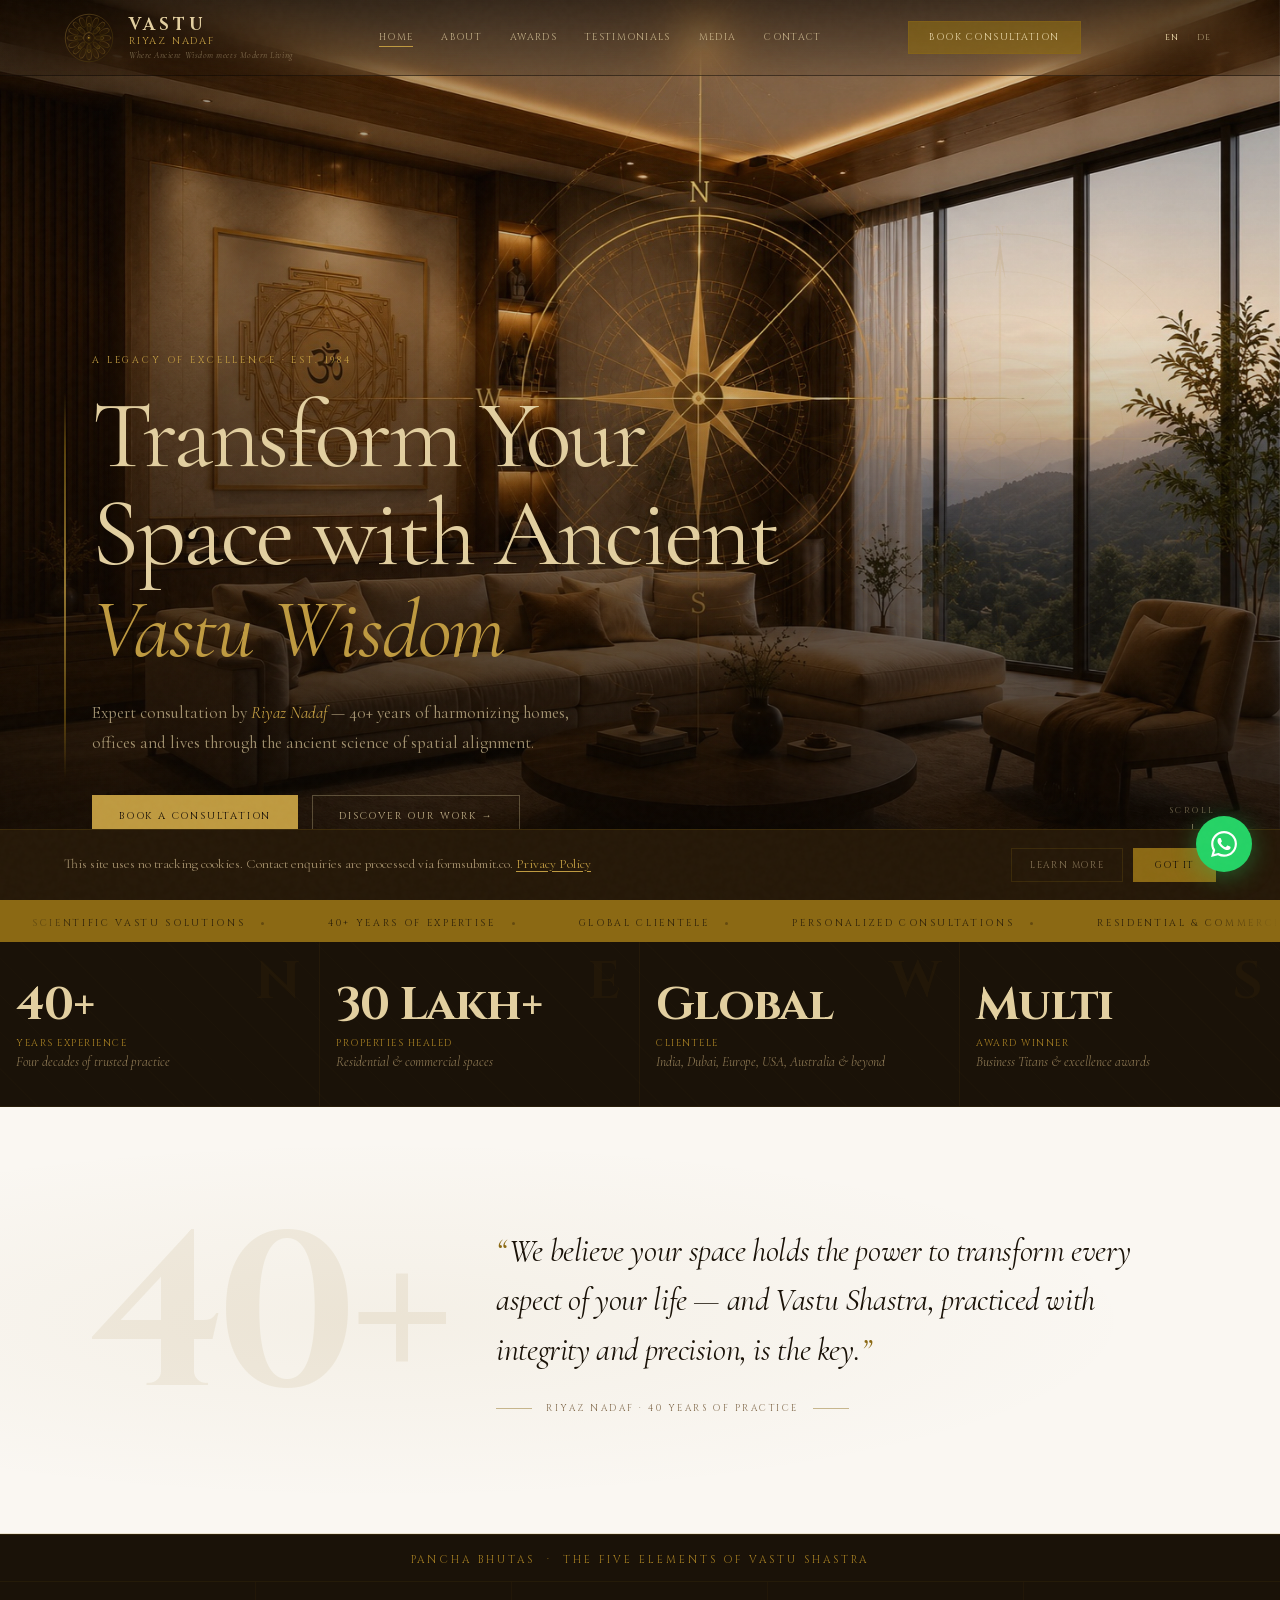
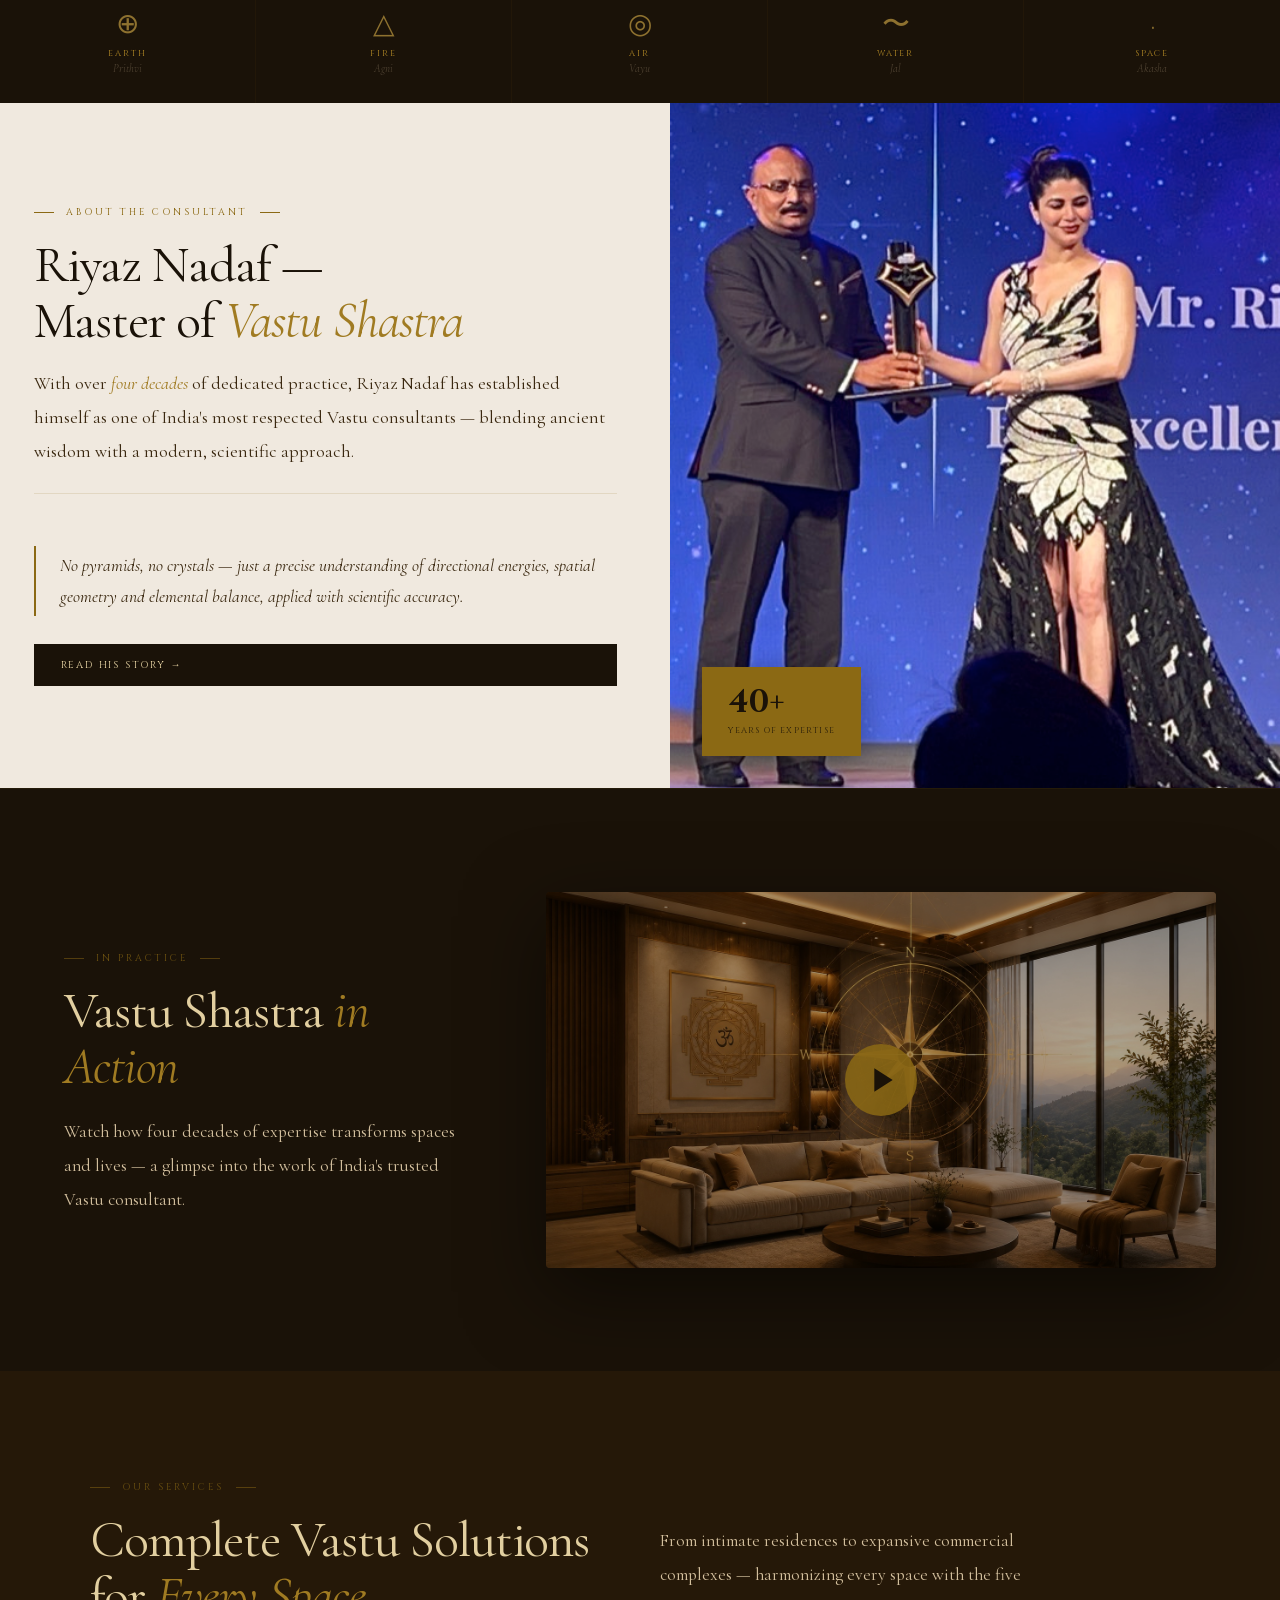
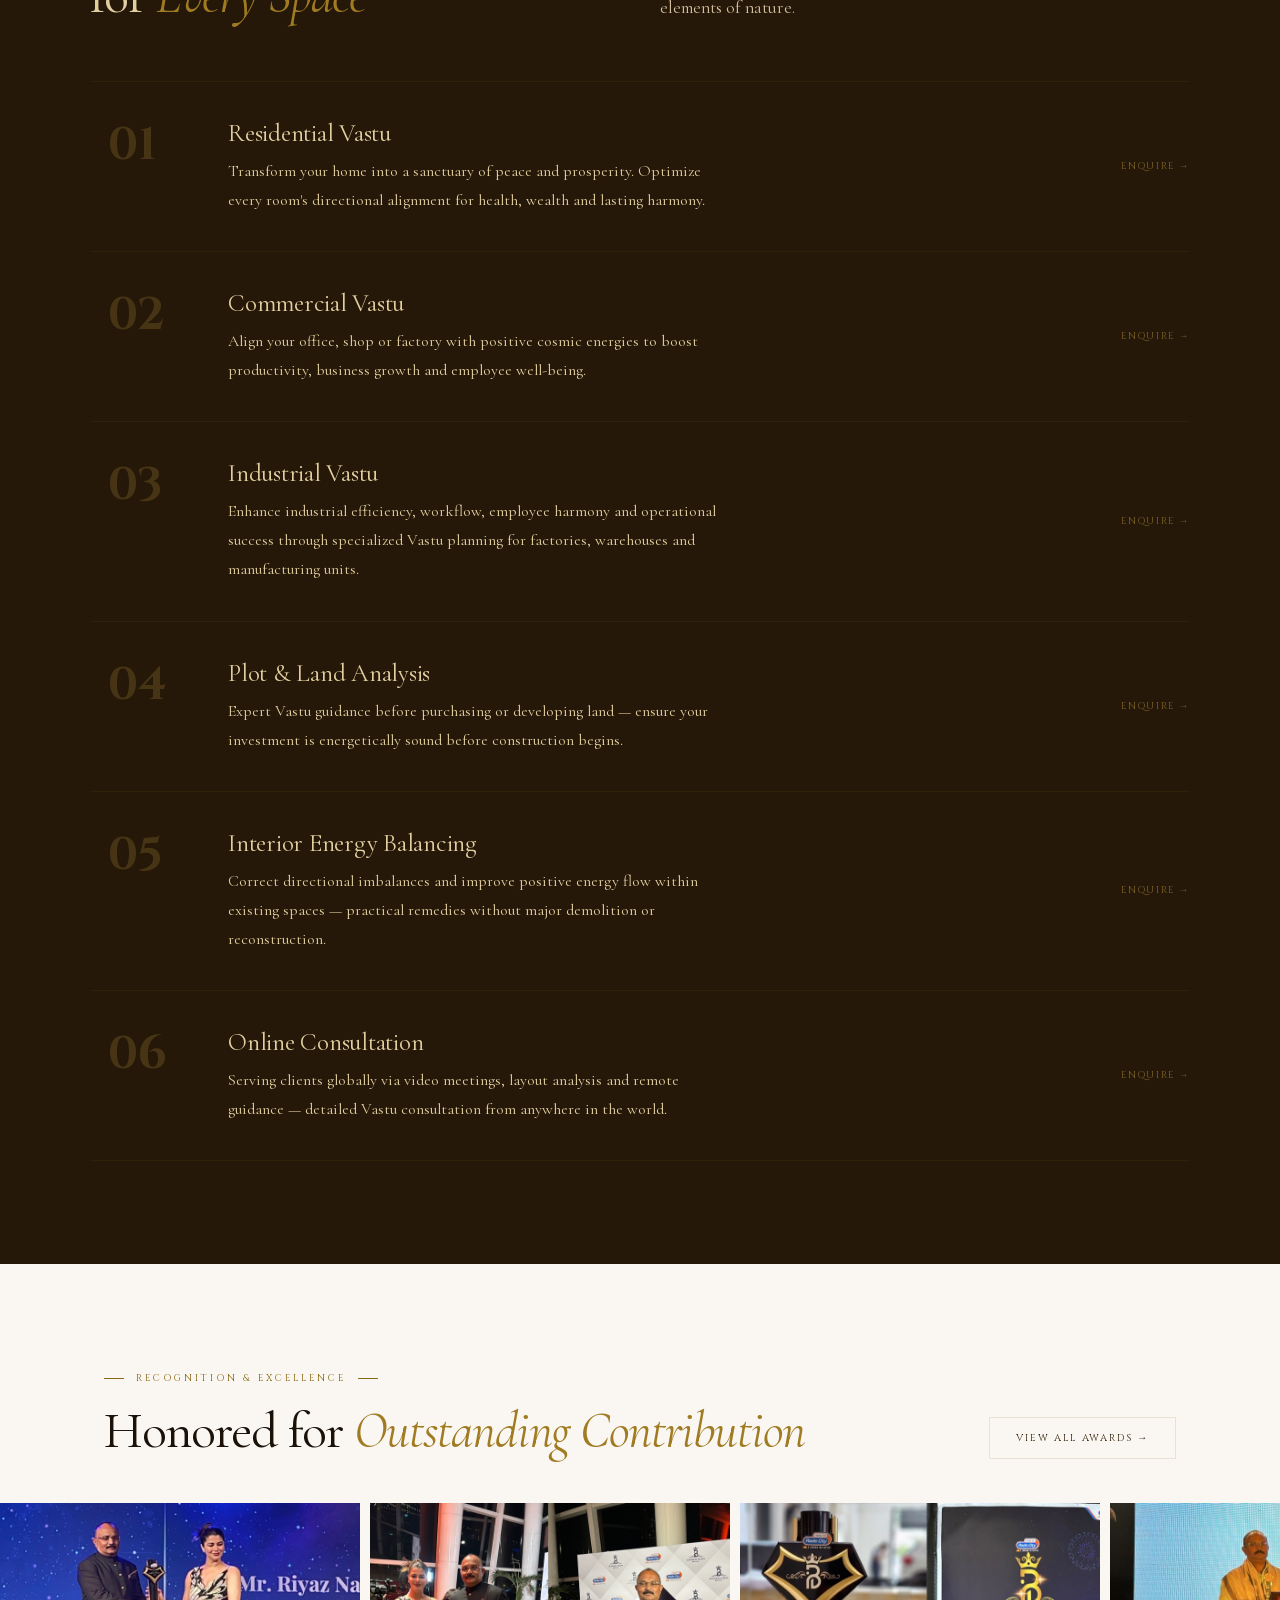
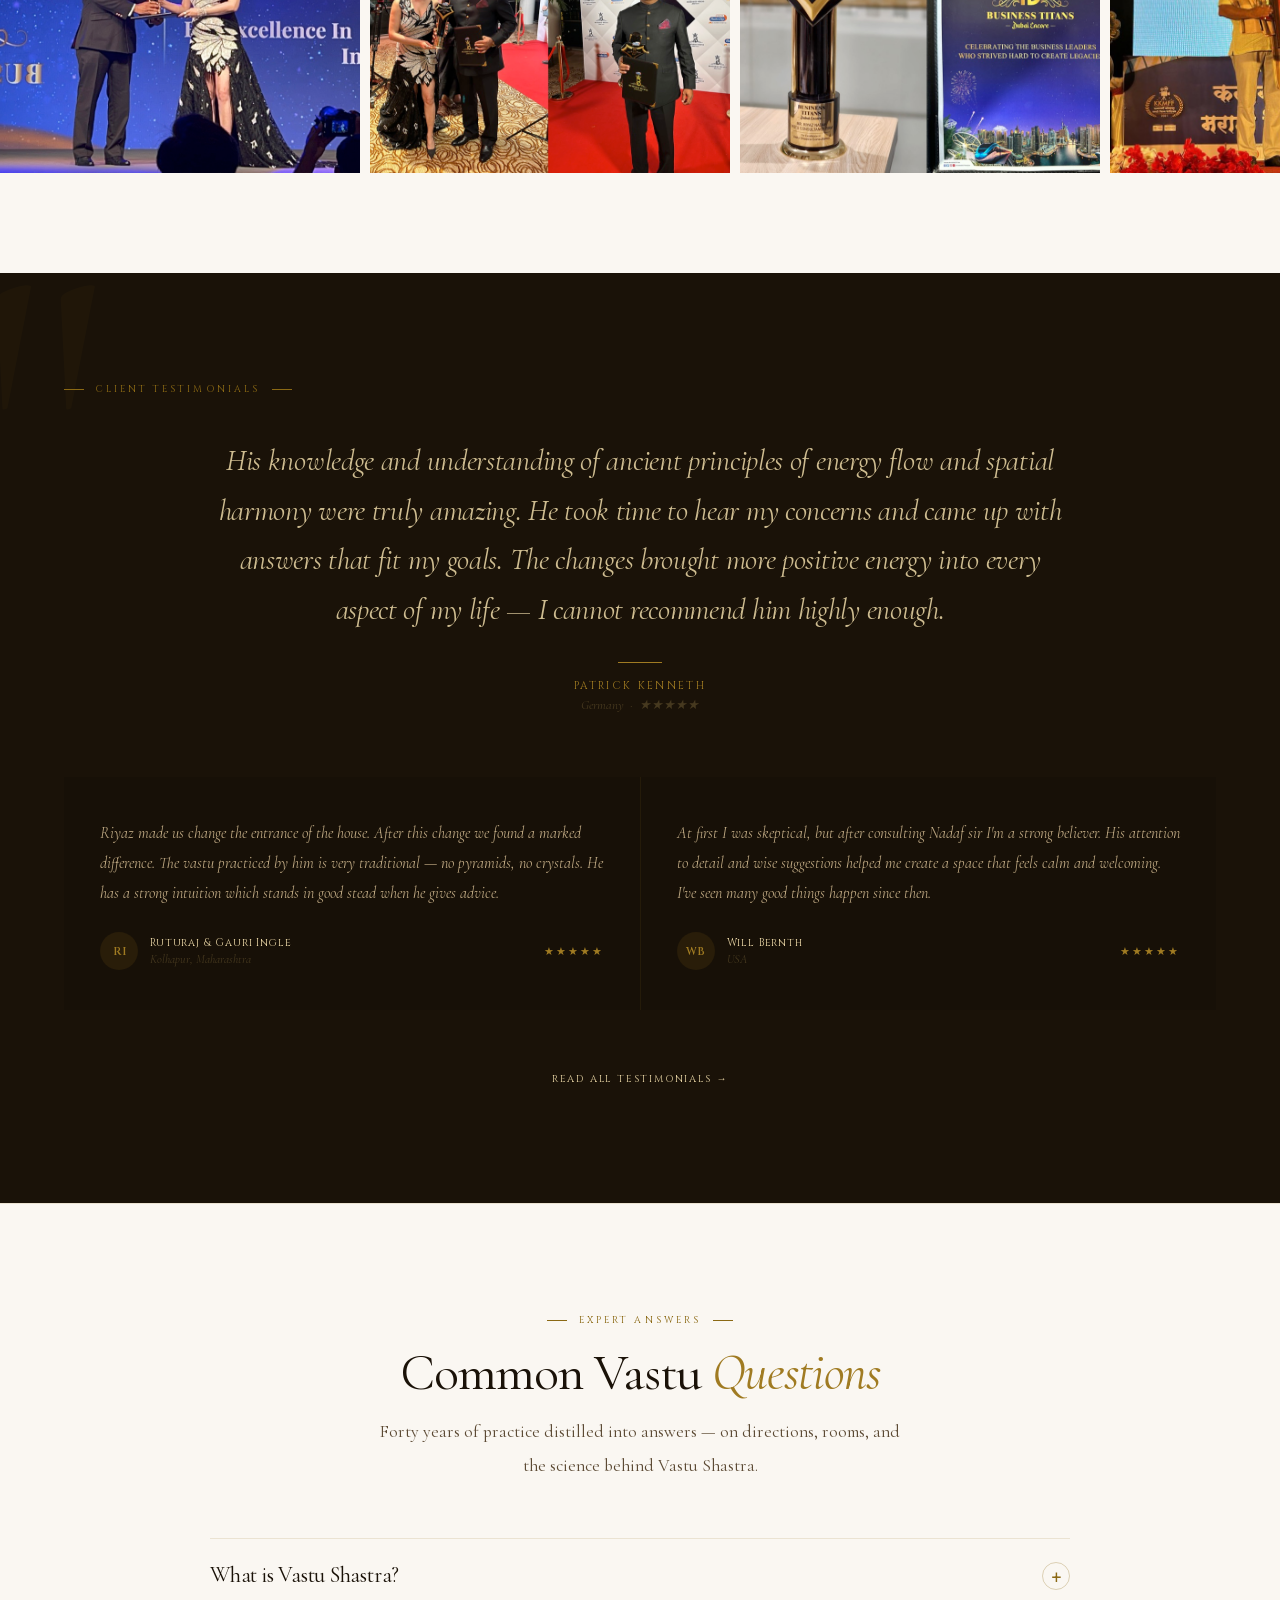
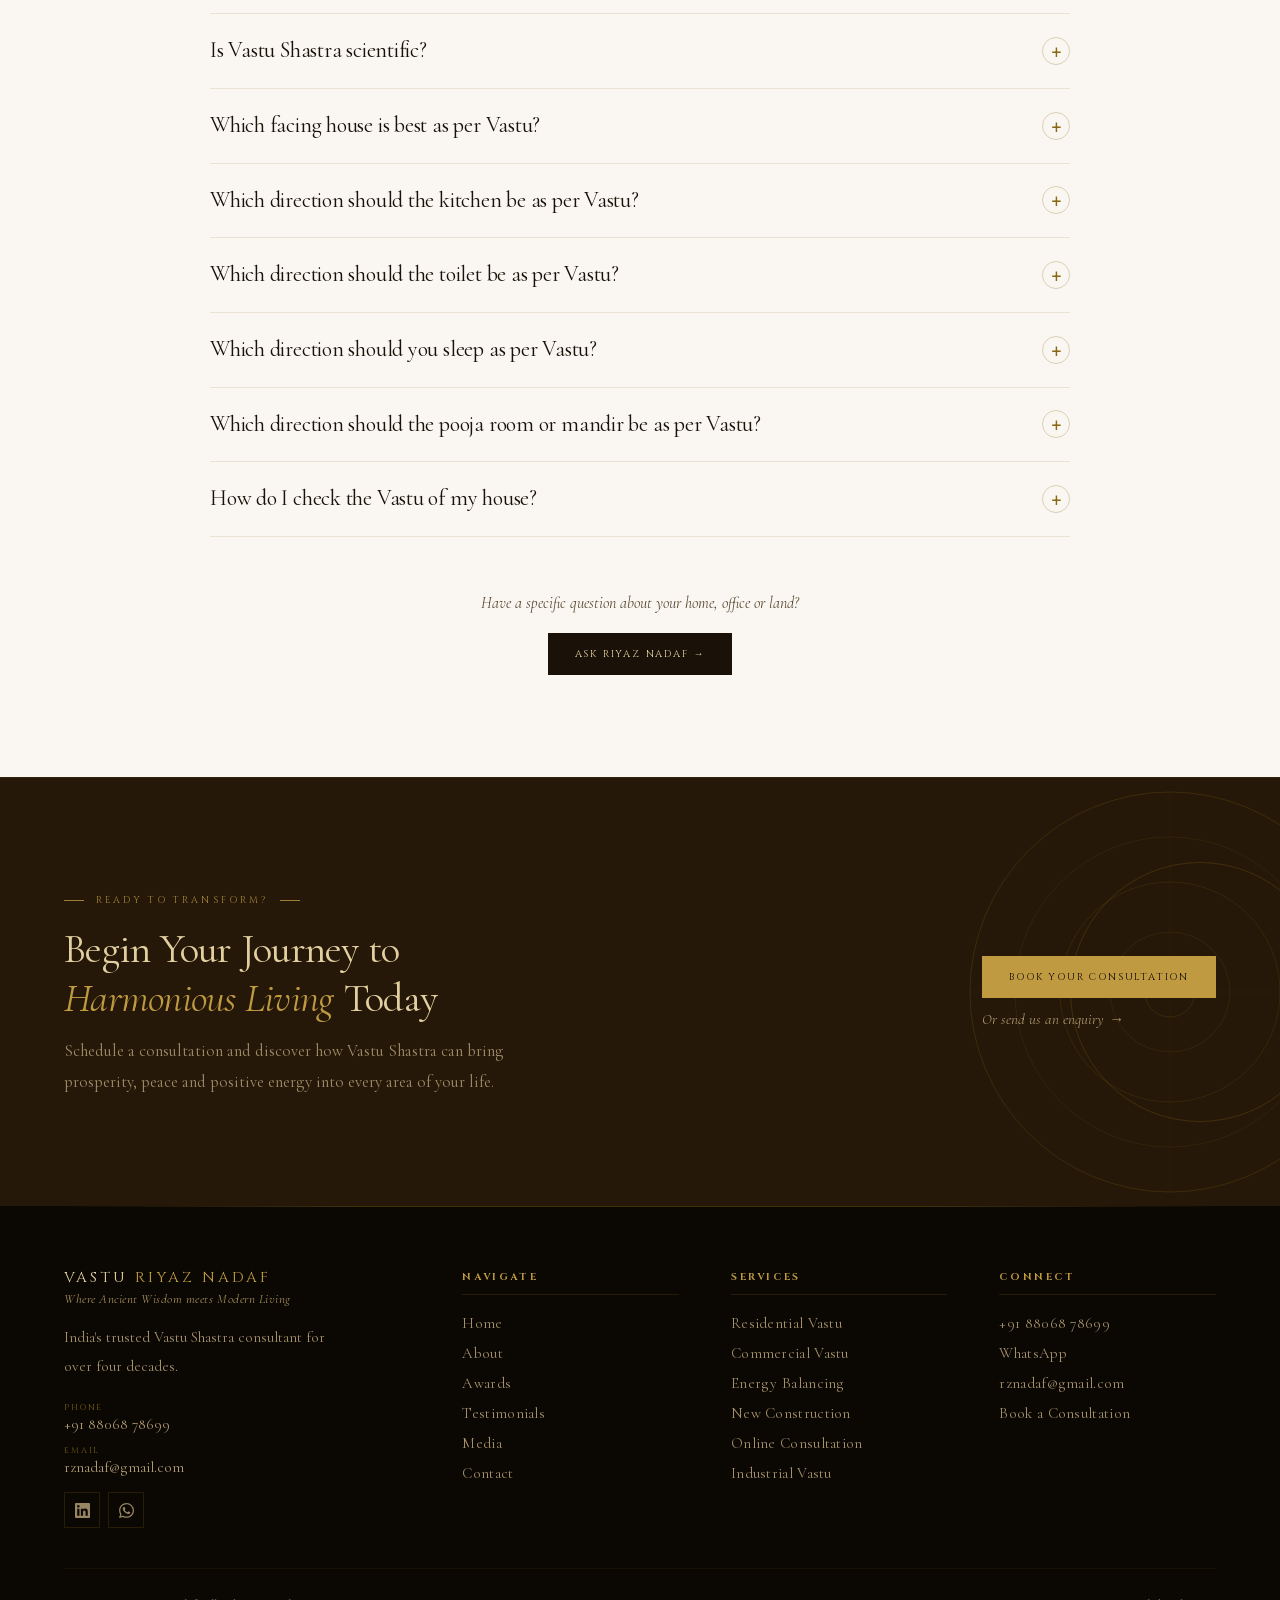
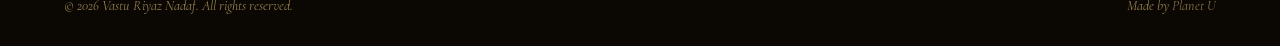
==== commit dbbe03f9: "fix: video mobile playback — URL-encode filename, handle play() promise, show native controls on pla" ====
--- a/index.html
+++ b/index.html
@@ -964,8 +964,8 @@
       <p class="h-lead">Watch how four decades of expertise transforms spaces and lives — a glimpse into the work of India's trusted Vastu consultant.</p>
     </div>
     <div class="vid-wrap">
-      <video id="vastuVid" preload="none" controls playsinline poster="hero%20Banner.jpg">
-        <source src="Vastu riyaz vid.MP4" type="video/mp4">
+      <video id="vastuVid" preload="none" playsinline webkit-playsinline poster="hero%20Banner.jpg">
+        <source src="Vastu%20riyaz%20vid.MP4" type="video/mp4">
       </video>
       <div class="vid-play-btn" id="vidPlayBtn" aria-label="Play video">
         <svg viewBox="0 0 24 24" fill="currentColor" width="28" height="28"><path d="M8 5v14l11-7z"/></svg>
@@ -1213,10 +1213,16 @@
   if(!btn || !vid) return;
   btn.addEventListener('click', function(){
     btn.classList.add('hidden');
-    vid.play();
+    var p = vid.play();
+    if(p !== undefined) {
+      p.catch(function(){ btn.classList.remove('hidden'); });
+    }
   });
-  vid.addEventListener('pause', function(){ btn.classList.remove('hidden'); });
-  vid.addEventListener('ended', function(){ btn.classList.remove('hidden'); });
+  vid.addEventListener('pause', function(){ if(!vid.seeking) btn.classList.remove('hidden'); });
+  vid.addEventListener('ended', function(){ btn.classList.remove('hidden'); vid.currentTime = 0; });
+  // Show native controls after play starts (better for mobile)
+  vid.addEventListener('play', function(){ vid.controls = true; });
+  vid.addEventListener('pause', function(){ if(vid.currentTime === 0) vid.controls = false; });
 })();
 </script>
 <script src="shared.js" defer></script>
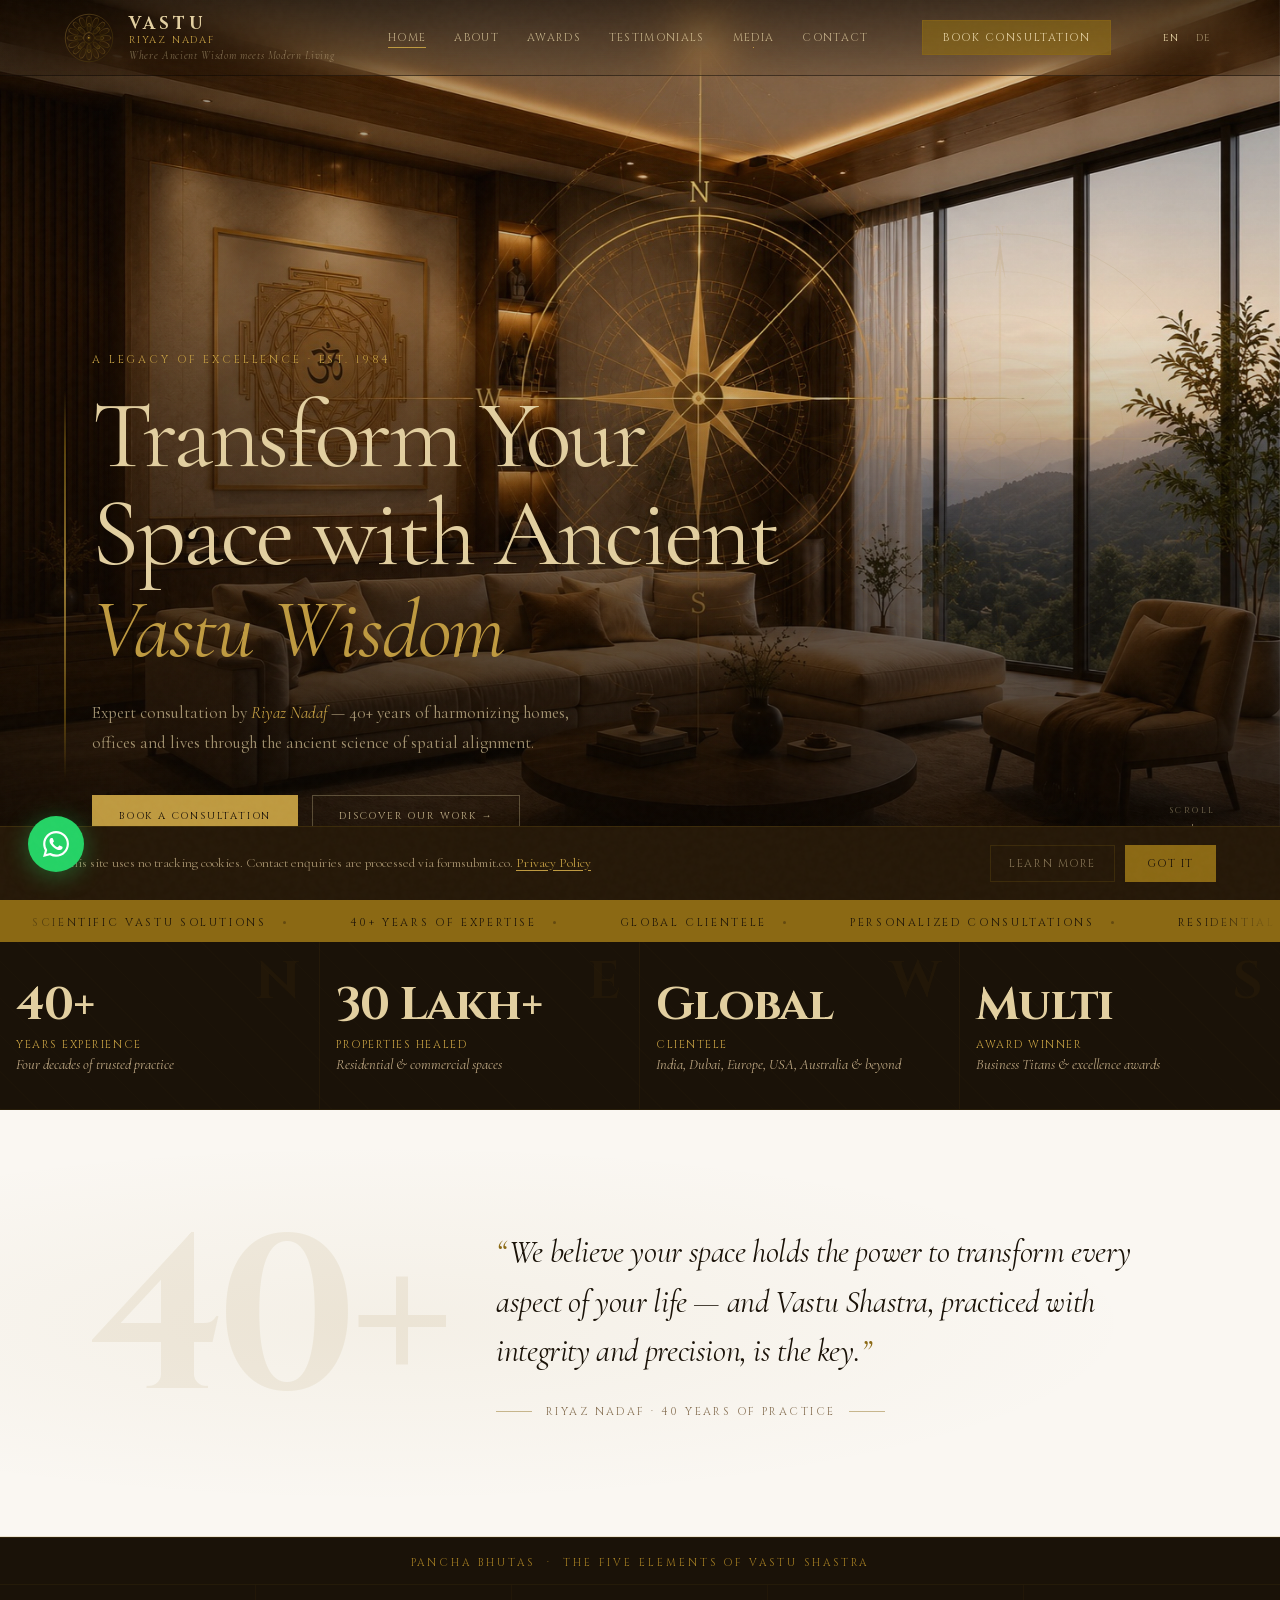
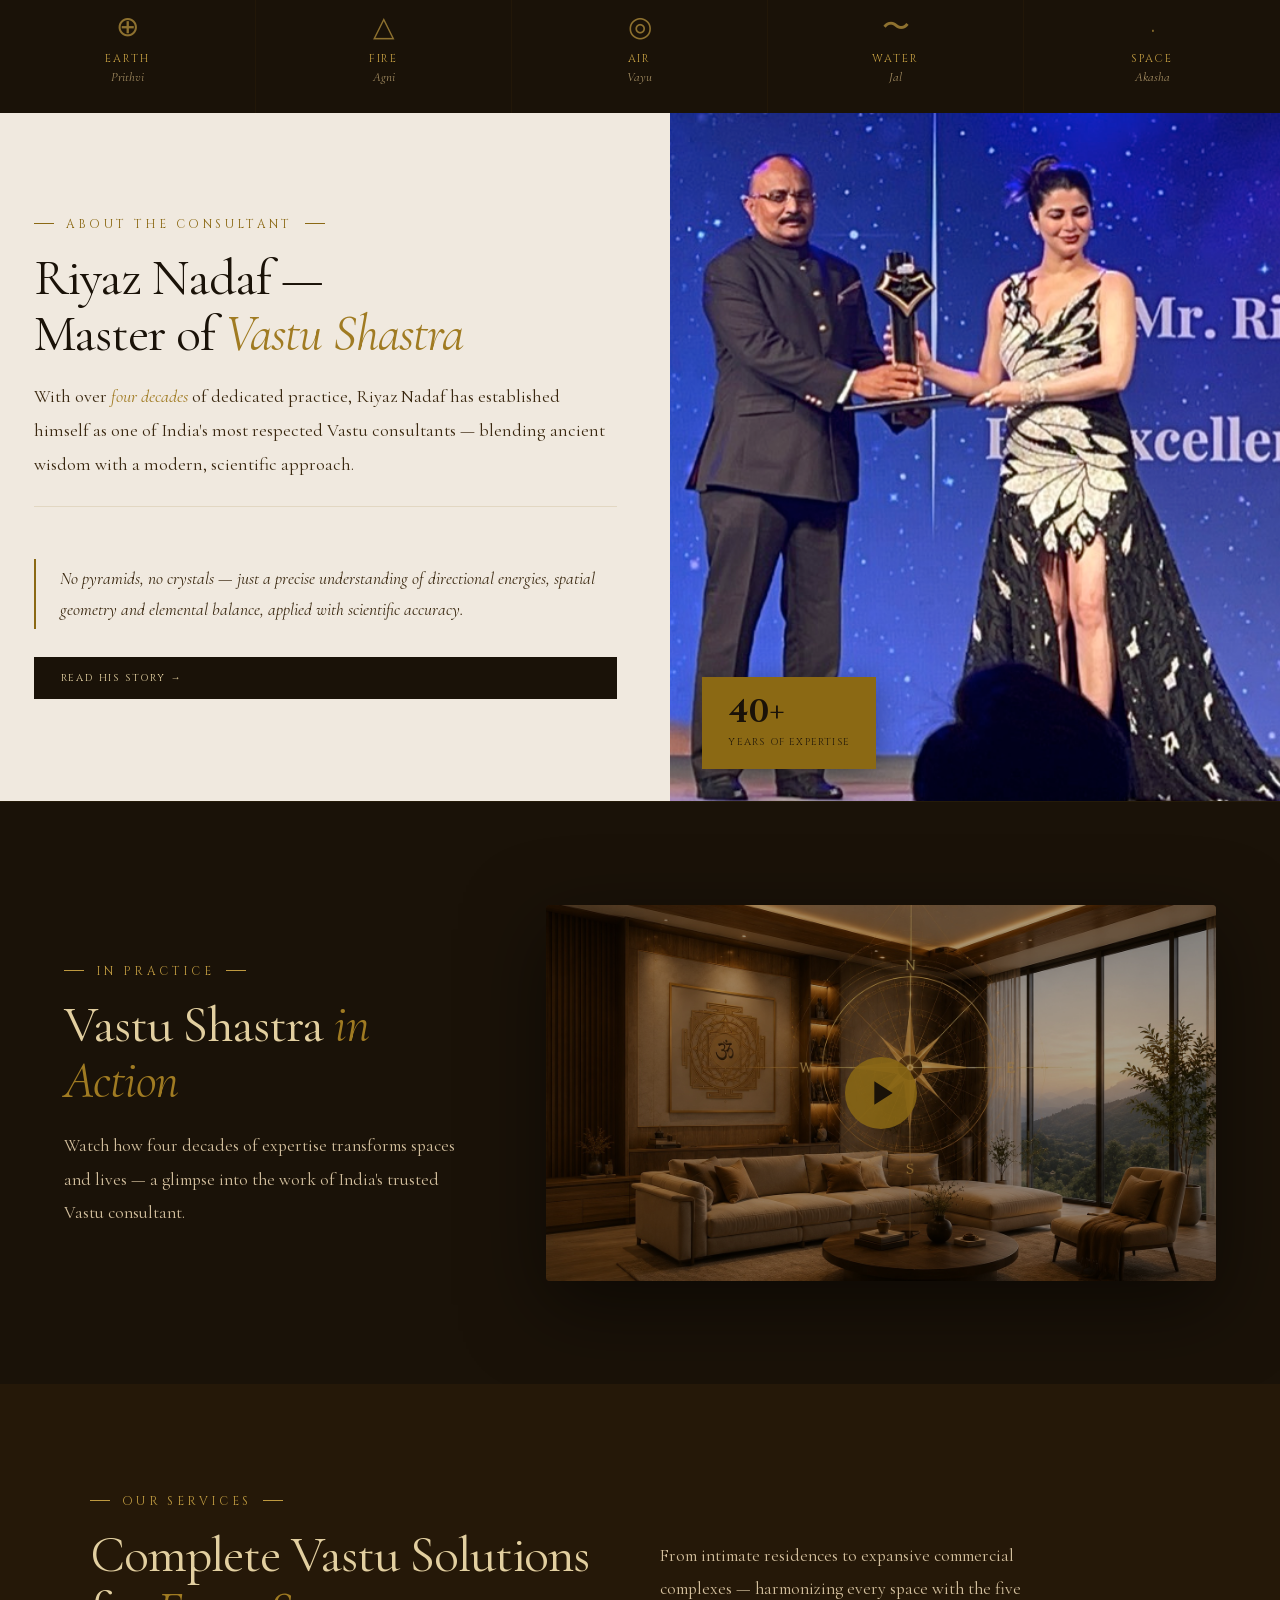
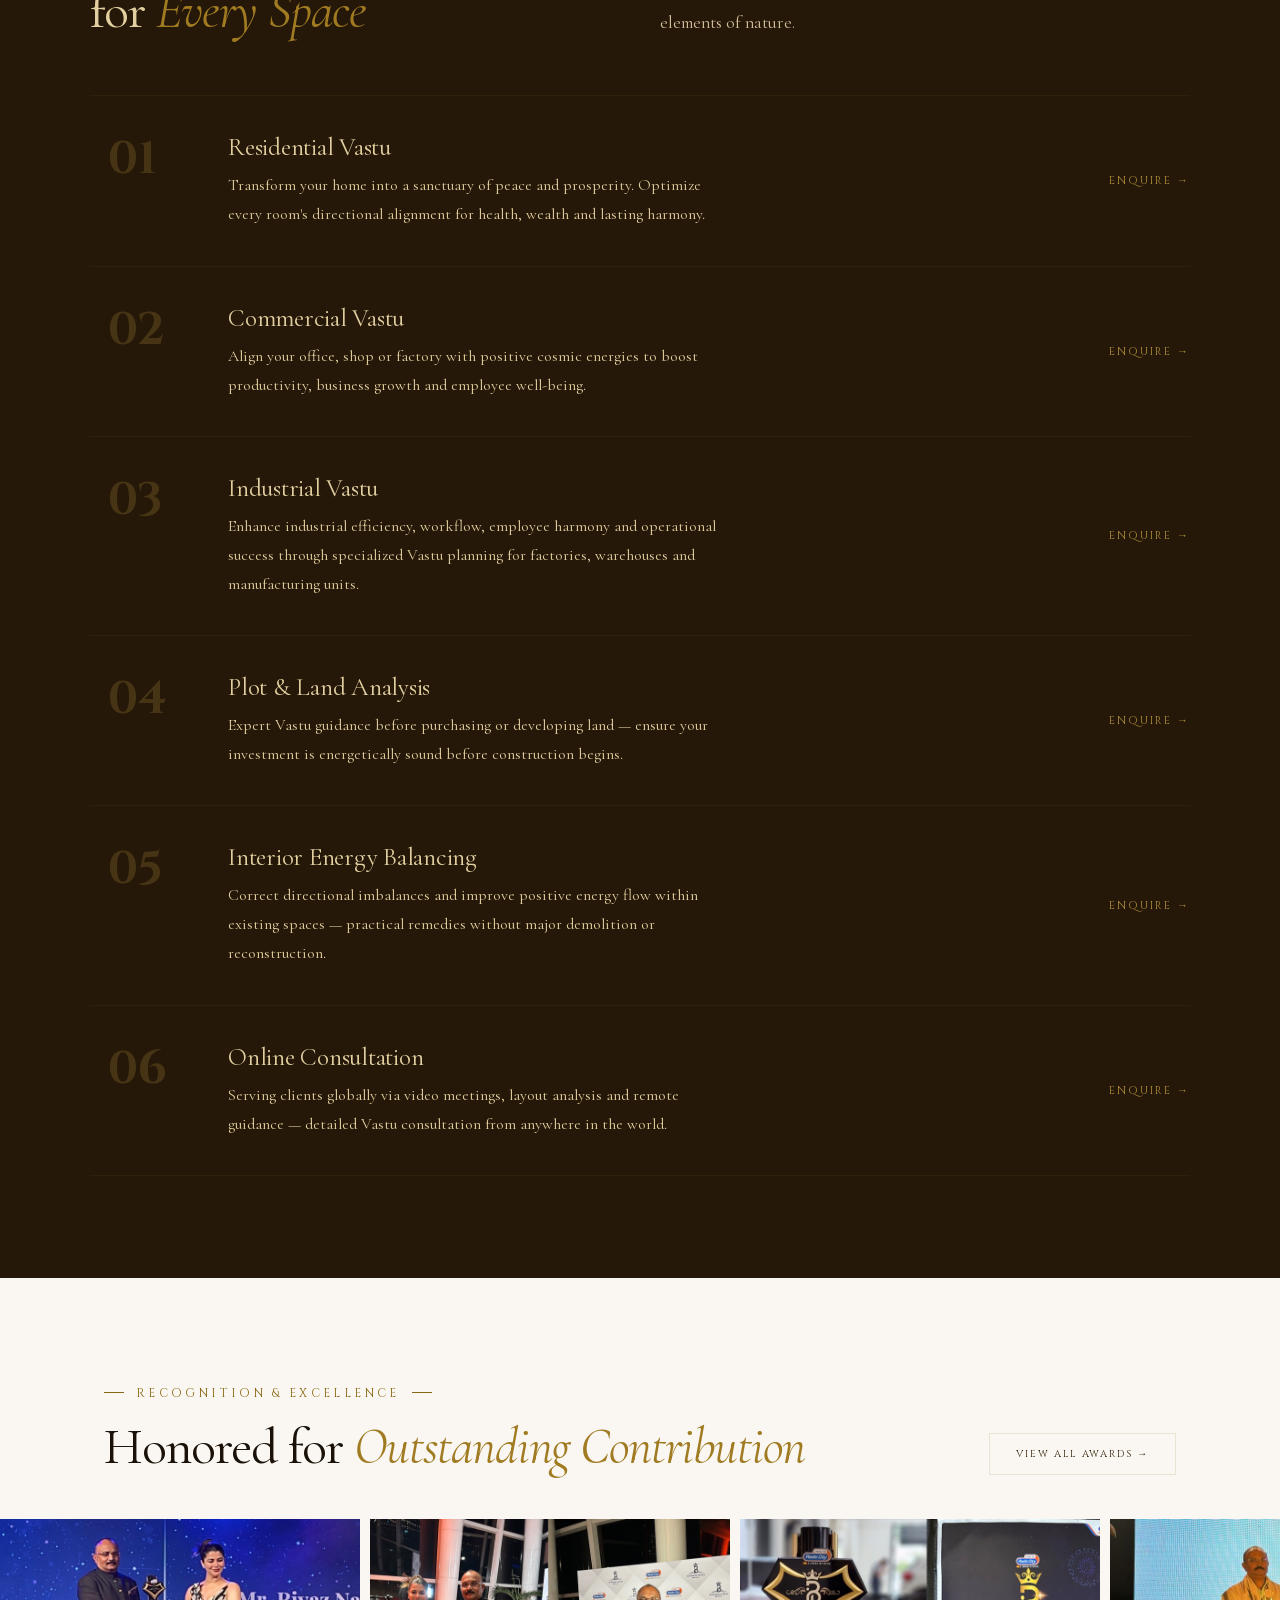
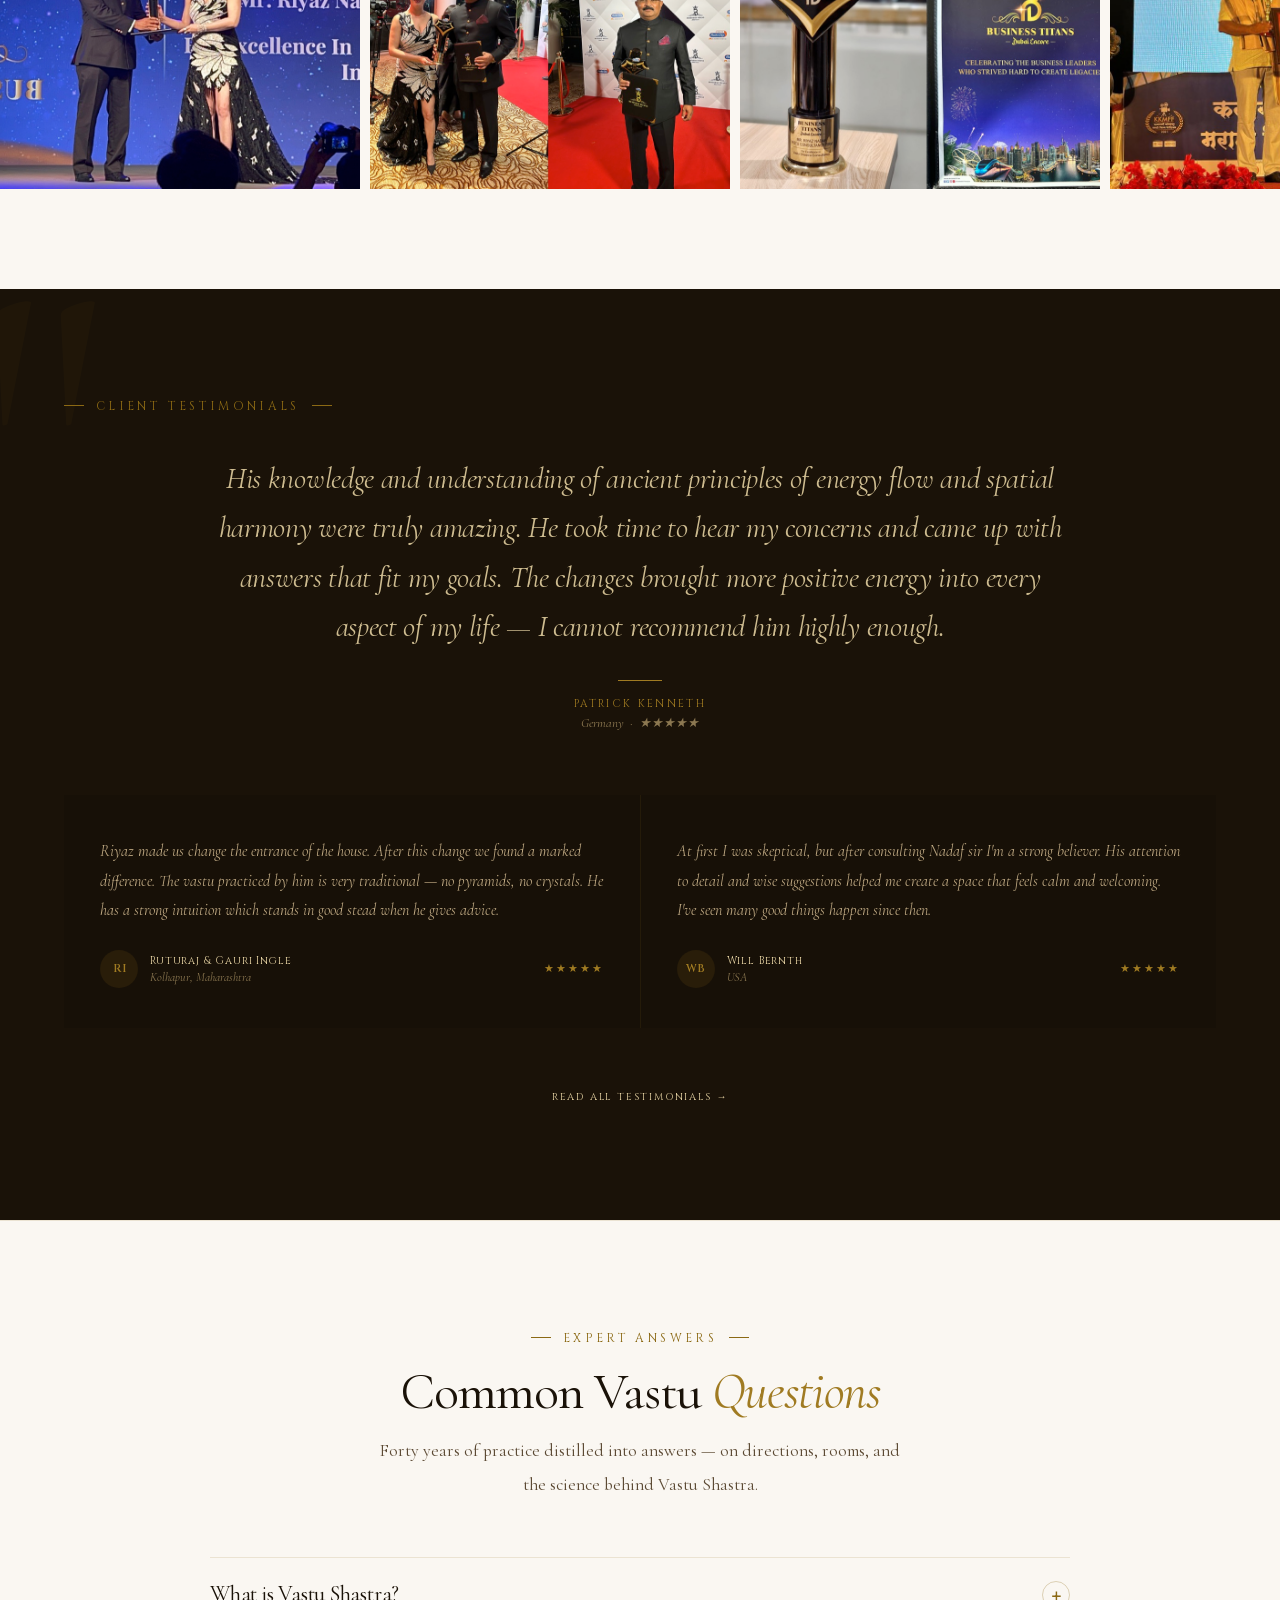
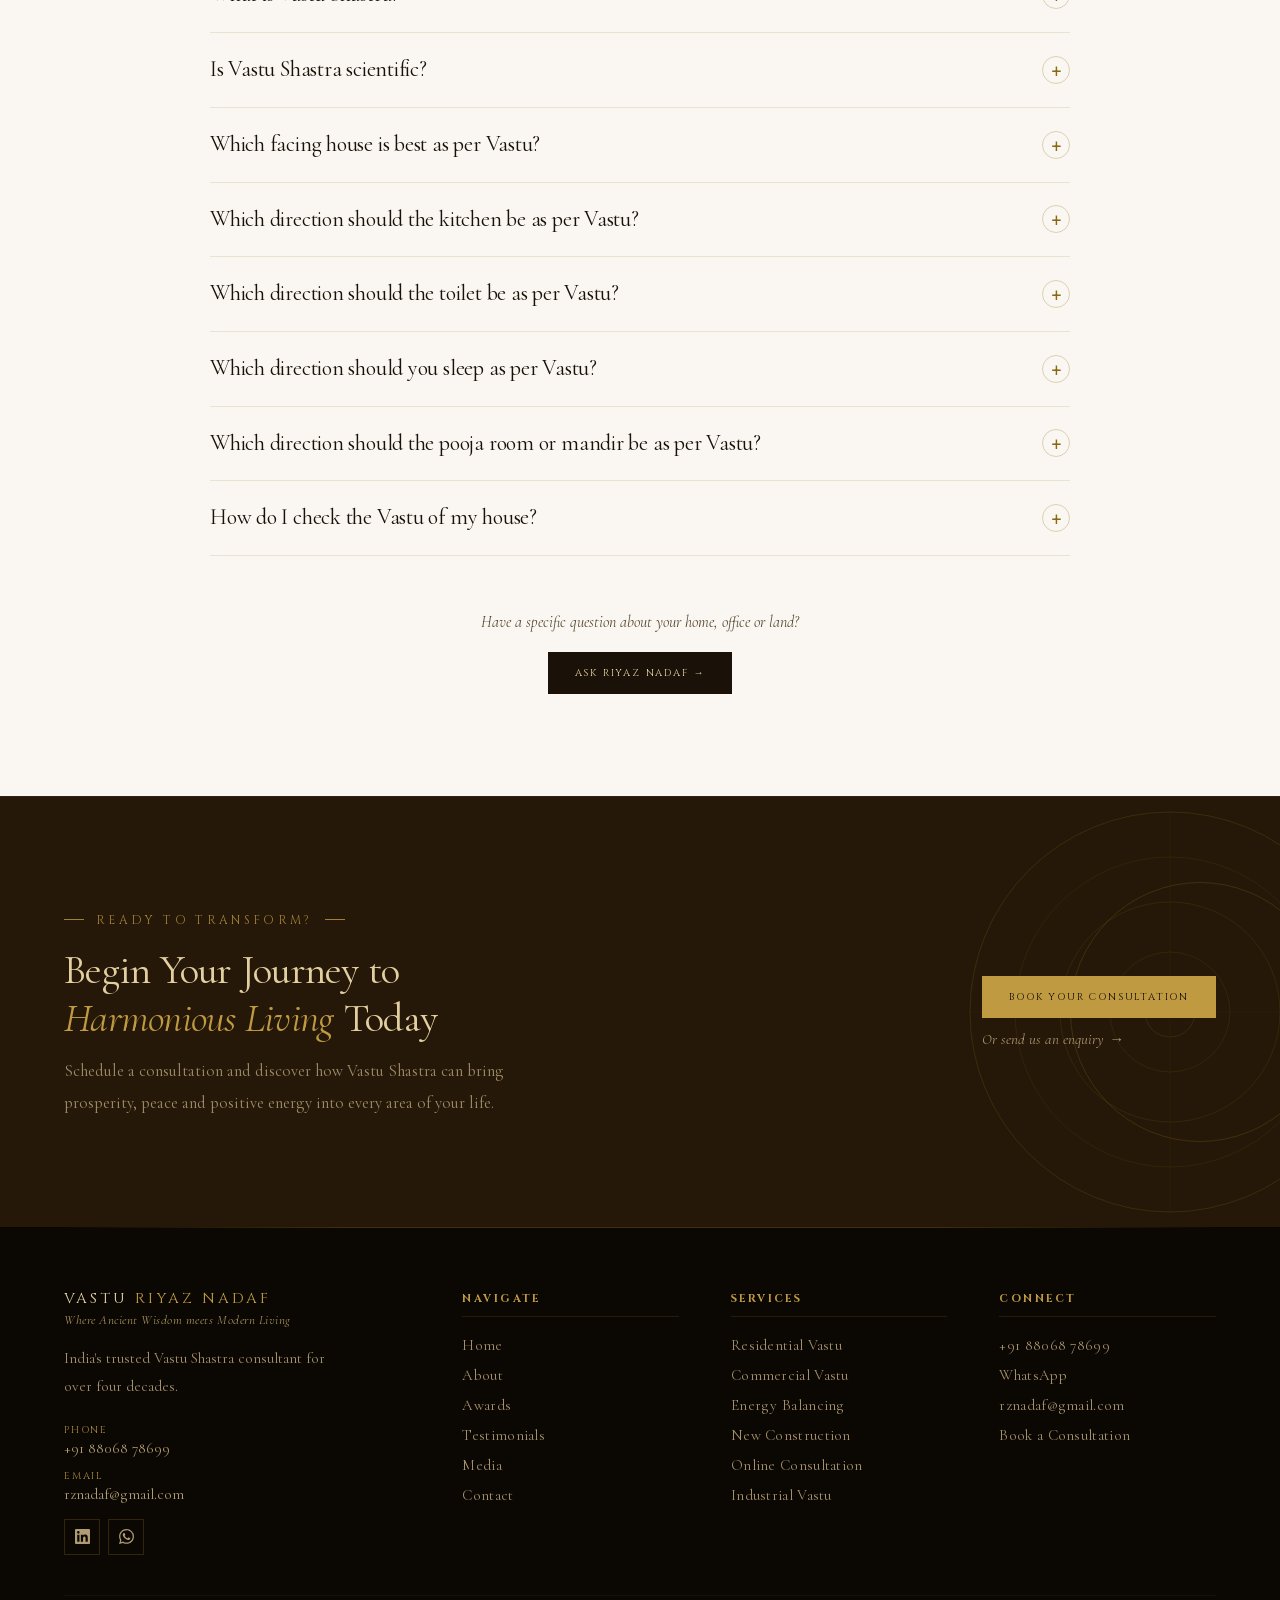
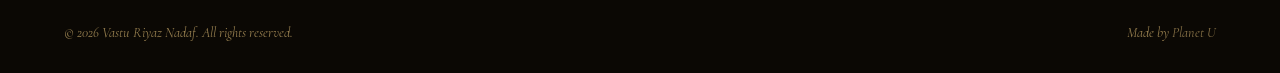
==== commit 53f0210b: "fix: improve text visibility sitewide, add security headers, SEO hreflang Text: bump all sub-11px Ci" ====
--- a/index.html
+++ b/index.html
@@ -7,6 +7,9 @@
 <meta name="description" content="Discover authentic Vastu consultation by Riyaz Nadaf with 40+ years of expertise in residential, commercial, and industrial Vastu solutions across India, Dubai, Europe and globally.">
 <link rel="icon" href="favicon.svg" type="image/svg+xml">
 <link rel="canonical" href="https://vasturiyaz.com/">
+<link rel="alternate" hreflang="en" href="https://vasturiyaz.com/">
+<link rel="alternate" hreflang="de" href="https://vasturiyaz.com/de/">
+<link rel="alternate" hreflang="x-default" href="https://vasturiyaz.com/">
 <meta property="og:type" content="website">
 <meta property="og:site_name" content="Vastu Riyaz Nadaf">
 <meta property="og:title" content="Vastu Riyaz Nadaf | Expert Vastu Consultant in Pune &amp; Worldwide">
@@ -127,8 +130,8 @@
   );
 }
 .hero-eyebrow {
-  font-family: var(--cap); font-size: 9.5px;
-  letter-spacing: .3em; text-transform: uppercase;
+  font-family: var(--cap); font-size: 11px;
+  letter-spacing: .26em; text-transform: uppercase;
   color: var(--g3); margin-bottom: 20px;
   display: block;
 }
@@ -236,14 +239,14 @@
 }
 .stat-i:hover .stat-n { color: var(--g3); text-shadow: 0 0 32px rgba(191,154,64,.22); }
 .stat-l {
-  font-family: var(--cap); font-size: 9.5px;
-  letter-spacing: .16em; text-transform: uppercase;
-  color: var(--g2); margin-top: 9px;
+  font-family: var(--cap); font-size: 11px;
+  letter-spacing: .14em; text-transform: uppercase;
+  color: var(--g3); margin-top: 9px;
   position: relative; z-index: 1;
 }
 .stat-d {
-  font-family: var(--serif); font-size: 13.5px;
-  color: rgba(180,155,110,.72); font-weight: 400; margin-top: 4px;
+  font-family: var(--serif); font-size: 14.5px;
+  color: rgba(210,185,145,.9); font-weight: 400; margin-top: 4px;
   font-style: italic; position: relative; z-index: 1;
 }
 
@@ -288,8 +291,8 @@
 .manifesto-text::after  { content: '\201D'; color: var(--g); margin-left: 2px; }
 .manifesto-attr {
   display: flex; align-items: center; gap: 14px;
-  font-family: var(--cap); font-size: 9px;
-  letter-spacing: .28em; text-transform: uppercase; color: var(--lite);
+  font-family: var(--cap); font-size: 11px;
+  letter-spacing: .22em; text-transform: uppercase; color: var(--lite);
 }
 .manifesto-rule { display: block; width: 36px; height: 1px; background: var(--g); opacity: .45; }
 
@@ -329,7 +332,7 @@
   box-shadow: 0 8px 32px rgba(0,0,0,.35);
 }
 .ab-n { font-family: var(--cap); font-size: 32px; font-weight: 700; color: var(--dark); line-height: 1; }
-.ab-l { font-family: var(--cap); font-size: 8.5px; letter-spacing: .14em; color: rgba(26,18,8,.75); text-transform: uppercase; margin-top: 4px; }
+.ab-l { font-family: var(--cap); font-size: 10px; letter-spacing: .12em; color: rgba(26,18,8,.85); text-transform: uppercase; margin-top: 4px; }
 .about-rule { position: absolute; top: 40px; right: 0; width: 3px; height: 140px; background: linear-gradient(to bottom, var(--g3), var(--g)); }
 
 /* ── VIDEO SECTION ────────────────────────────────────── */
@@ -337,8 +340,8 @@
   background: var(--dark); padding: clamp(64px,8vw,108px) 5%;
   border-top: 1px solid rgba(139,105,20,.1);
 }
-.vid-sec .tag { color: rgba(139,105,20,.7); }
-.vid-sec .tag::before,.vid-sec .tag::after { background: rgba(139,105,20,.5); }
+.vid-sec .tag { color: var(--g3); }
+.vid-sec .tag::before,.vid-sec .tag::after { background: var(--g3); }
 .vid-sec .h-title { color: var(--gp); }
 .vid-sec .h-lead { color: rgba(220,200,165,.95); }
 .vid-inner {
@@ -380,8 +383,8 @@
   background: var(--dark2);
   padding: clamp(64px,8vw,108px) 5%;
 }
-.svc-sec .tag { color: rgba(139,105,20,.65); }
-.svc-sec .tag::before, .svc-sec .tag::after { background: rgba(139,105,20,.5); }
+.svc-sec .tag { color: var(--g3); }
+.svc-sec .tag::before, .svc-sec .tag::after { background: var(--g3); }
 .svc-hd {
   display: grid; grid-template-columns: 1fr 1fr;
   gap: 40px; align-items: end;
@@ -437,9 +440,9 @@
 }
 .svc-row:hover .sr-desc { color: #fff; }
 .sr-link {
-  font-family: var(--cap); font-size: 9.5px;
+  font-family: var(--cap); font-size: 11px;
   letter-spacing: .18em; text-transform: uppercase;
-  color: rgba(191,154,64,.55); text-decoration: none;
+  color: rgba(191,154,64,.88); text-decoration: none;
   white-space: nowrap; text-align: right;
   transition: color .3s, letter-spacing .4s;
 }
@@ -484,8 +487,8 @@
   transition: opacity .4s, transform .4s;
 }
 .el-item:hover .el-sym { opacity: 1; transform: scale(1.12); }
-.el-name { font-family: var(--cap); font-size: 8.5px; letter-spacing: .22em; text-transform: uppercase; color: var(--g2); display: block; }
-.el-sanskrit { font-family: var(--serif); font-size: 11px; font-style: italic; color: rgba(122,106,84,.55); margin-top: 3px; display: block; }
+.el-name { font-family: var(--cap); font-size: 11px; letter-spacing: .18em; text-transform: uppercase; color: var(--g3); display: block; }
+.el-sanskrit { font-family: var(--serif); font-size: 13px; font-style: italic; color: rgba(190,165,115,.85); margin-top: 3px; display: block; }
 
 /* ── AWARDS STRIP ─────────────────────────────────────── */
 .awd-sec { background: var(--bg); padding: clamp(64px,8vw,100px) 0; overflow: hidden; }
@@ -544,7 +547,7 @@
 }
 .ft-loc {
   font-family: var(--serif); font-size: 13px;
-  color: rgba(90,74,42,.7); font-style: italic; margin-top: 4px;
+  color: rgba(185,160,110,.72); font-style: italic; margin-top: 4px;
 }
 .test-sup {
   display: grid; grid-template-columns: 1fr 1fr;
@@ -571,7 +574,7 @@
   font-family: var(--cap); font-size: 11px; color: var(--g2); font-weight: 600;
 }
 .ts-name { font-family: var(--cap); font-size: 10.5px; letter-spacing: .08em; color: var(--gp); }
-.ts-loc { font-family: var(--serif); font-size: 12px; color: rgba(90,74,42,.7); font-style: italic; margin-top: 2px; }
+.ts-loc { font-family: var(--serif); font-size: 12px; color: rgba(185,160,110,.72); font-style: italic; margin-top: 2px; }
 .ts-stars { margin-left: auto; color: var(--g2); font-size: 11px; letter-spacing: 2px; }
 
 /* ── RESPONSIVE ───────────────────────────────────────── */
@@ -579,7 +582,7 @@
   .elements-strip { grid-template-columns: repeat(5,1fr); }
   .el-item { padding: 20px 2%; }
   .el-sym { font-size: 22px; }
-  .el-name { font-size: 7.5px; letter-spacing: .16em; }
+  .el-name { font-size: 10px; letter-spacing: .14em; }
   .el-sanskrit { display: none; }
   .hero h1 { font-size: clamp(38px,10vw,60px); }
   .hero-sub { font-size: clamp(32px,8.5vw,52px); }
--- a/shared.css
+++ b/shared.css
@@ -300,8 +300,8 @@
 /* ── TYPOGRAPHY ─────────────────────────────────────────── */
 .tag {
   display: inline-flex; align-items: center; gap: 12px;
-  font-family: var(--cap); font-size: 9.5px;
-  letter-spacing: .32em; text-transform: uppercase;
+  font-family: var(--cap); font-size: 12px;
+  letter-spacing: .28em; text-transform: uppercase;
   color: var(--g); margin-bottom: 18px;
 }
 .tag::before, .tag::after {
@@ -406,13 +406,13 @@
 .logo-words { display: flex; flex-direction: column; gap: 1px; line-height: 1; }
 .logo-brand { font-family: var(--cap); font-size: 17px; font-weight: 700; letter-spacing: .24em; color: var(--dark); transition: color .4s; }
 .logo-sub { font-family: var(--cap); font-size: 10px; letter-spacing: .18em; color: var(--g); margin-top: 2px; transition: color .4s; }
-.logo-line { font-family: var(--serif); font-size: 9px; color: var(--muted); font-style: italic; margin-top: 4px; letter-spacing: .06em; transition: color .4s; }
+.logo-line { font-family: var(--serif); font-size: 11px; color: var(--muted); font-style: italic; margin-top: 4px; letter-spacing: .06em; transition: color .4s; }
 
 .nav-ul { display: flex; align-items: center; list-style: none; gap: 2px; }
 .nav-ul a {
   display: block; padding: 8px 13px;
-  font-family: var(--cap); font-size: 9.5px;
-  letter-spacing: .14em; text-transform: uppercase;
+  font-family: var(--cap); font-size: 11px;
+  letter-spacing: .12em; text-transform: uppercase;
   color: var(--brown); text-decoration: none;
   position: relative; transition: color .4s;
 }
@@ -429,8 +429,8 @@
   display: inline-flex; align-items: center;
   padding: 9px 20px;
   background: var(--dark); color: var(--gp);
-  font-family: var(--cap); font-size: 9.5px;
-  letter-spacing: .16em; text-transform: uppercase;
+  font-family: var(--cap); font-size: 11px;
+  letter-spacing: .14em; text-transform: uppercase;
   text-decoration: none;
   border: 1px solid var(--dark);
   transition: all .4s; flex-shrink: 0;
@@ -465,9 +465,9 @@
 .mm-brand {
   font-family: var(--cap); font-size: 10px;
   letter-spacing: .22em; text-transform: uppercase;
-  color: rgba(226,207,160,.32);
-}
-.mm-brand em { font-style: normal; color: rgba(139,105,20,.6); }
+  color: rgba(226,207,160,.65);
+}
+.mm-brand em { font-style: normal; color: var(--g3); }
 
 #mm-close {
   width: 46px; height: 46px; border-radius: 50%;
@@ -509,15 +509,15 @@
   flex-wrap: wrap; gap: 10px;
 }
 .mm-foot-addr {
-  font-family: var(--cap); font-size: 8px;
-  letter-spacing: .17em; text-transform: uppercase;
-  color: rgba(122,106,84,.42); line-height: 1.9;
+  font-family: var(--cap); font-size: 10px;
+  letter-spacing: .14em; text-transform: uppercase;
+  color: rgba(185,160,110,.7); line-height: 1.9;
 }
 .mm-foot-links { display: flex; flex-direction: column; align-items: flex-end; gap: 5px; }
 .mm-foot-links a {
-  font-family: var(--cap); font-size: 8.5px;
-  letter-spacing: .17em; text-transform: uppercase;
-  color: rgba(226,207,160,.32); text-decoration: none; transition: color .2s;
+  font-family: var(--cap); font-size: 10px;
+  letter-spacing: .14em; text-transform: uppercase;
+  color: rgba(226,207,160,.62); text-decoration: none; transition: color .2s;
 }
 .mm-foot-links a:last-child { text-decoration-line: underline; text-underline-offset: 4px; }
 .mm-foot-links a:hover { color: var(--g); }
@@ -538,9 +538,9 @@
 .tk-item {
   display: inline-flex; align-items: center; gap: 16px;
   padding: 0 32px;
-  font-family: var(--cap); font-size: 9.5px;
-  letter-spacing: .28em; text-transform: uppercase;
-  color: rgba(26,18,8,.78);
+  font-family: var(--cap); font-size: 11px;
+  letter-spacing: .24em; text-transform: uppercase;
+  color: rgba(26,18,8,.92);
 }
 .tk-dot { width: 3px; height: 3px; background: rgba(26,18,8,.35); border-radius: 50%; }
 @keyframes tkMove { from { transform: translateX(0); } to { transform: translateX(-50%); } }
@@ -571,8 +571,8 @@
   pointer-events: none;
 }
 .pg-tag {
-  font-family: var(--cap); font-size: 9.5px;
-  letter-spacing: .34em; text-transform: uppercase;
+  font-family: var(--cap); font-size: 11px;
+  letter-spacing: .28em; text-transform: uppercase;
   color: var(--g3); display: block; margin-bottom: 20px;
   position: relative; z-index: 1;
   animation: pgFadeUp .7s cubic-bezier(.16,1,.3,1) .1s both;
@@ -688,9 +688,9 @@
   text-decoration: none;
 }
 .ft-ci-label {
-  font-family: var(--cap); font-size: 8.5px;
-  letter-spacing: .22em; text-transform: uppercase;
-  color: rgba(139,105,20,.75);
+  font-family: var(--cap); font-size: 10px;
+  letter-spacing: .18em; text-transform: uppercase;
+  color: rgba(191,154,64,.85);
 }
 .ft-ci-val {
   font-family: var(--serif); font-size: 15px;
@@ -700,18 +700,18 @@
 .ft-social-icons { display: flex; gap: 8px; margin-top: 4px; }
 .ft-soc {
   width: 36px; height: 36px;
-  border: 1px solid rgba(139,105,20,.22);
+  border: 1px solid rgba(139,105,20,.3);
   display: flex; align-items: center; justify-content: center;
-  font-family: var(--cap); font-size: 9px; letter-spacing: .04em;
-  color: rgba(200,175,130,.75); text-decoration: none;
+  font-family: var(--cap); font-size: 10px; letter-spacing: .04em;
+  color: rgba(200,175,130,.88); text-decoration: none;
   transition: all .3s;
 }
 .ft-soc:hover { border-color: var(--g2); color: var(--g3); background: rgba(139,105,20,.1); }
 .ft-soc svg { width: 15px; height: 15px; display: block; }
 .soc-btn svg { width: 17px; height: 17px; display: block; }
 .ft-col h4 {
-  font-family: var(--cap); font-size: 10px;
-  letter-spacing: .26em; text-transform: uppercase;
+  font-family: var(--cap); font-size: 11px;
+  letter-spacing: .22em; text-transform: uppercase;
   color: var(--g3); margin-bottom: 18px;
   padding-bottom: 10px; border-bottom: 1px solid rgba(139,105,20,.2);
 }
@@ -796,7 +796,7 @@
 .lb-btn { position: absolute; top: 50%; transform: translateY(-50%); background: rgba(255,255,255,.05); border: 1px solid rgba(255,255,255,.1); color: rgba(255,255,255,.45); width: 48px; height: 48px; display: flex; align-items: center; justify-content: center; cursor: pointer; font-family: var(--serif); font-size: 24px; transition: all .3s; }
 .lb-btn:hover { background: rgba(139,105,20,.28); border-color: var(--g2); color: var(--gp); }
 #lb-p { left: 18px; } #lb-n { right: 18px; }
-#lb-ct { position: absolute; bottom: 14px; left: 50%; transform: translateX(-50%); font-family: var(--cap); font-size: 9.5px; letter-spacing: .2em; color: rgba(255,255,255,.26); }
+#lb-ct { position: absolute; bottom: 14px; left: 50%; transform: translateX(-50%); font-family: var(--cap); font-size: 11px; letter-spacing: .16em; color: rgba(255,255,255,.55); }
 
 /* ── SCROLL REVEAL ───────────────────────────────────────── */
 .r { opacity: 0; transform: translateY(24px) scale(.992); transition: opacity .95s cubic-bezier(.16,1,.3,1), transform .95s cubic-bezier(.16,1,.3,1); }
@@ -815,7 +815,7 @@
 /* ── PULL QUOTE ──────────────────────────────────────────── */
 .pull-q { padding: 4px 0 4px 24px; border-left: 2px solid var(--g); margin: 28px 0; }
 .pull-q p { font-family: var(--serif); font-size: 17.5px; font-style: italic; color: var(--brown); line-height: 1.78; font-weight: 400; }
-.pull-q cite { display: block; font-family: var(--cap); font-size: 9px; letter-spacing: .2em; color: var(--muted); text-transform: uppercase; margin-top: 10px; }
+.pull-q cite { display: block; font-family: var(--cap); font-size: 11px; letter-spacing: .16em; color: var(--muted); text-transform: uppercase; margin-top: 10px; }
 
 /* ── ORNAMENT DIVIDER ────────────────────────────────────── */
 .orn-div { display: flex; align-items: center; justify-content: center; padding: 32px 5%; gap: 18px; }
@@ -844,7 +844,7 @@
 
 /* ── LANGUAGE SWITCH ─────────────────────────────────────── */
 .lang-sw { display: flex; align-items: center; gap: 3px; margin-left: 6px; }
-.lang-btn { font-family: var(--cap); font-size: 8.5px; letter-spacing: .14em; color: var(--muted); text-decoration: none; padding: 3px 5px; transition: color .3s; }
+.lang-btn { font-family: var(--cap); font-size: 10px; letter-spacing: .1em; color: var(--muted); text-decoration: none; padding: 3px 5px; transition: color .3s; }
 .lang-btn.act { color: var(--g); }
 .lang-btn:hover { color: var(--g); }
 .lang-sw-sep { font-family: var(--cap); font-size: 8px; color: var(--rule); }
@@ -860,7 +860,7 @@
 
 /* ── WHATSAPP FLOAT ──────────────────────────────────────── */
 .wa-float {
-  position: fixed; bottom: 28px; right: 28px; z-index: 9000;
+  position: fixed; bottom: 28px; left: 28px; z-index: 9000;
   width: 56px; height: 56px; border-radius: 50%;
   background: #25D366; color: #fff;
   display: flex; align-items: center; justify-content: center;
@@ -902,14 +902,14 @@
 .gdpr-text a { color: var(--g3); text-underline-offset: 3px; }
 .gdpr-acts { display: flex; gap: 10px; flex-shrink: 0; }
 .gdpr-ok {
-  font-family: var(--cap); font-size: 9px; letter-spacing: .18em;
+  font-family: var(--cap); font-size: 11px; letter-spacing: .14em;
   text-transform: uppercase; padding: 10px 22px;
   background: var(--g); color: var(--dark);
   border: none; cursor: pointer; transition: background .3s;
 }
 .gdpr-ok:hover { background: var(--g2); }
 .gdpr-more {
-  font-family: var(--cap); font-size: 9px; letter-spacing: .18em;
+  font-family: var(--cap); font-size: 11px; letter-spacing: .14em;
   text-transform: uppercase; padding: 10px 18px;
   background: none; color: rgba(190,168,128,.6);
   border: 1px solid rgba(139,105,20,.22); cursor: pointer;
@@ -953,15 +953,15 @@
   .cta-ban { padding: 60px 5%; }
   .cta-h2 { font-size: clamp(24px, 6vw, 36px); }
   .cta-body { font-size: 15px; }
-  .tag { font-size: 9px; letter-spacing: .26em; }
-  .btn-dk, .btn-ol, .btn-gol, .btn-pale { padding: 12px 22px; font-size: 9.5px; }
+  .tag { font-size: 10.5px; letter-spacing: .22em; }
+  .btn-dk, .btn-ol, .btn-gol, .btn-pale { padding: 12px 22px; font-size: 10.5px; }
   /* Mobile menu top bar — hide brand text on very small screens */
   .mm-brand { display: none; }
   /* GDPR banner stacks cleanly */
   .gdpr-banner { padding: 16px 5%; }
   .gdpr-acts { width: 100%; justify-content: flex-end; }
   /* WhatsApp button slightly smaller */
-  .wa-float { width: 50px; height: 50px; bottom: 20px; right: 20px; }
+  .wa-float { width: 50px; height: 50px; bottom: 20px; left: 20px; }
   .wa-float svg { width: 22px; height: 22px; }
   /* Footer connect column wraps */
   .ft-col ul { columns: 2; gap: 8px; }
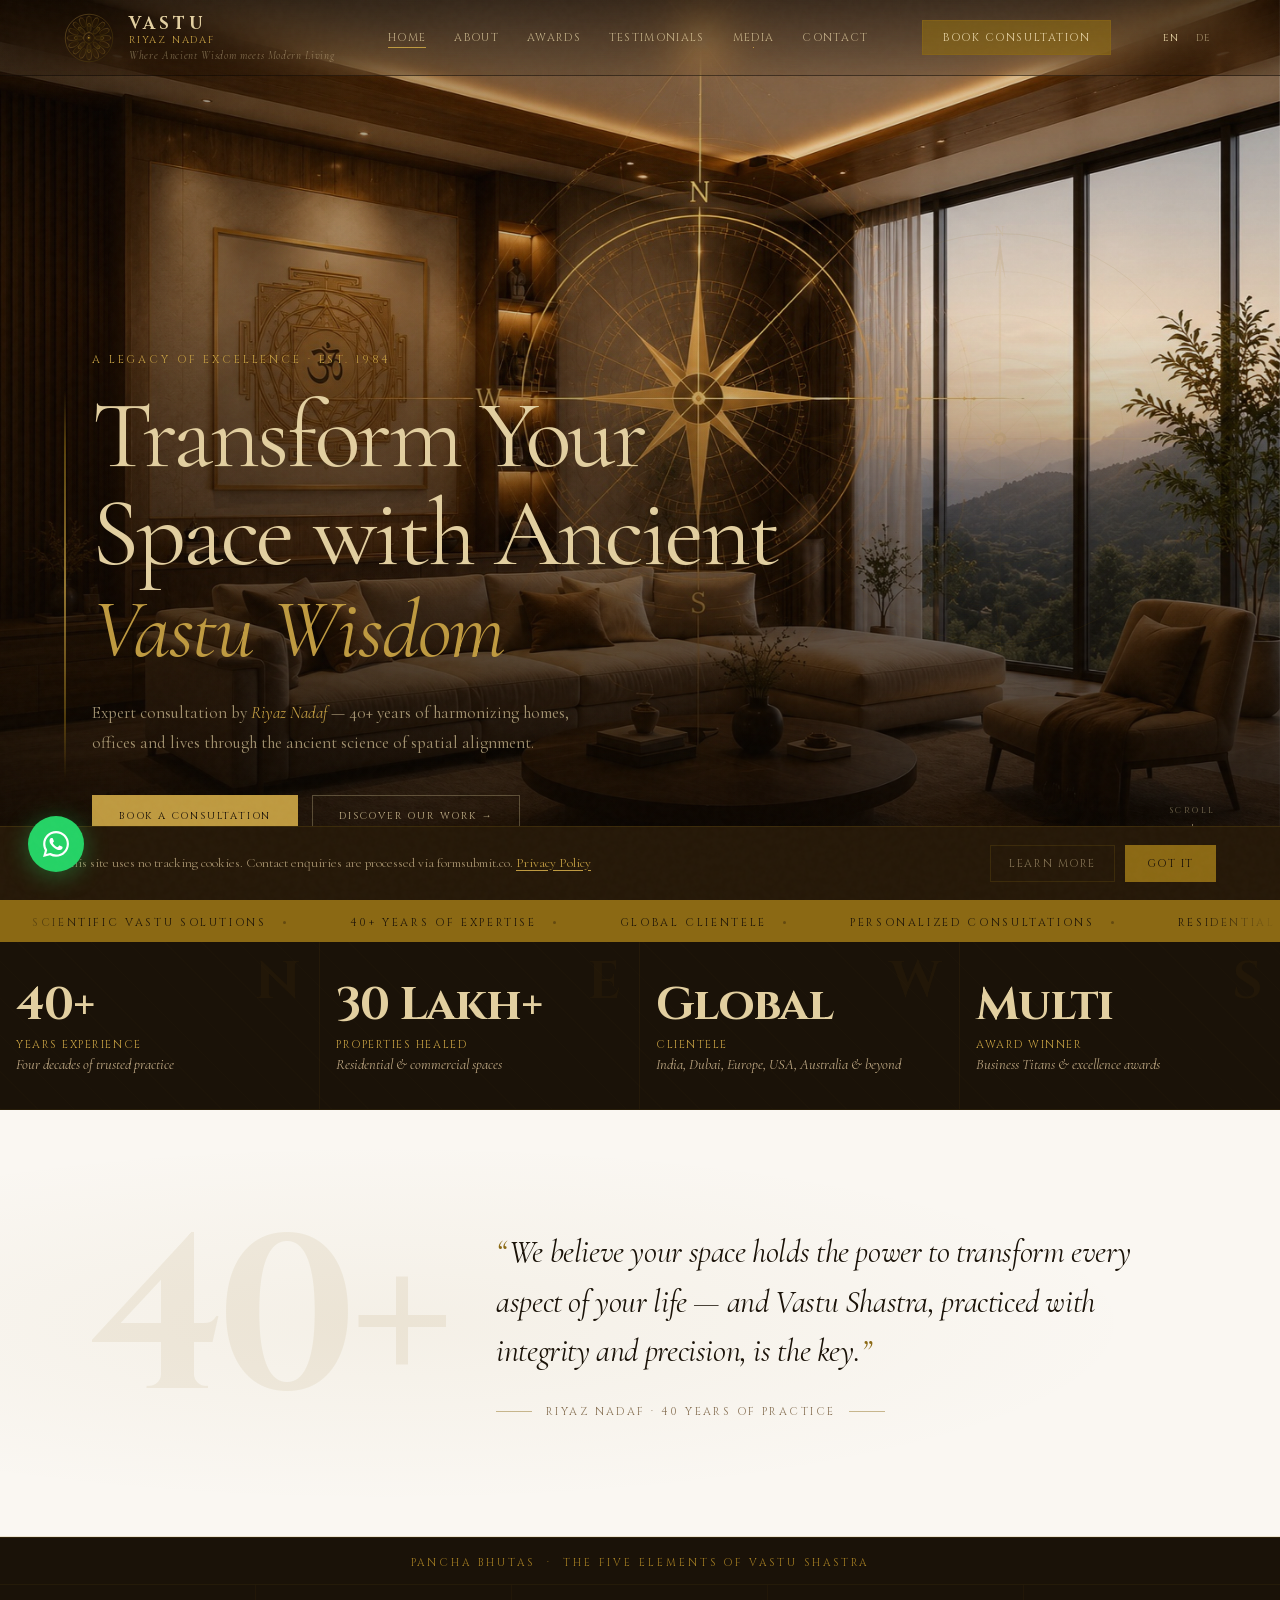
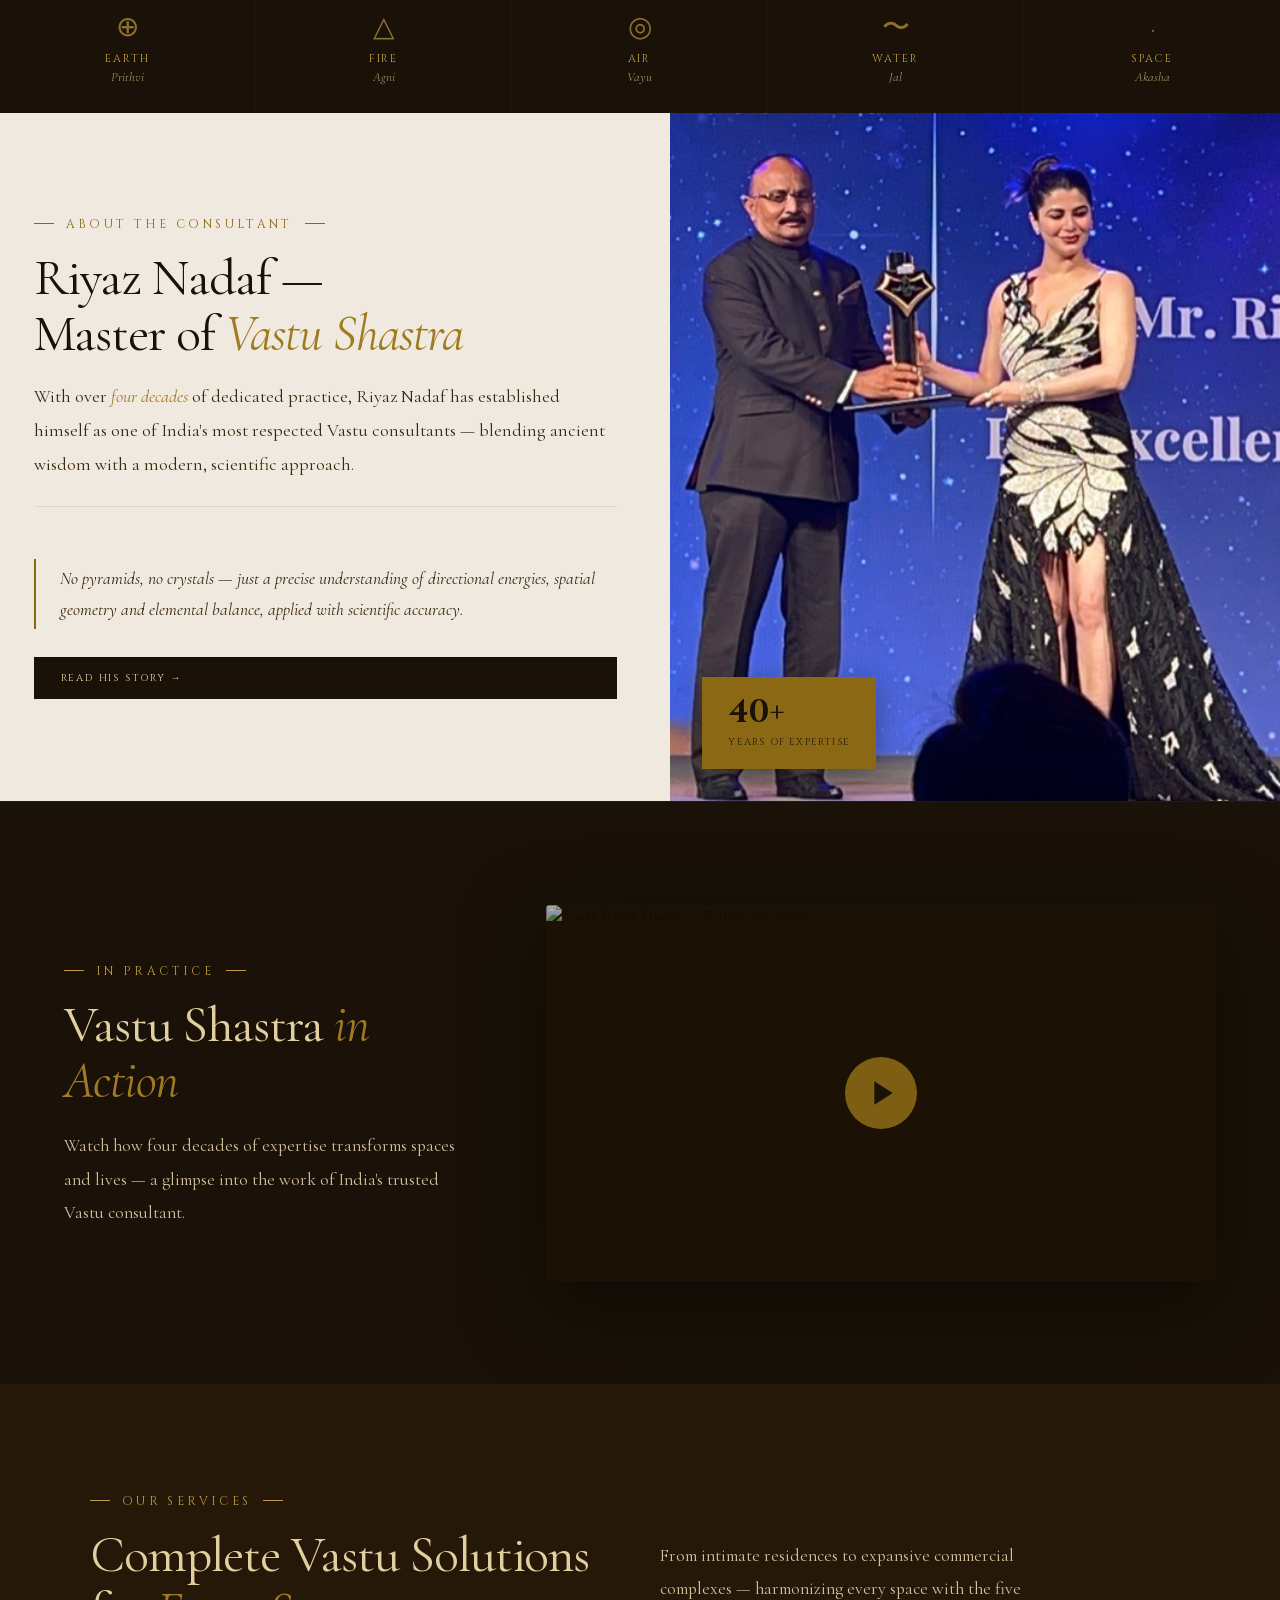
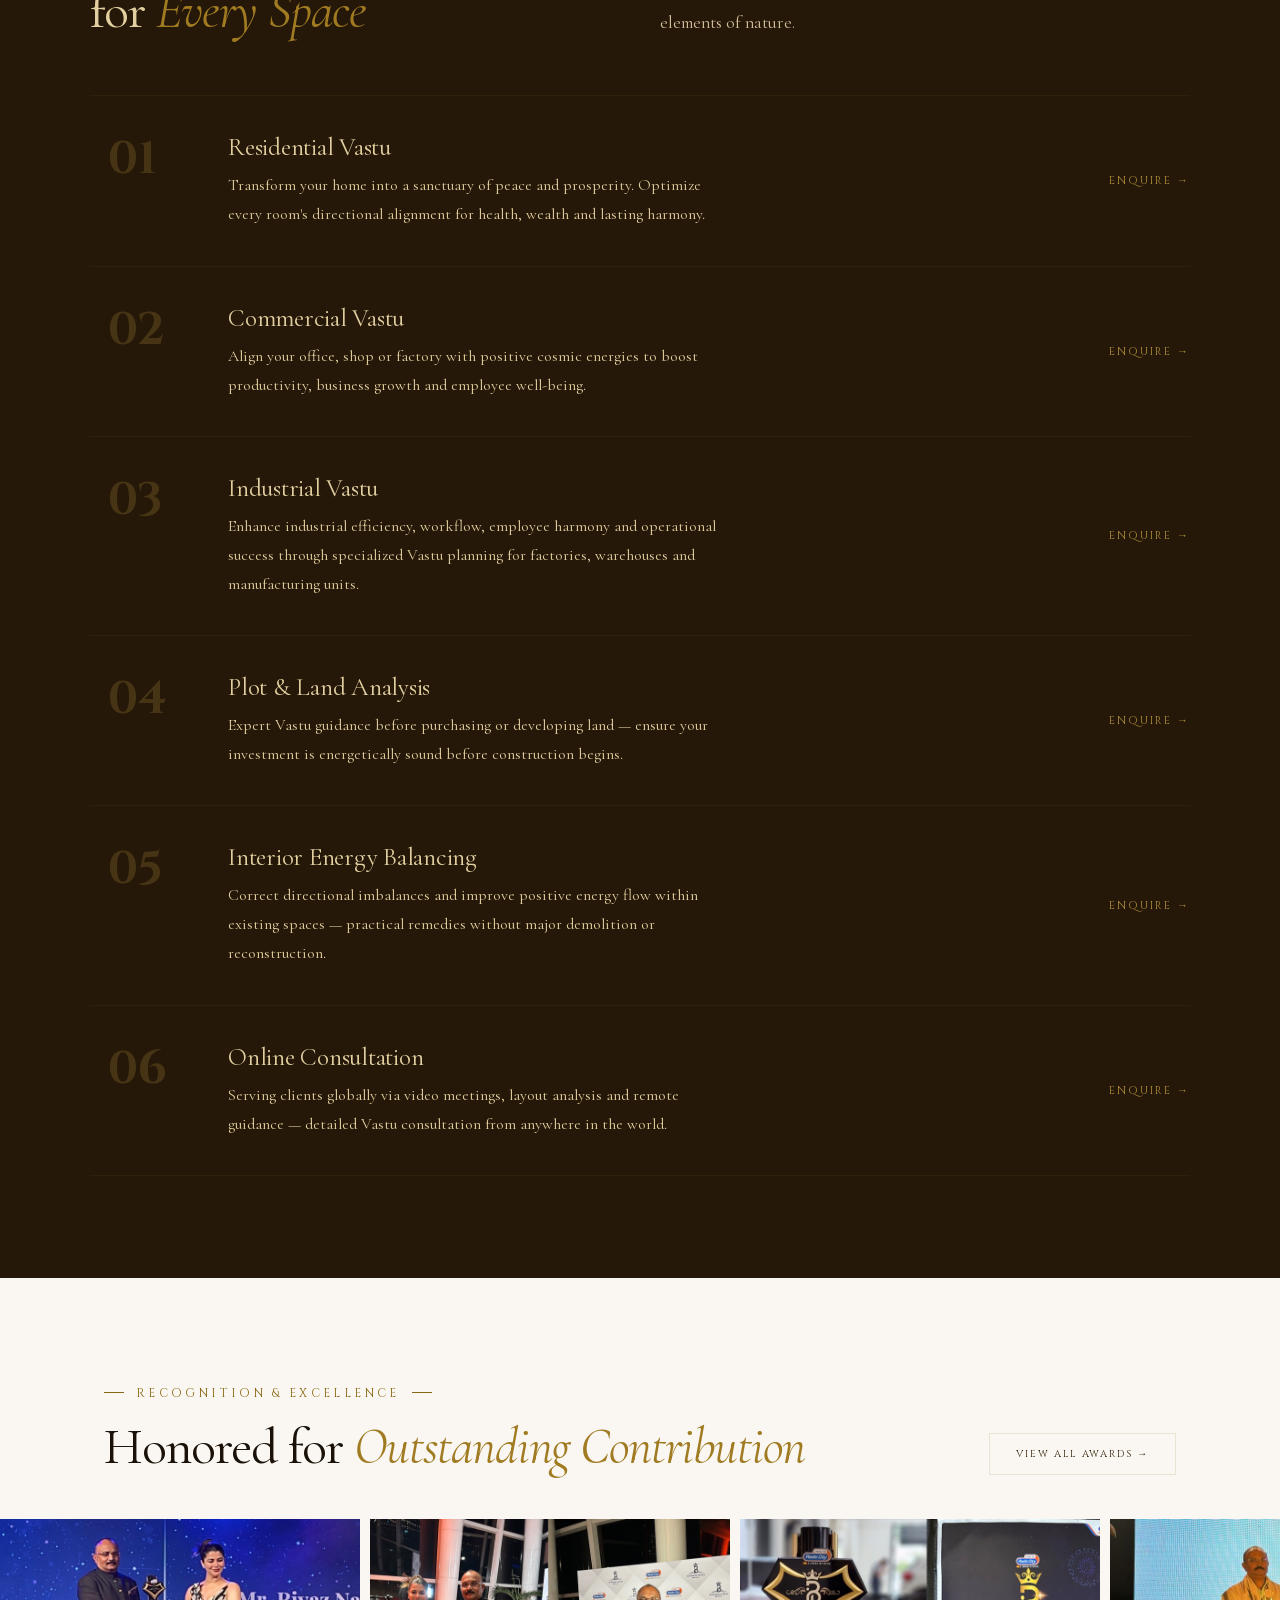
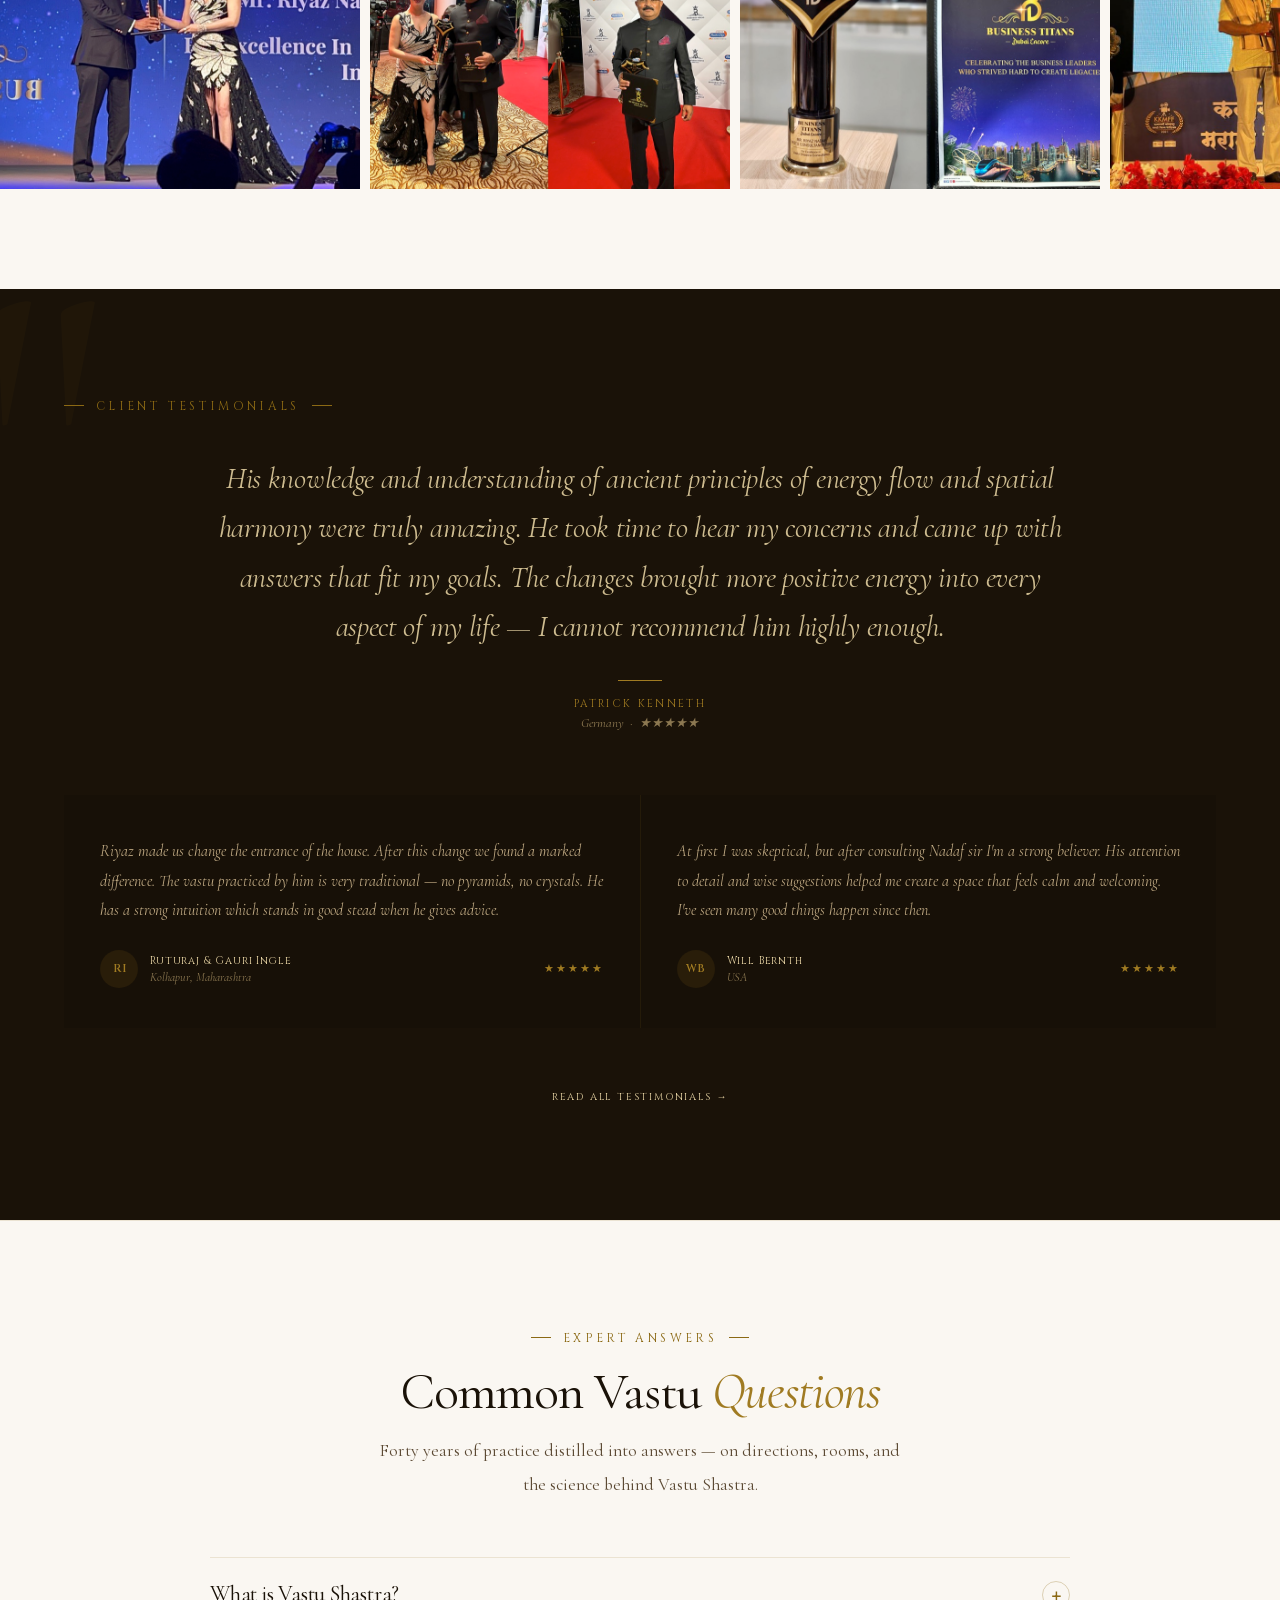
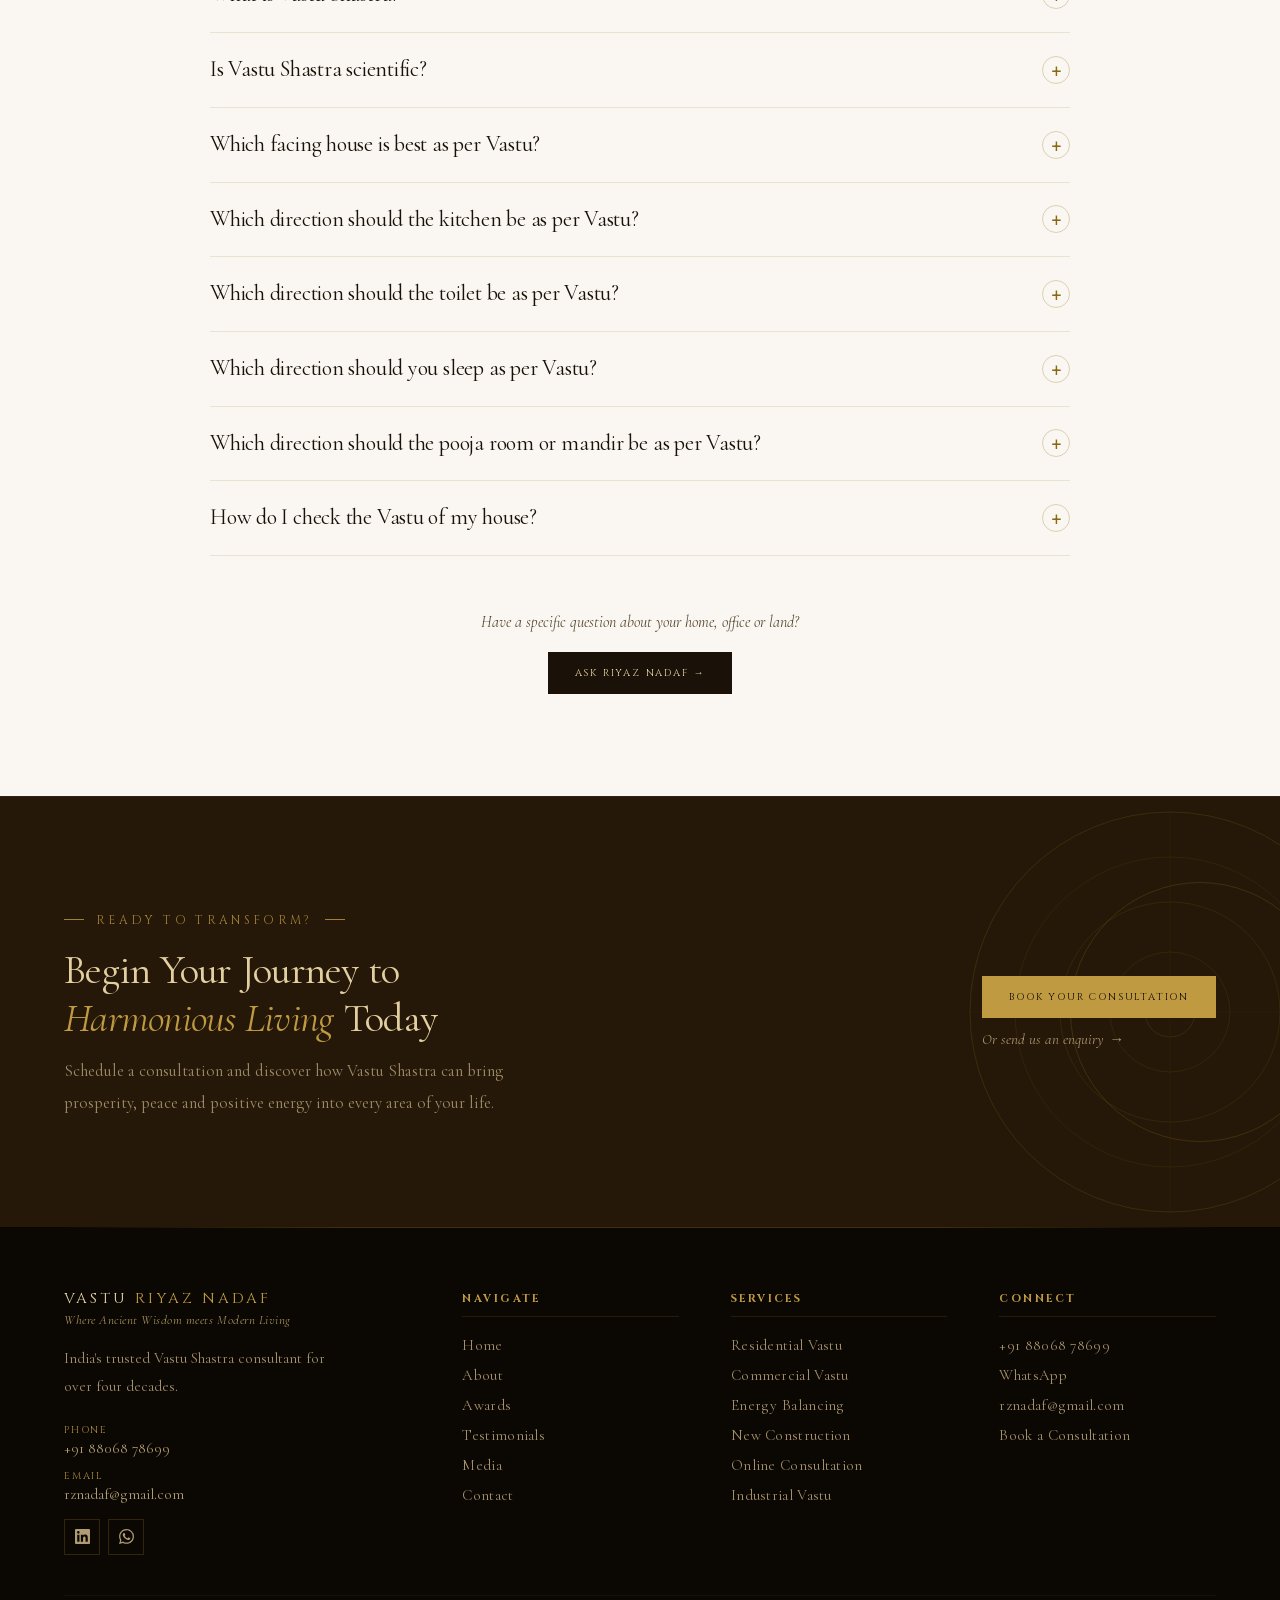
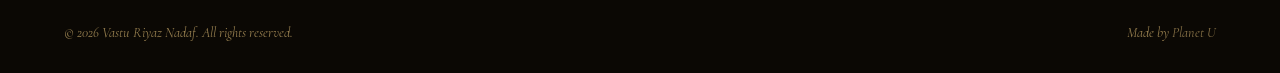
==== commit 5c6ced1c: "feat: replace local MP4 with YouTube embed (NhXWEDkIE2g)" ====
--- a/index.html
+++ b/index.html
@@ -354,20 +354,32 @@
   background: var(--dark2);
   box-shadow: 0 24px 80px rgba(0,0,0,.5);
 }
-.vid-wrap video { width: 100%; display: block; aspect-ratio: 16/9; object-fit: cover; }
+.vid-wrap { aspect-ratio: 16/9; }
+.vid-thumb {
+  position: absolute; inset: 0; cursor: pointer;
+  background: var(--dark2);
+}
+.vid-thumb img { width: 100%; height: 100%; object-fit: cover; display: block; }
+.vid-thumb::after {
+  content: '';
+  position: absolute; inset: 0;
+  background: rgba(10,6,2,.32);
+}
 .vid-play-btn {
   position: absolute; inset: 0; display: flex; align-items: center; justify-content: center;
-  background: rgba(10,6,2,.35); cursor: pointer; transition: background .3s;
-}
-.vid-play-btn:hover { background: rgba(10,6,2,.18); }
+  cursor: pointer; z-index: 2;
+}
 .vid-play-btn svg {
   width: 72px; height: 72px;
-  background: rgba(139,105,20,.85); border-radius: 50%;
+  background: rgba(139,105,20,.88); border-radius: 50%;
   padding: 16px; color: var(--dark);
   transition: transform .3s, background .3s;
 }
-.vid-play-btn:hover svg { transform: scale(1.08); background: var(--g2); }
-.vid-play-btn.hidden { display: none; }
+.vid-thumb:hover .vid-play-btn svg { transform: scale(1.08); background: var(--g2); }
+.vid-wrap iframe {
+  position: absolute; inset: 0;
+  width: 100%; height: 100%; border: none; display: block;
+}
 @media(max-width:900px) {
   .vid-inner { grid-template-columns: 1fr; }
   .vid-label { text-align: center; }
@@ -966,12 +978,12 @@
       <h2 class="h-title">Vastu Shastra <em>in Action</em></h2>
       <p class="h-lead">Watch how four decades of expertise transforms spaces and lives — a glimpse into the work of India's trusted Vastu consultant.</p>
     </div>
-    <div class="vid-wrap">
-      <video id="vastuVid" preload="none" playsinline webkit-playsinline poster="hero%20Banner.jpg">
-        <source src="Vastu%20riyaz%20vid.MP4" type="video/mp4">
-      </video>
-      <div class="vid-play-btn" id="vidPlayBtn" aria-label="Play video">
-        <svg viewBox="0 0 24 24" fill="currentColor" width="28" height="28"><path d="M8 5v14l11-7z"/></svg>
+    <div class="vid-wrap" id="vidWrap">
+      <div class="vid-thumb" id="vidThumb">
+        <img src="https://img.youtube.com/vi/NhXWEDkIE2g/maxresdefault.jpg" alt="Vastu Riyaz Nadaf — Watch our video" loading="lazy">
+        <div class="vid-play-btn" aria-label="Play video">
+          <svg viewBox="0 0 24 24" fill="currentColor" width="28" height="28"><path d="M8 5v14l11-7z"/></svg>
+        </div>
       </div>
     </div>
   </div>
@@ -1211,21 +1223,17 @@
 </script>
 <script>
 (function(){
-  var btn = document.getElementById('vidPlayBtn');
-  var vid = document.getElementById('vastuVid');
-  if(!btn || !vid) return;
-  btn.addEventListener('click', function(){
-    btn.classList.add('hidden');
-    var p = vid.play();
-    if(p !== undefined) {
-      p.catch(function(){ btn.classList.remove('hidden'); });
-    }
+  var thumb = document.getElementById('vidThumb');
+  var wrap = document.getElementById('vidWrap');
+  if(!thumb || !wrap) return;
+  thumb.addEventListener('click', function(){
+    var iframe = document.createElement('iframe');
+    iframe.src = 'https://www.youtube-nocookie.com/embed/NhXWEDkIE2g?autoplay=1&rel=0&modestbranding=1';
+    iframe.allow = 'autoplay; encrypted-media; picture-in-picture';
+    iframe.allowFullscreen = true;
+    iframe.title = 'Vastu Riyaz Nadaf — Video';
+    wrap.replaceChild(iframe, thumb);
   });
-  vid.addEventListener('pause', function(){ if(!vid.seeking) btn.classList.remove('hidden'); });
-  vid.addEventListener('ended', function(){ btn.classList.remove('hidden'); vid.currentTime = 0; });
-  // Show native controls after play starts (better for mobile)
-  vid.addEventListener('play', function(){ vid.controls = true; });
-  vid.addEventListener('pause', function(){ if(vid.currentTime === 0) vid.controls = false; });
 })();
 </script>
 <script src="shared.js" defer></script>
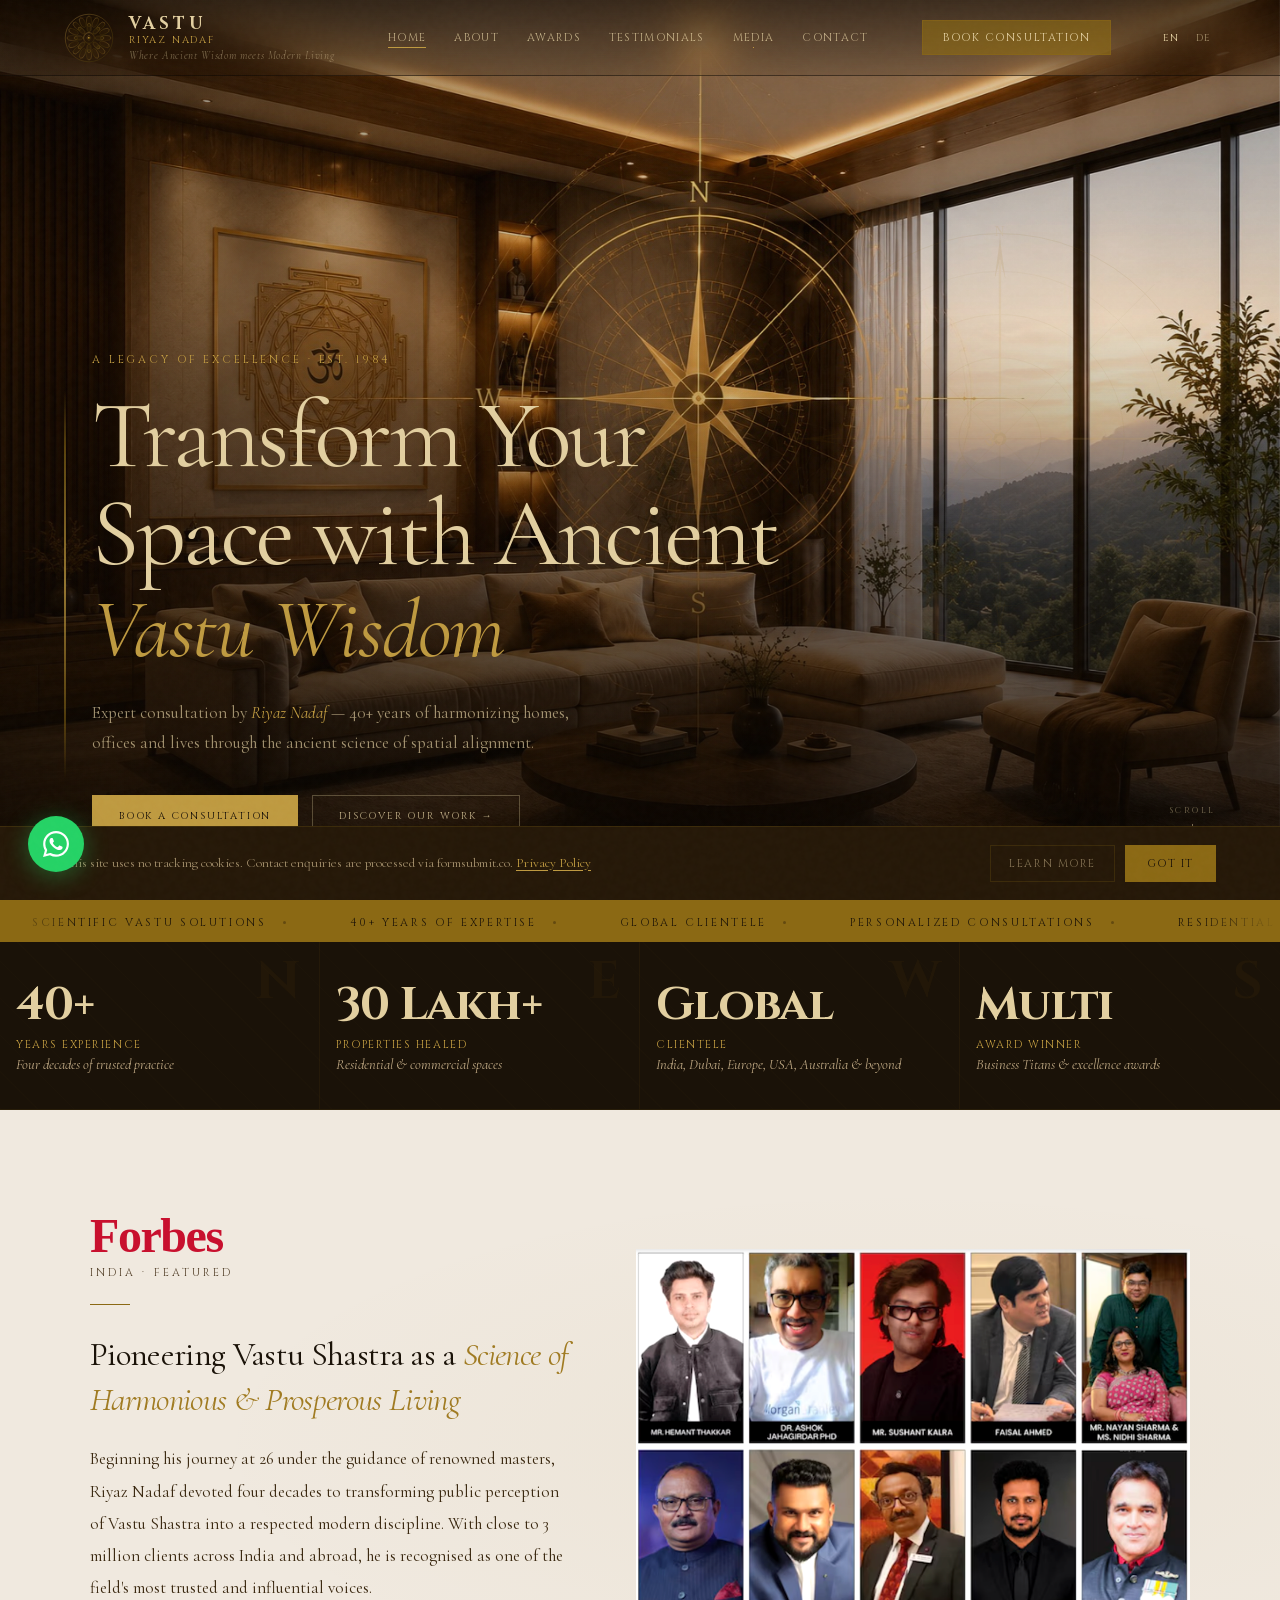
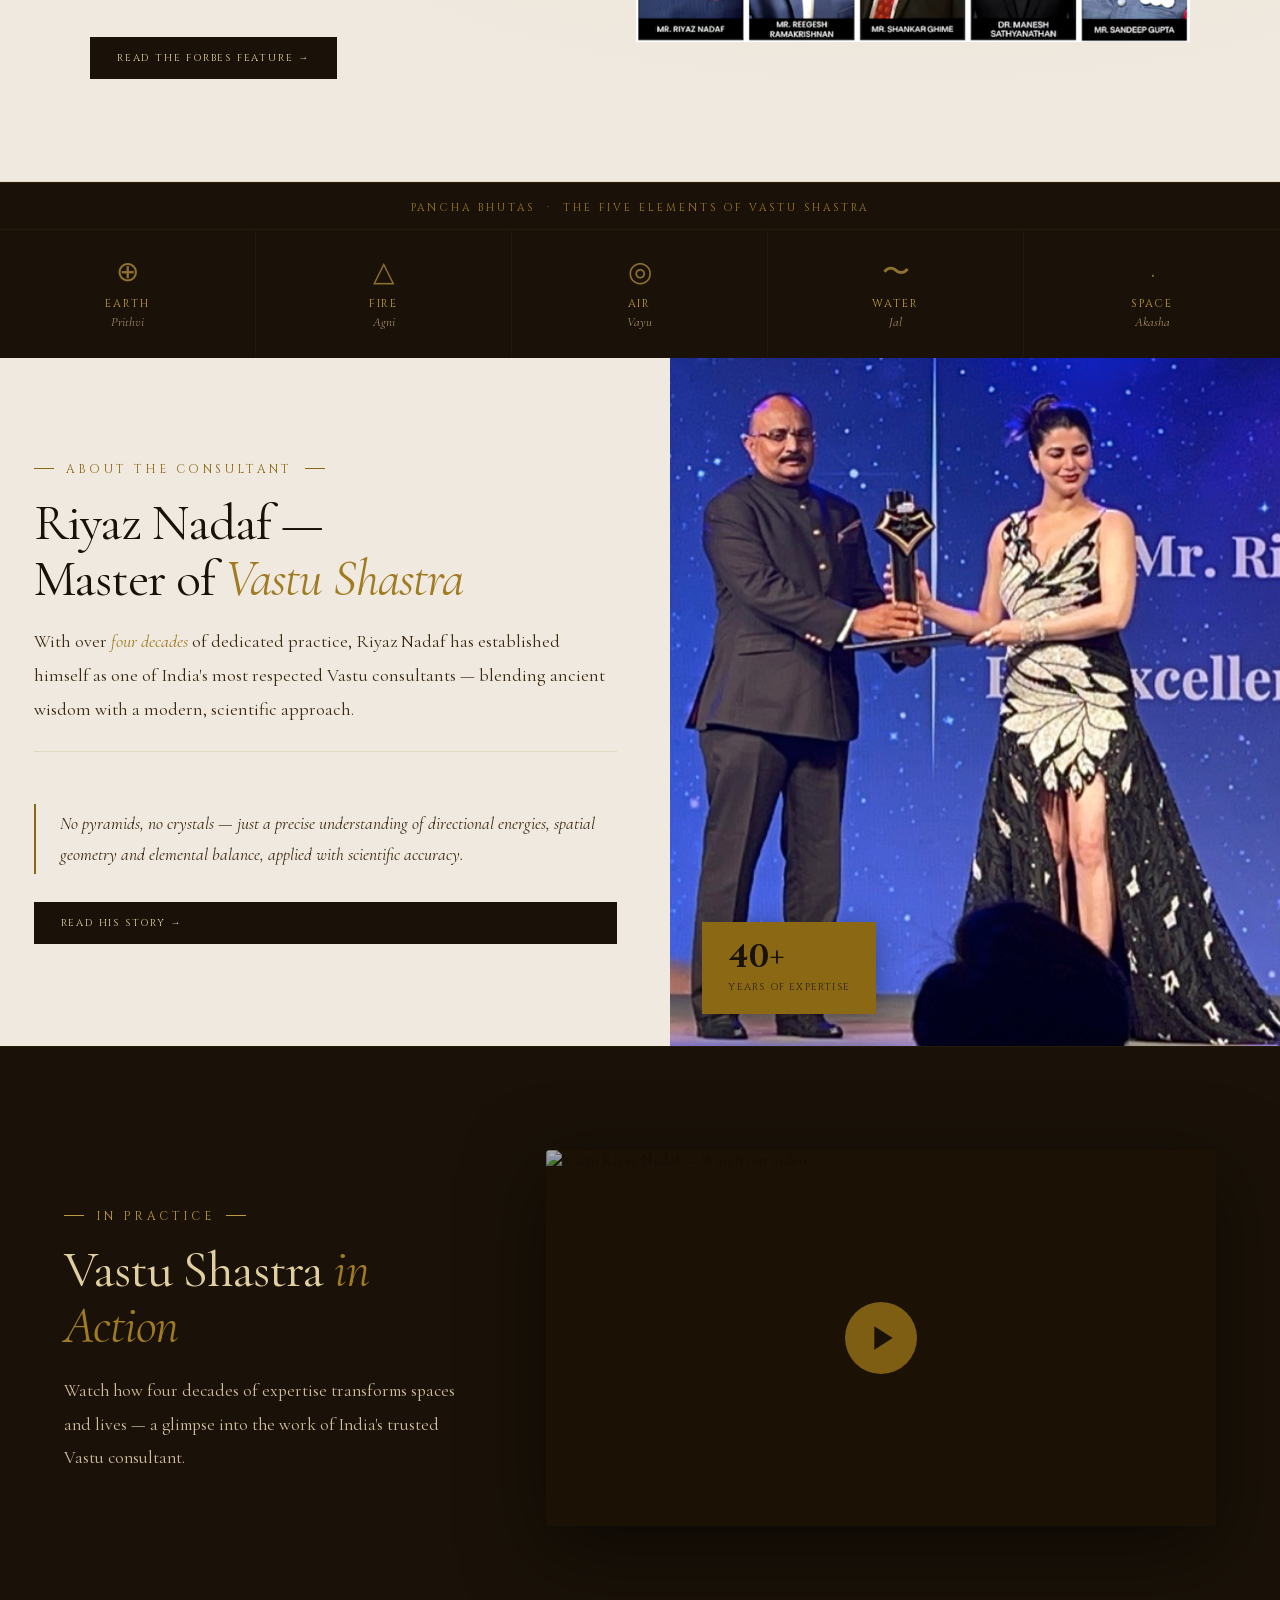
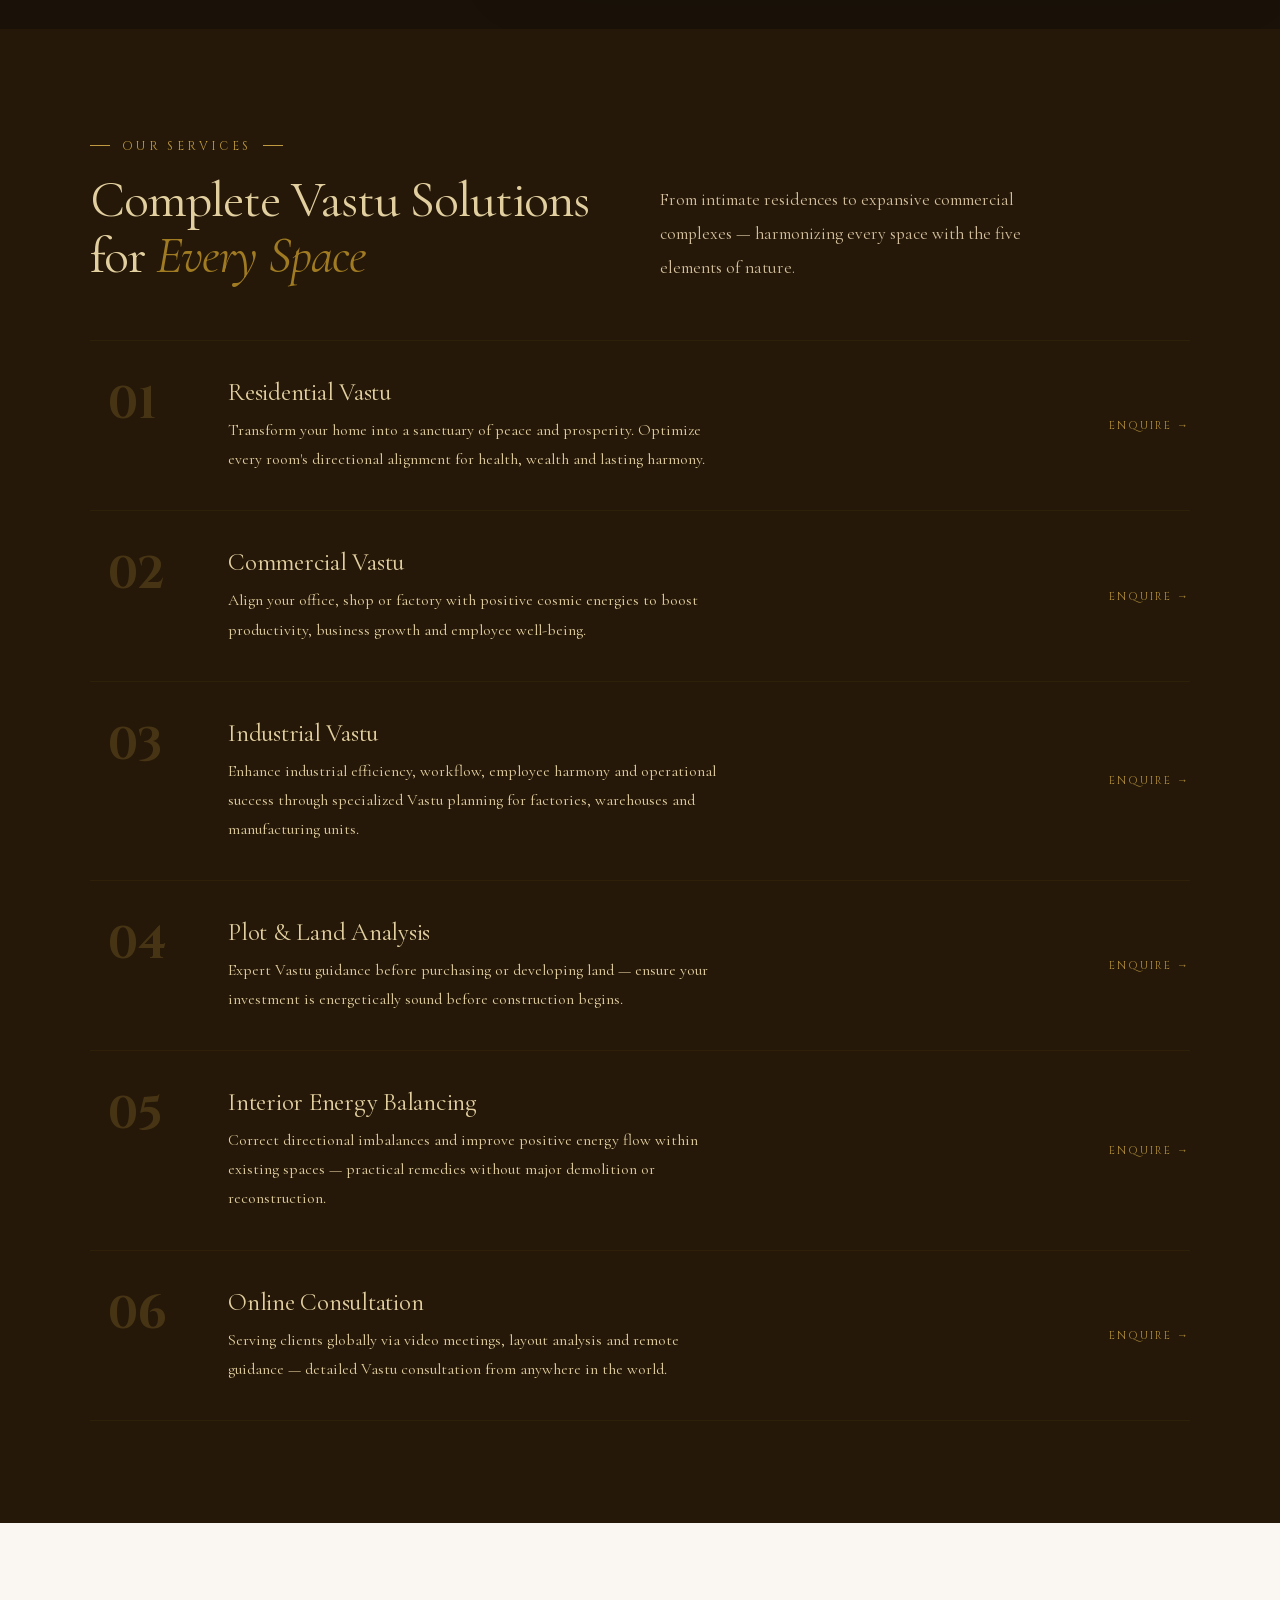
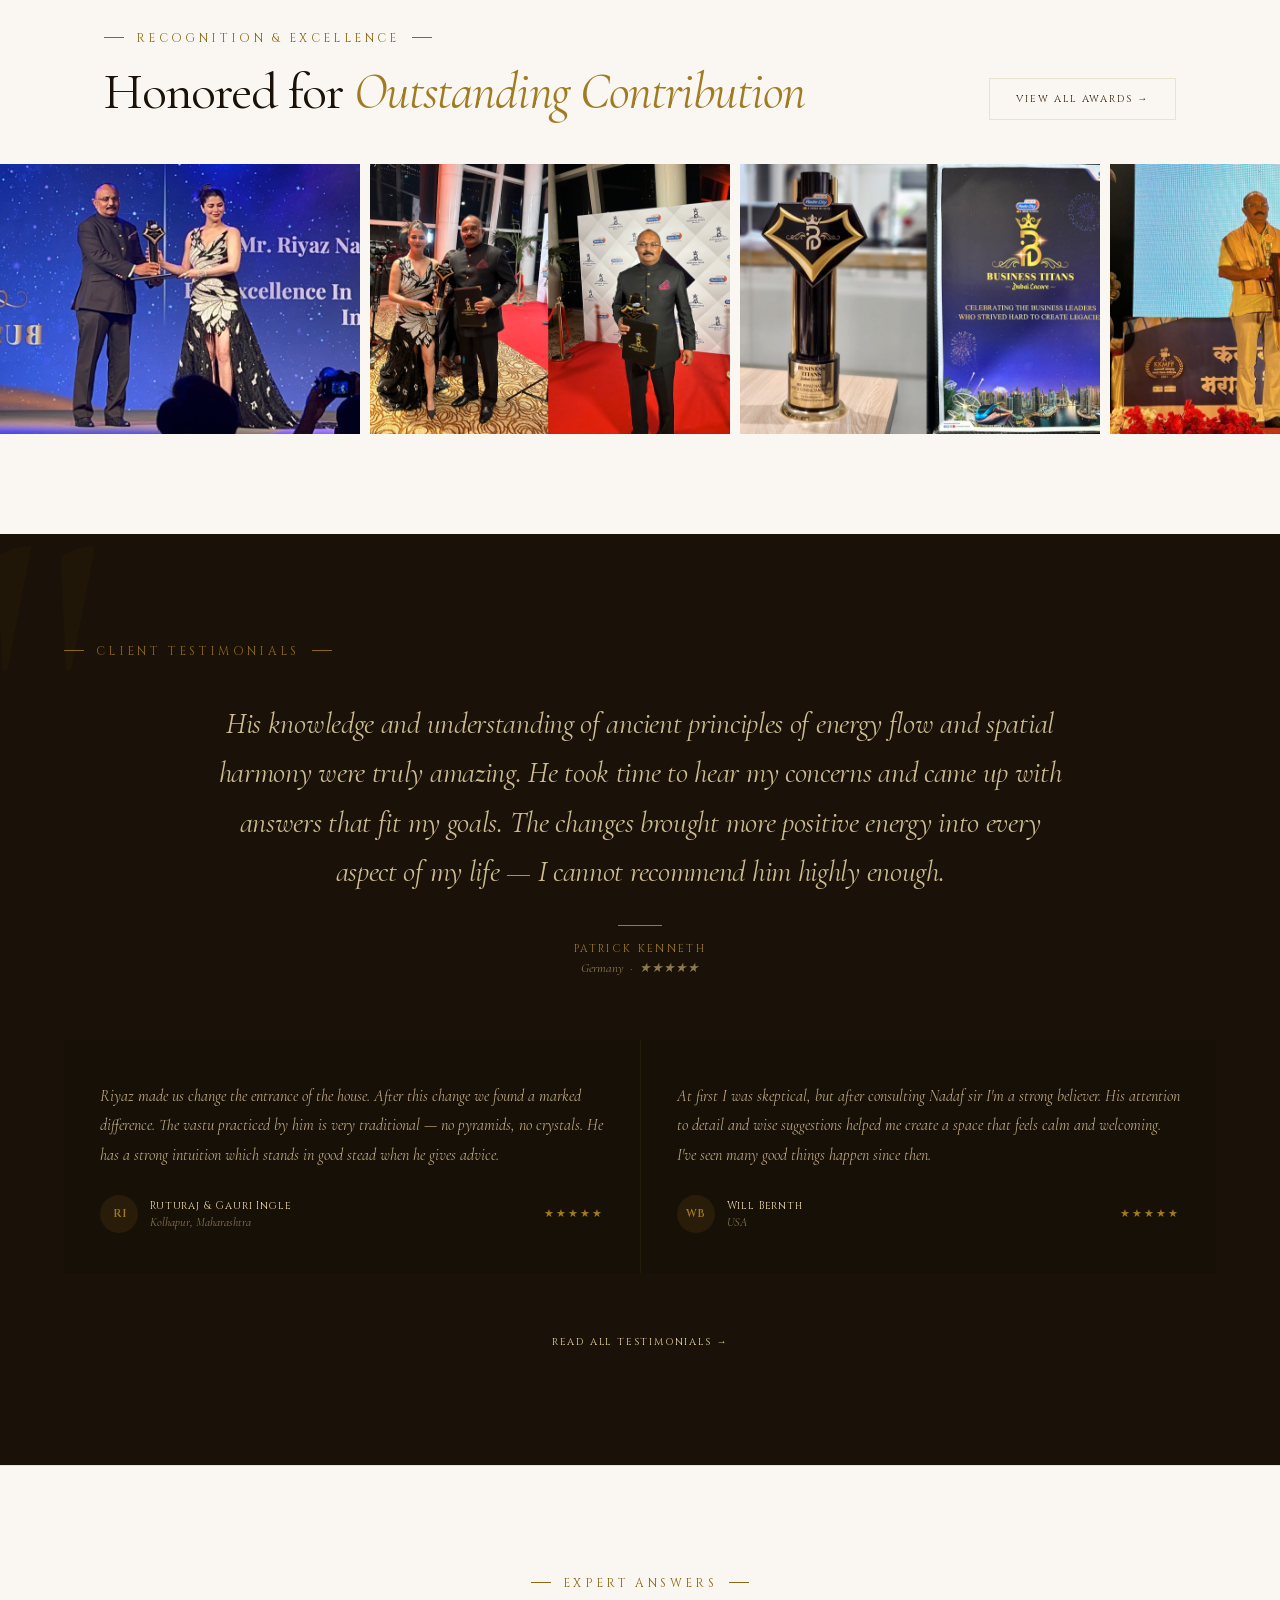
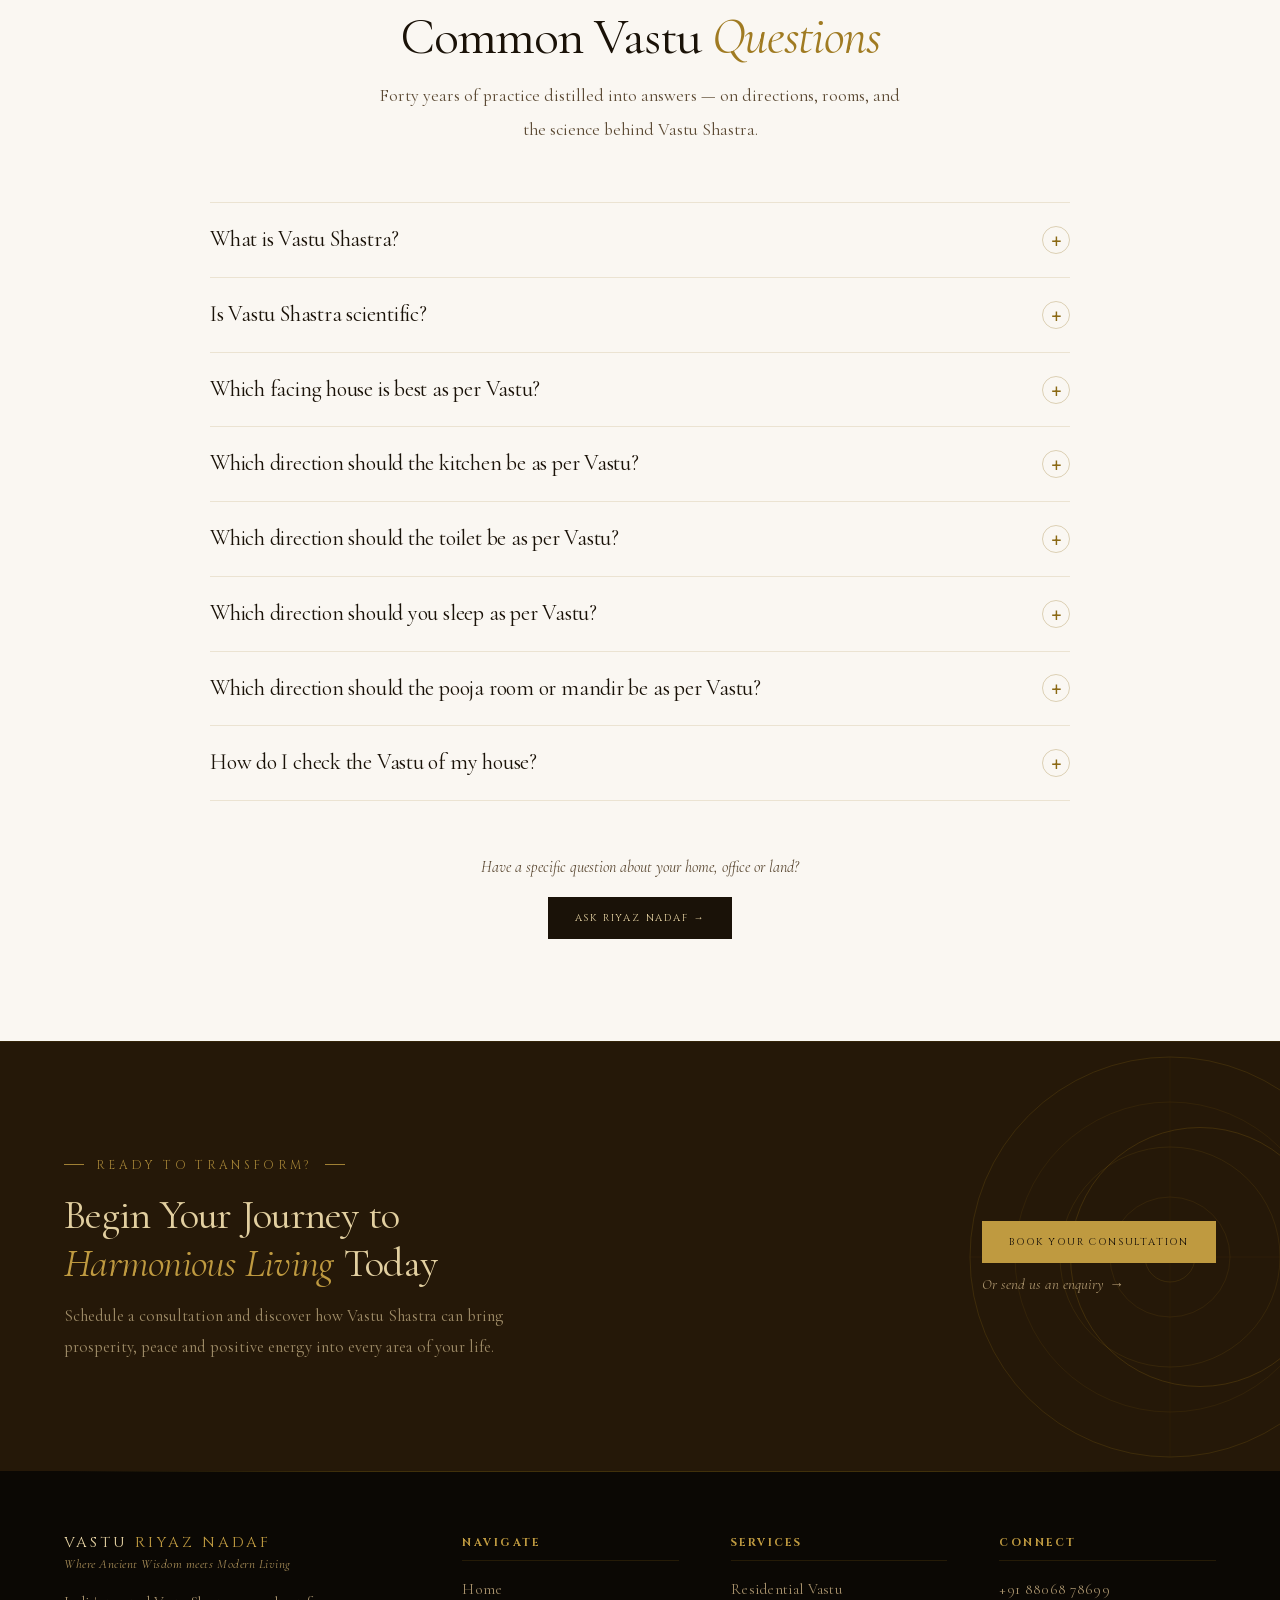
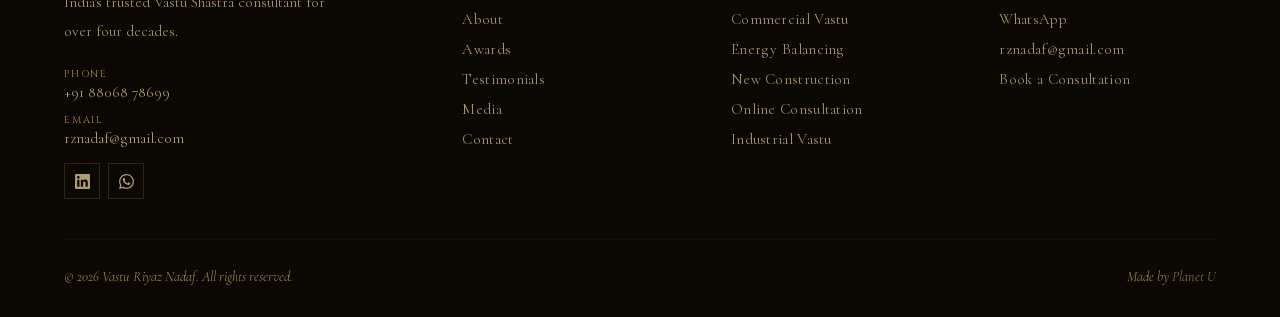
==== commit 98b3b2ff: "feat: replace manifesto section with Forbes India feature Adds a Forbes India press feature section " ====
--- a/index.html
+++ b/index.html
@@ -250,51 +250,76 @@
   font-style: italic; position: relative; z-index: 1;
 }
 
-/* ── MANIFESTO ────────────────────────────────────────── */
-.manifesto {
-  background: var(--bg);
-  padding: clamp(72px,9vw,120px) 5%;
+/* ── FORBES FEATURE ───────────────────────────────────── */
+.forbes-sec {
+  background: var(--bg-warm);
+  padding: clamp(64px,8vw,108px) 5%;
+  border-bottom: 1px solid var(--rule);
   position: relative; overflow: hidden;
-  border-bottom: 1px solid var(--rule);
-}
-.manifesto::before {
+}
+.forbes-sec::before {
   content: '';
   position: absolute; inset: 0;
-  background: radial-gradient(ellipse at 30% 50%, rgba(139,105,20,.05) 0%, transparent 60%);
+  background: radial-gradient(ellipse at 70% 50%, rgba(139,105,20,.04) 0%, transparent 55%);
   pointer-events: none;
 }
-.manifesto-inner {
-  display: flex; align-items: center;
-  gap: clamp(16px, 4vw, 64px);
+.forbes-inner {
+  display: grid; grid-template-columns: 1fr 1.15fr;
+  gap: clamp(40px,5vw,72px); align-items: center;
   max-width: 1100px; margin: 0 auto;
   position: relative; z-index: 1;
 }
-.manifesto-num {
-  font-family: var(--cap);
-  font-size: clamp(110px, 17vw, 230px);
-  font-weight: 700; color: var(--g);
-  opacity: .08; line-height: .9;
-  flex-shrink: 0; user-select: none;
-  letter-spacing: -.04em;
-  transition: opacity .6s;
-}
-.manifesto:hover .manifesto-num { opacity: .12; }
-.manifesto-body { flex: 1; }
-.manifesto-text {
+.forbes-badge-col { display: flex; flex-direction: column; align-items: flex-start; min-width: 0; }
+.forbes-badge {
+  display: inline-flex; flex-direction: column;
+  margin-bottom: 24px;
+}
+.forbes-logo {
+  font-family: Georgia, 'Times New Roman', serif;
+  font-size: clamp(28px,4vw,48px); font-weight: 700;
+  color: #c8102e; letter-spacing: -.03em; line-height: 1;
+}
+.forbes-pub-sub {
+  font-family: var(--cap); font-size: 11px;
+  letter-spacing: .28em; text-transform: uppercase;
+  color: var(--muted); margin-top: 5px;
+}
+.forbes-divider {
+  width: 40px; height: 1px;
+  background: var(--g); margin: 0 0 28px;
+}
+.forbes-headline {
   font-family: var(--serif);
-  font-size: clamp(21px, 2.5vw, 36px);
-  font-style: italic; font-weight: 400;
-  color: var(--dark); line-height: 1.55;
-  margin-bottom: 28px; letter-spacing: -.012em;
-}
-.manifesto-text::before { content: '\201C'; color: var(--g); margin-right: 2px; }
-.manifesto-text::after  { content: '\201D'; color: var(--g); margin-left: 2px; }
-.manifesto-attr {
-  display: flex; align-items: center; gap: 14px;
-  font-family: var(--cap); font-size: 11px;
-  letter-spacing: .22em; text-transform: uppercase; color: var(--lite);
-}
-.manifesto-rule { display: block; width: 36px; height: 1px; background: var(--g); opacity: .45; }
+  font-size: clamp(22px,2.6vw,34px);
+  font-weight: 300; line-height: 1.35;
+  color: var(--dark); letter-spacing: -.02em;
+  margin-bottom: 20px;
+}
+.forbes-headline em { font-style: italic; color: var(--g2); }
+.forbes-excerpt {
+  font-family: var(--serif); font-size: 17px;
+  line-height: 1.9; color: var(--brown);
+  font-weight: 400; margin-bottom: 32px; max-width: 480px;
+}
+.forbes-img-col {
+  position: relative; overflow: hidden;
+  background: transparent;
+}
+.forbes-img-col img {
+  width: 100%; display: block;
+  mix-blend-mode: multiply;
+  filter: contrast(1.08) saturate(1.05);
+  transition: transform .75s ease;
+}
+.forbes-img-col:hover img { transform: scale(1.025); }
+@media(max-width:900px){
+  .forbes-inner { grid-template-columns: 1fr; gap: 40px; }
+  .forbes-img-col { order: -1; }
+  .forbes-excerpt { max-width: 100%; font-size: 16px; }
+}
+@media(max-width:560px){
+  .forbes-headline { font-size: 22px; }
+}
 
 /* ── ABOUT TEASER ─────────────────────────────────────── */
 .about-sec { display: grid; grid-template-columns: 1.1fr 1fr; gap: 0; }
@@ -603,12 +628,6 @@
   .hero-btns { gap: 10px; }
   /* Compass — smaller and more transparent on tablet */
   .hero-compass svg { width: min(36vmin, 320px); opacity: .07; }
-  /* Manifesto: restore centered on tablet/mobile */
-  .manifesto { text-align: center; }
-  .manifesto-inner { flex-direction: column; align-items: center; gap: 0; }
-  .manifesto-num { display: none; }
-  .manifesto-text { font-size: clamp(19px, 3.5vw, 28px); }
-  .manifesto-attr { justify-content: center; }
   /* Stats */
   .stats-strip { grid-template-columns: 1fr 1fr; }
   .stat-i { padding: 32px 5% 28px; }
@@ -648,7 +667,6 @@
   .svc-row { grid-template-columns: 48px 1fr; gap: 0 14px; padding: 20px 0 20px 14px; }
   .sr-n { font-size: 36px; }
   .sr-desc { font-size: 14px; }
-  .manifesto { padding: 60px 5%; }
   .test-bg-q { font-size: clamp(160px, 40vw, 280px); }
   .ts { padding: 28px 20px; }
   .ts-q { font-size: 15px; }
@@ -902,17 +920,21 @@
   </div>
 </div>
 
-<!-- MANIFESTO -->
-<section class="manifesto r">
-  <div class="manifesto-inner">
-    <div class="manifesto-num" aria-hidden="true">40+</div>
-    <div class="manifesto-body">
-      <p class="manifesto-text">We believe your space holds the power to transform every aspect of your life — and Vastu Shastra, practiced with integrity and precision, is the key.</p>
-      <div class="manifesto-attr">
-        <span class="manifesto-rule"></span>
-        <span>Riyaz Nadaf · 40 Years of Practice</span>
-        <span class="manifesto-rule"></span>
+<!-- FORBES FEATURE -->
+<section class="forbes-sec r">
+  <div class="forbes-inner">
+    <div class="forbes-badge-col">
+      <div class="forbes-badge">
+        <span class="forbes-logo">Forbes</span>
+        <span class="forbes-pub-sub">India · Featured</span>
       </div>
+      <div class="forbes-divider"></div>
+      <h2 class="forbes-headline">Pioneering Vastu Shastra as a <em>Science of Harmonious &amp; Prosperous Living</em></h2>
+      <p class="forbes-excerpt">Beginning his journey at 26 under the guidance of renowned masters, Riyaz Nadaf devoted four decades to transforming public perception of Vastu Shastra into a respected modern discipline. With close to 3 million clients across India and abroad, he is recognised as one of the field's most trusted and influential voices.</p>
+      <a href="https://www.forbesindia.com/article/upfront/brand-connect/trendsetters-of-the-new-era/2994546/1" class="btn-dk" target="_blank" rel="noopener">Read the Forbes Feature →</a>
+    </div>
+    <div class="forbes-img-col">
+      <img src="Articles/forbes-feature.png" alt="Riyaz Nadaf featured in Forbes India — Trendsetters of the New Era" loading="lazy">
     </div>
   </div>
 </section>
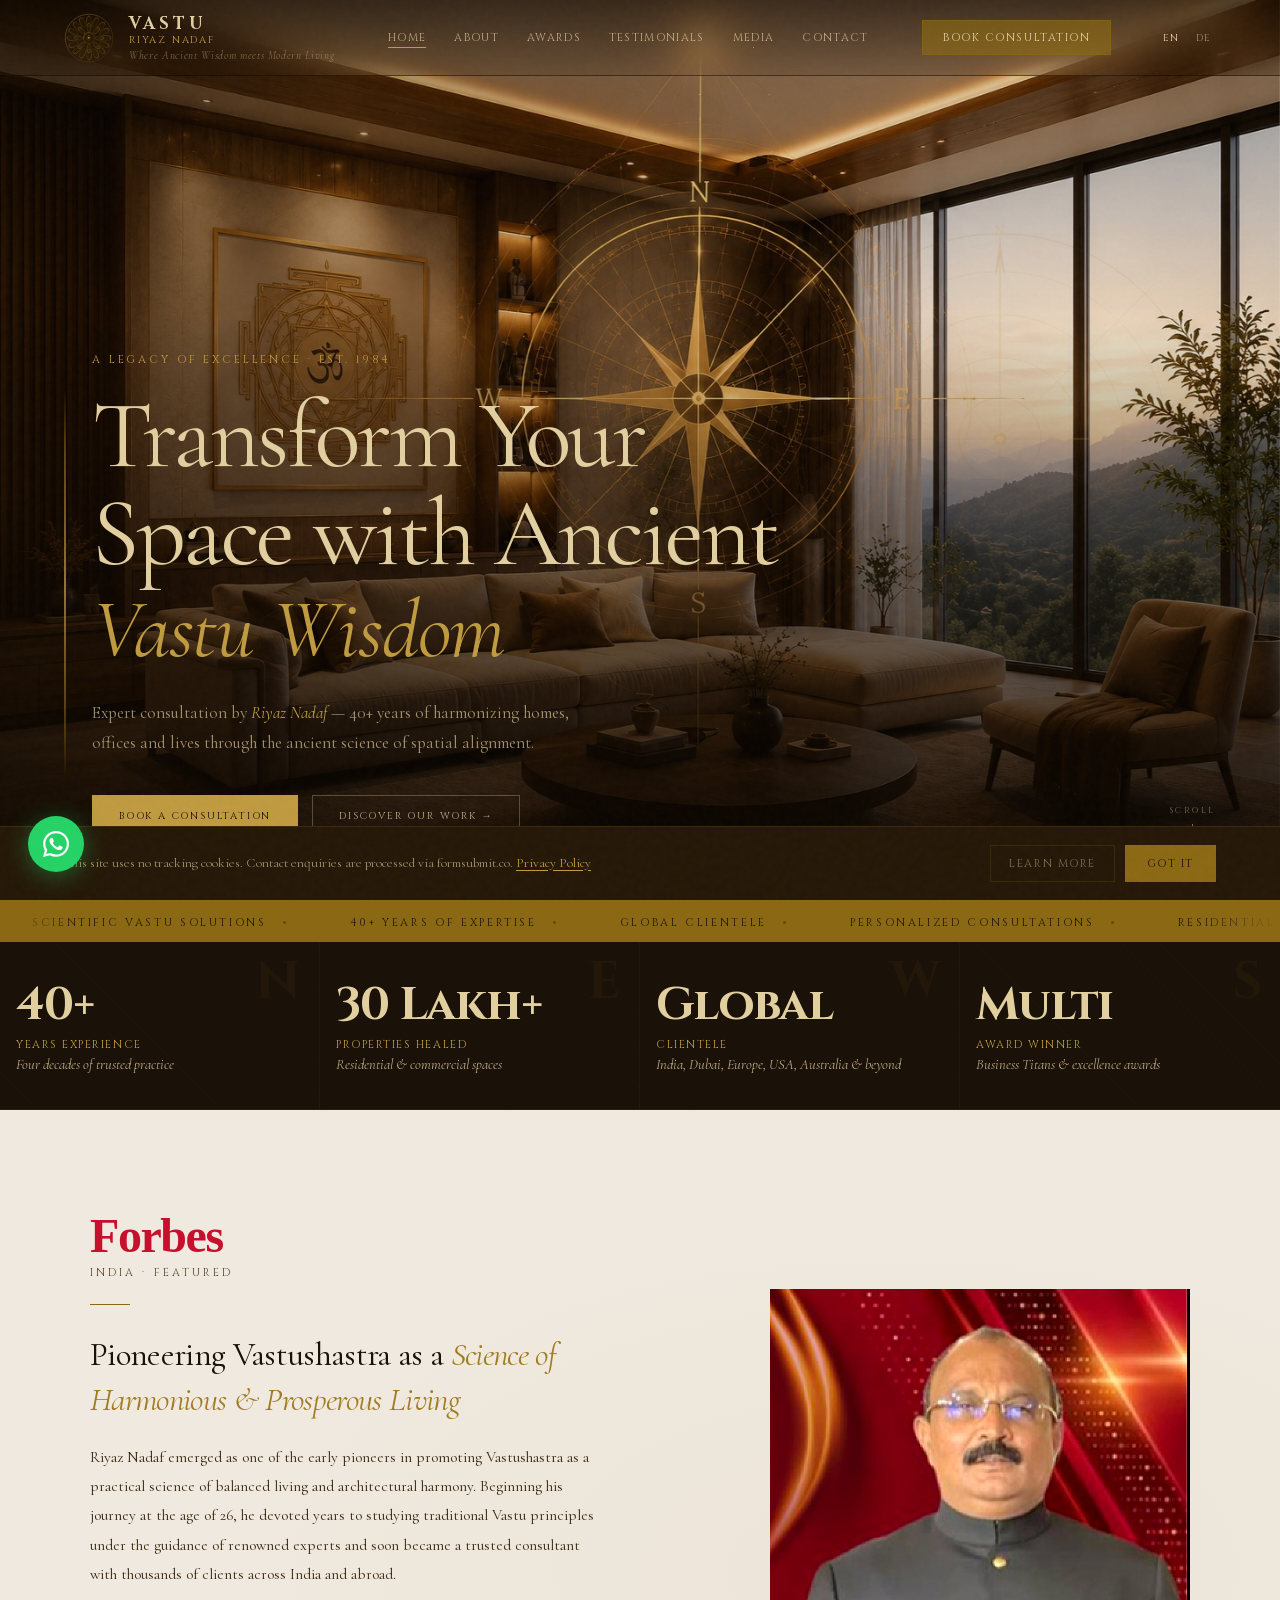
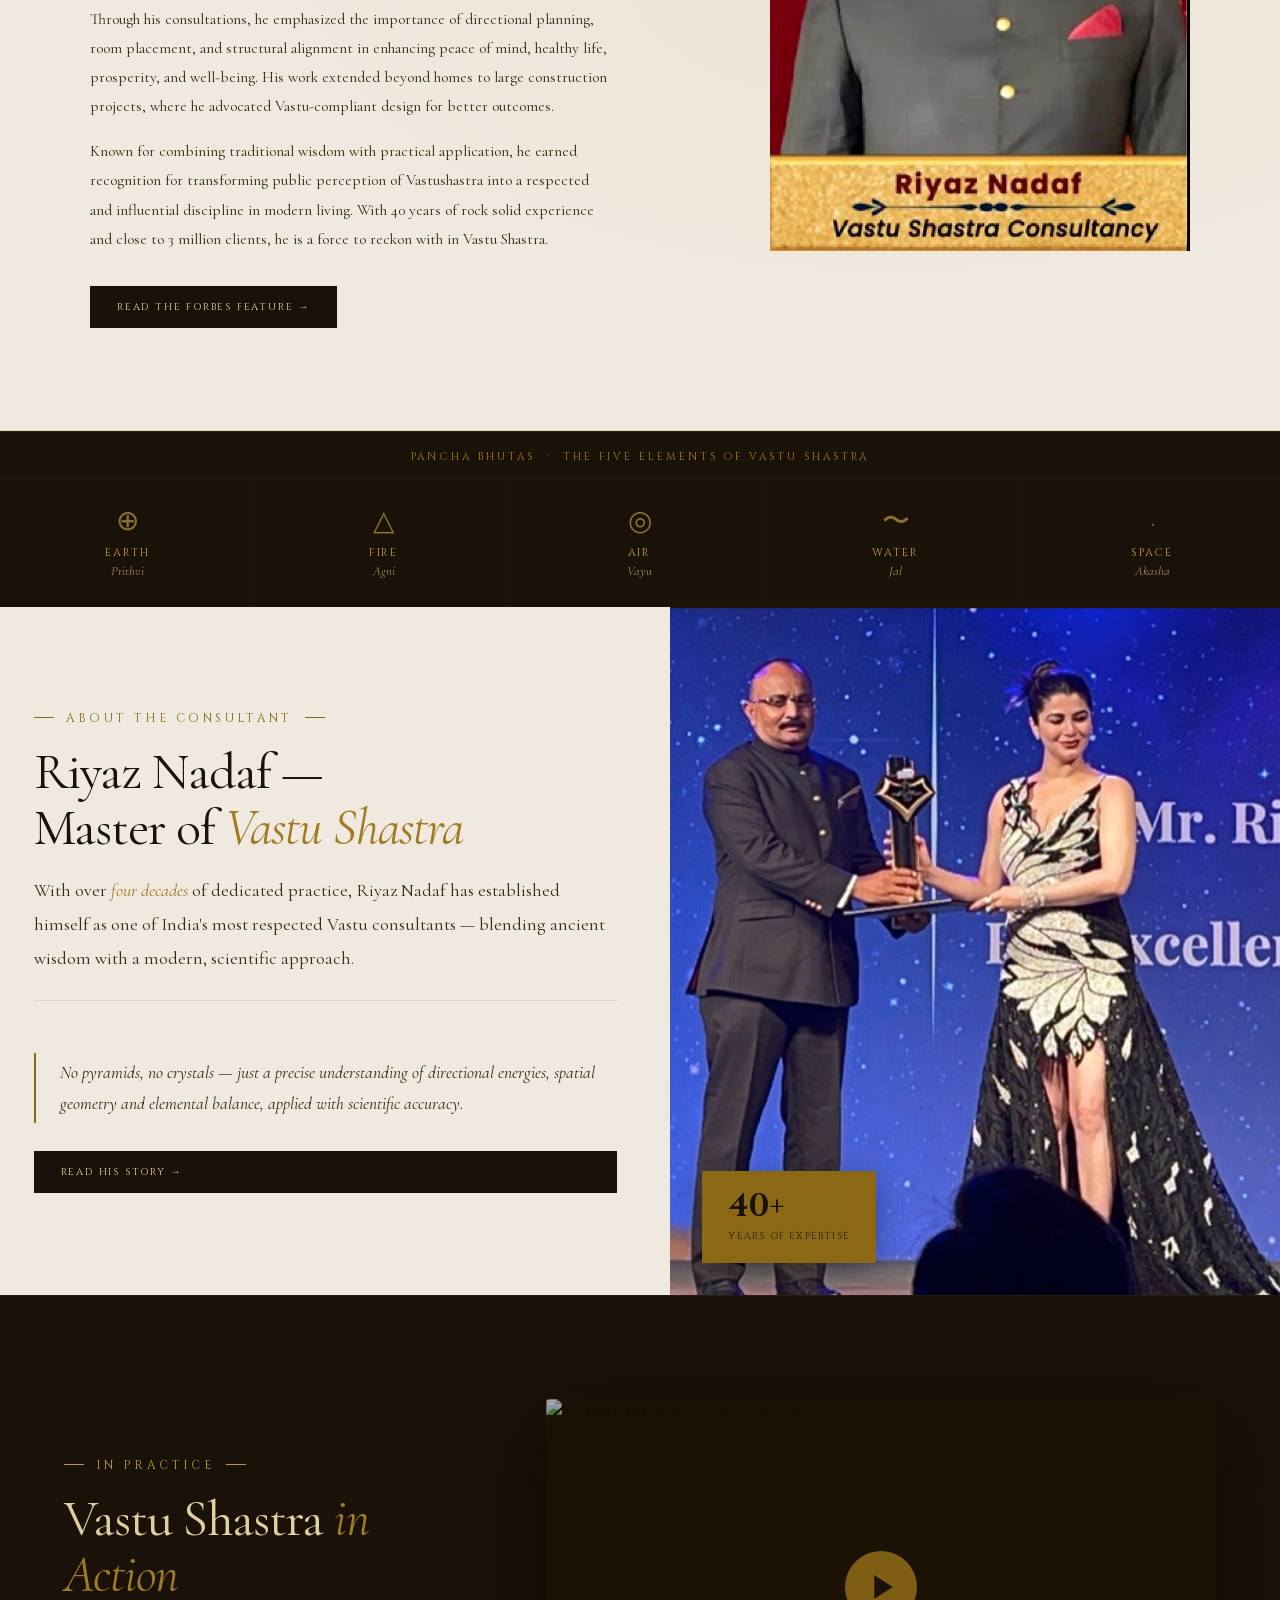
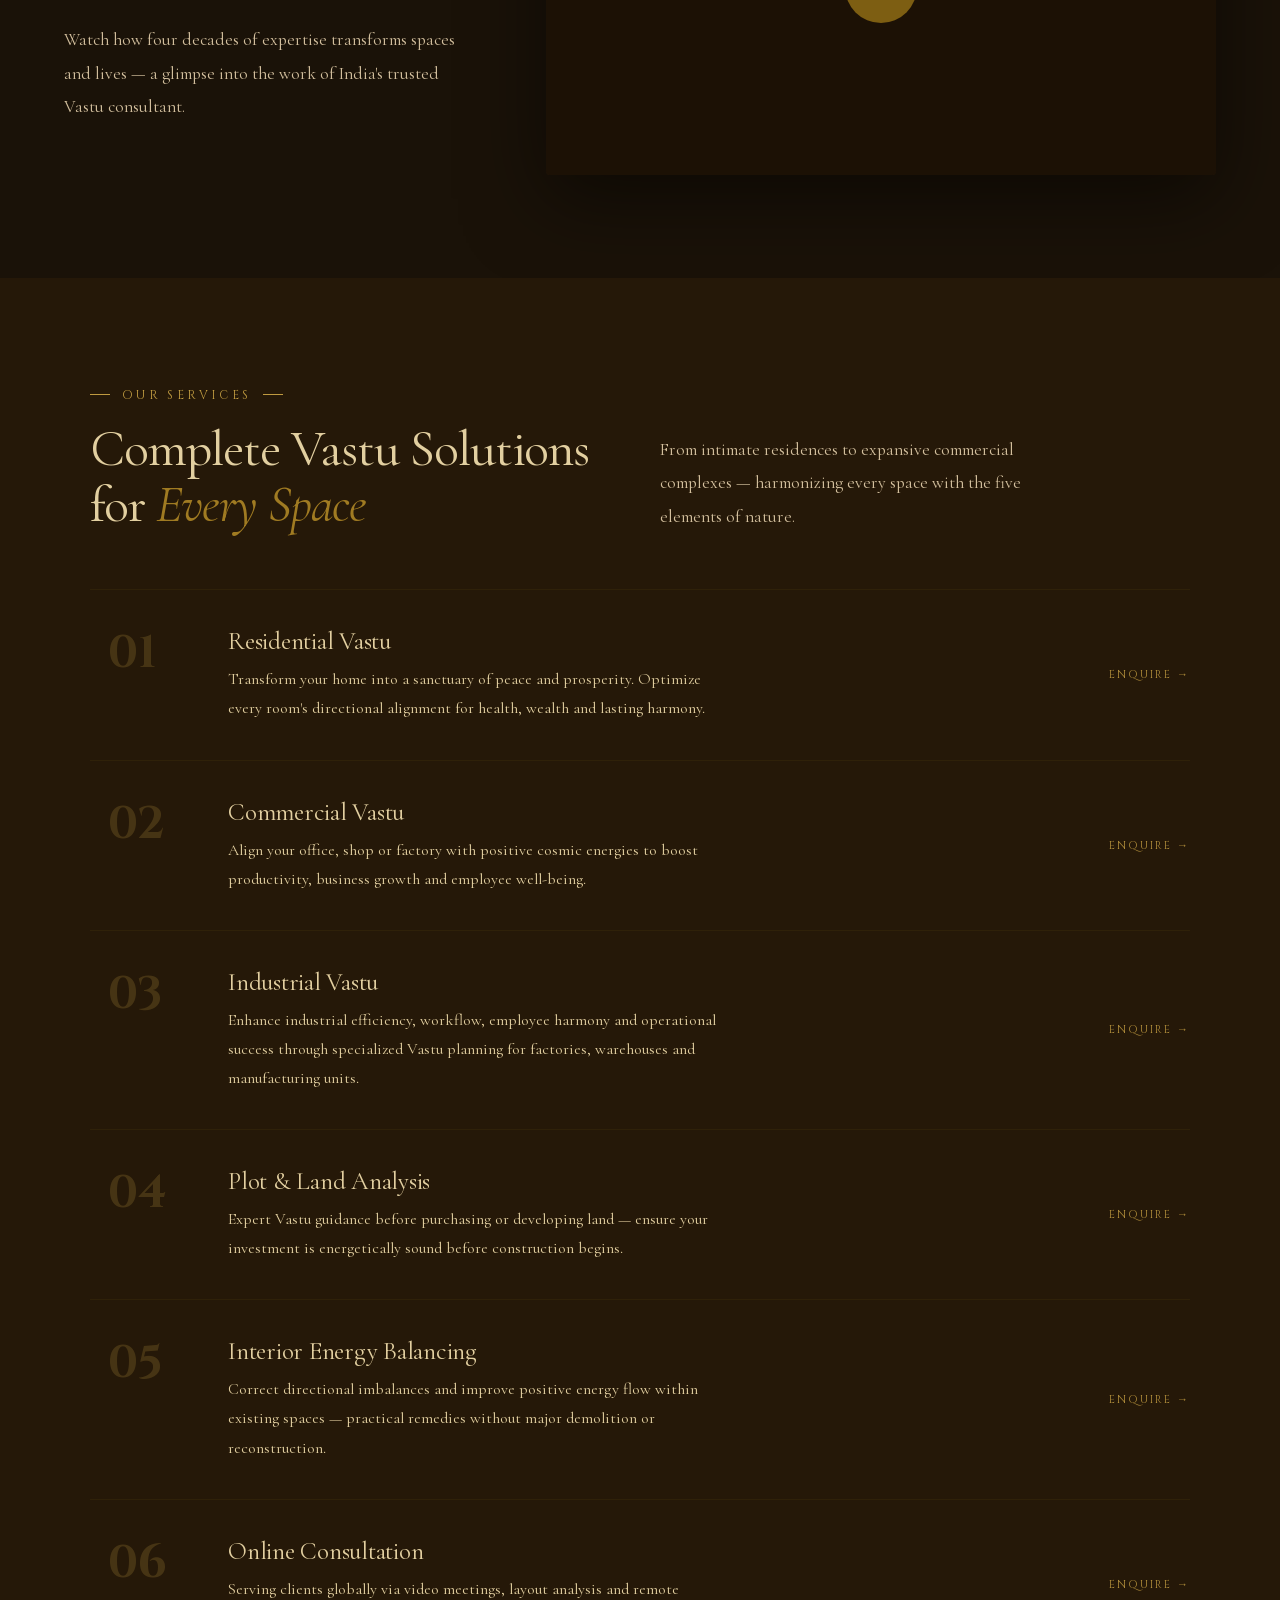
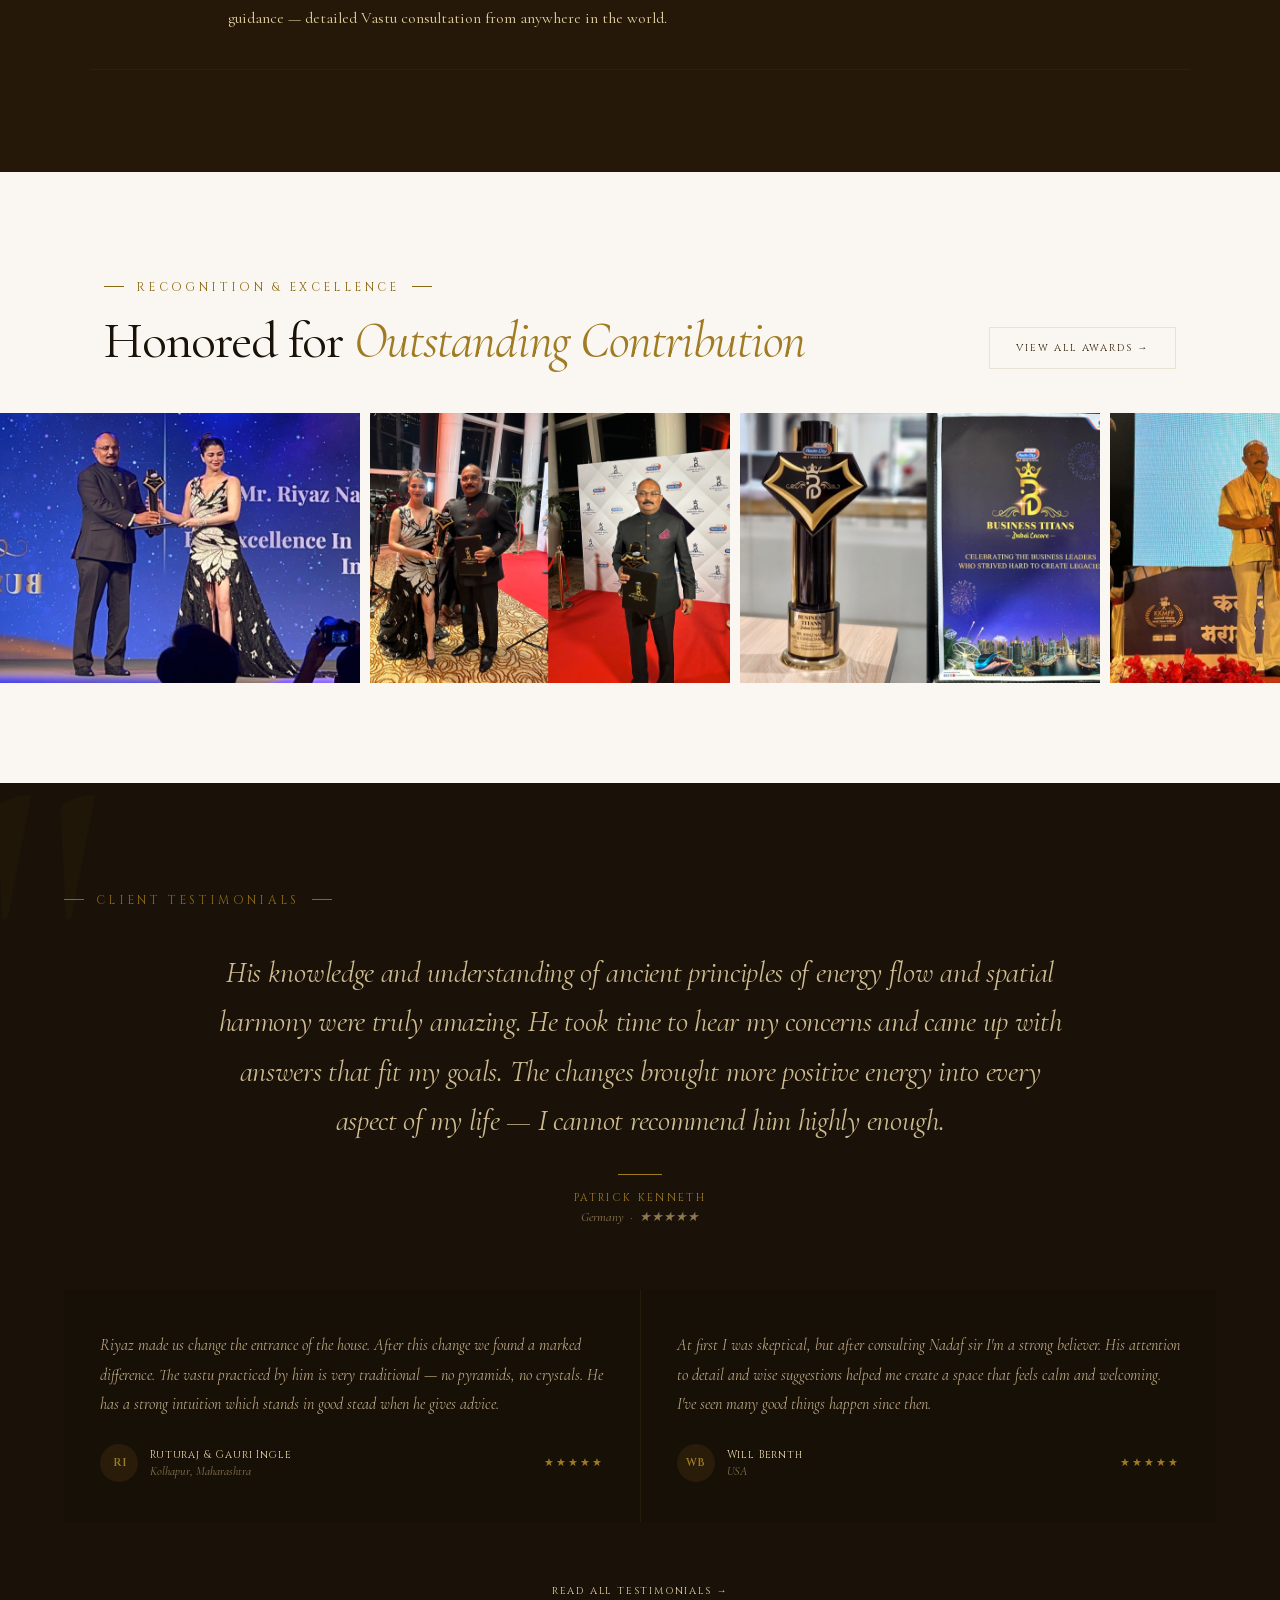
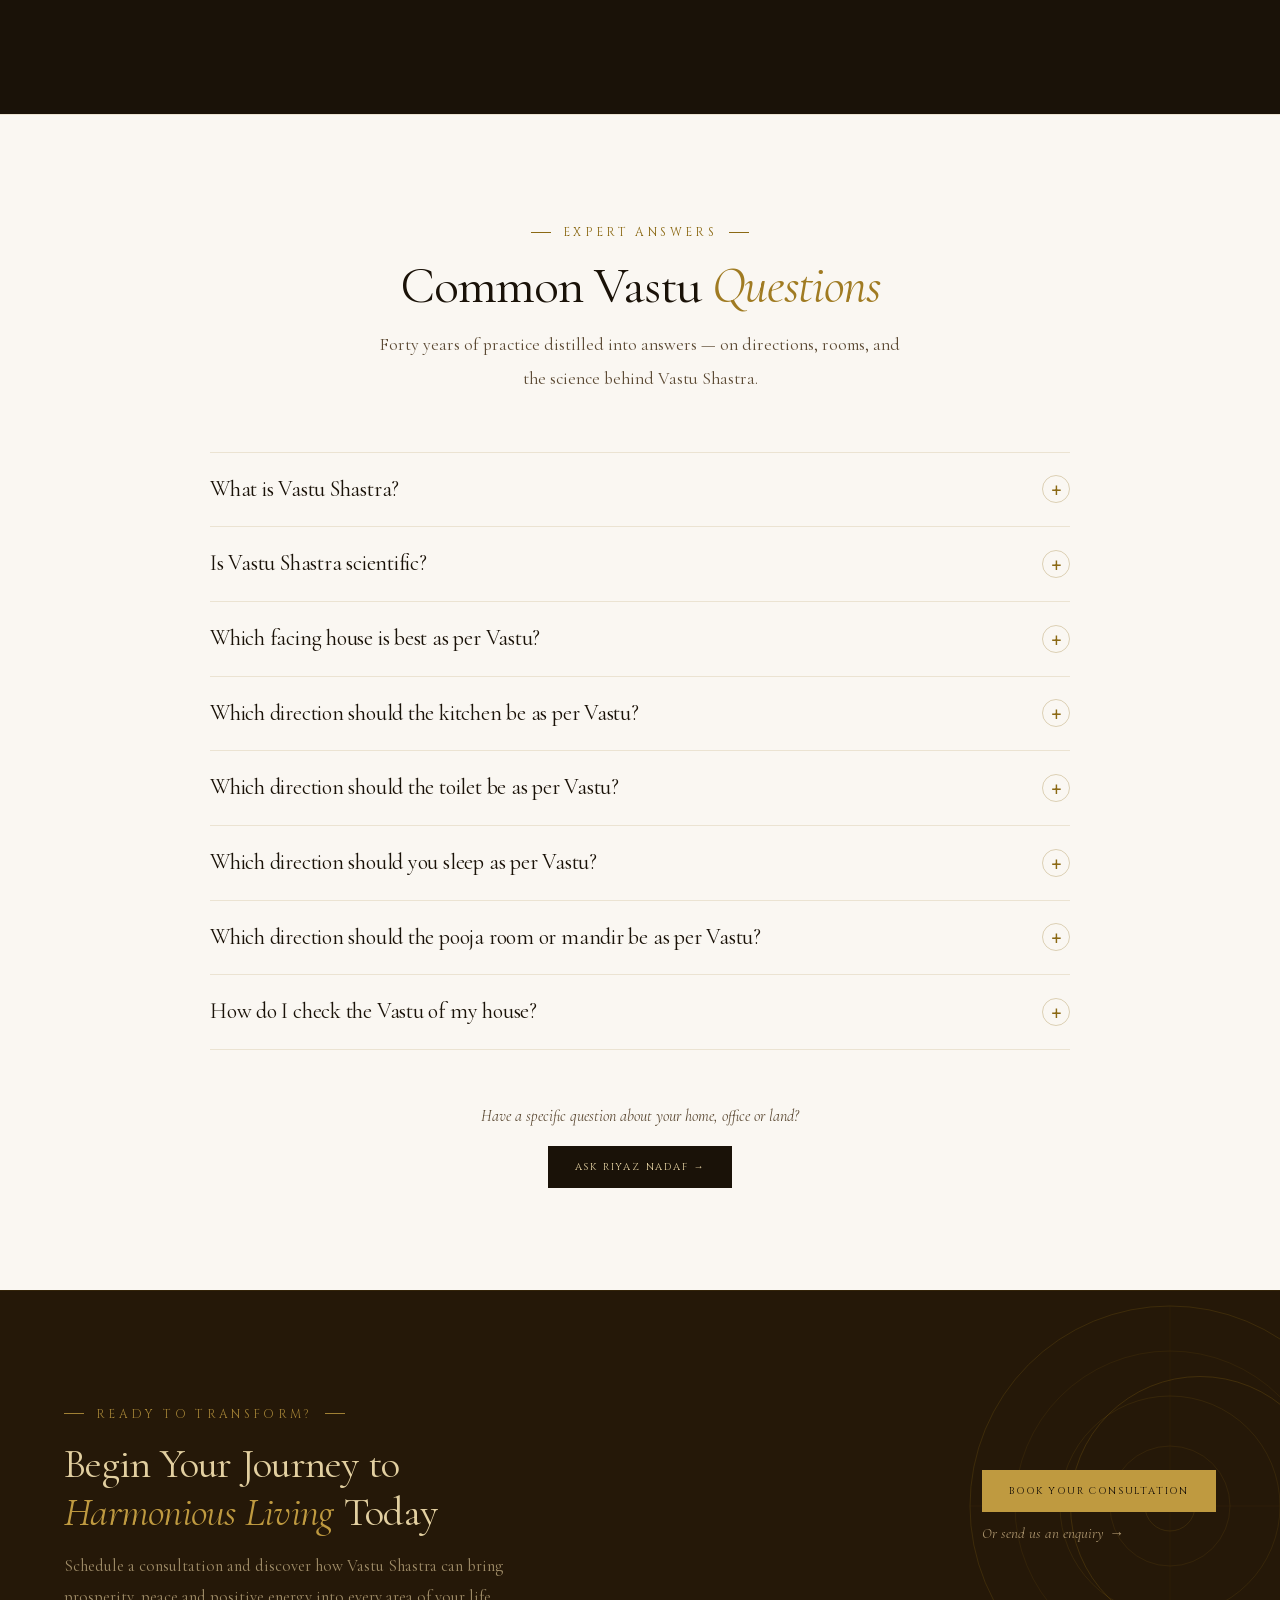
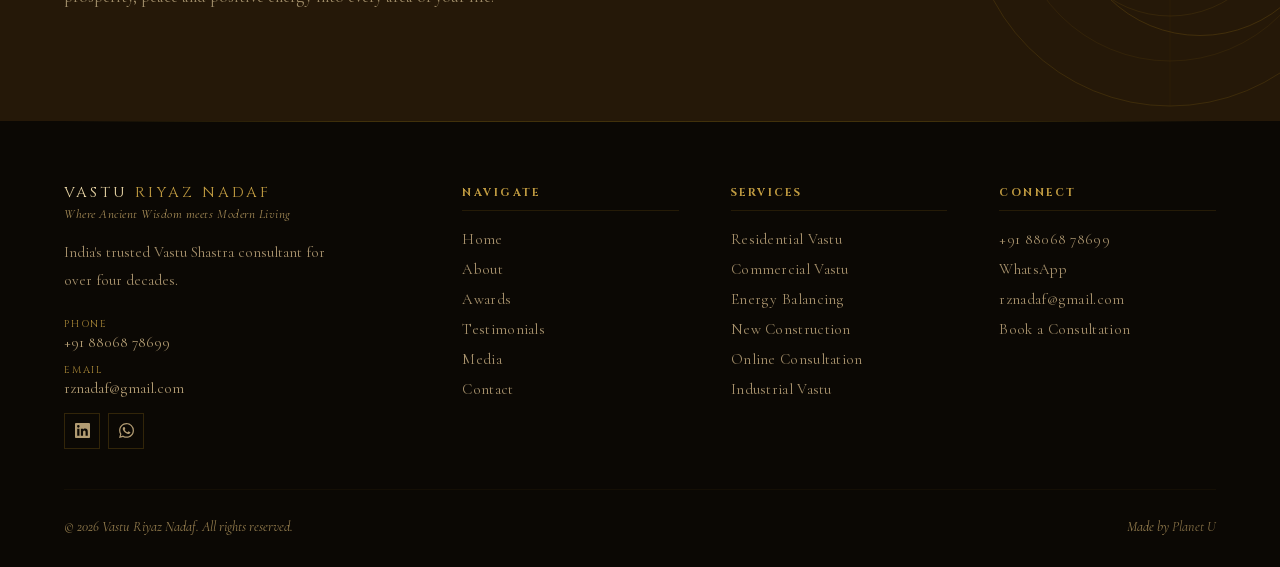
==== commit c0c85bdf: "feat: update Forbes section with new image, expanded content, and mobile fix - Replace forbes-featur" ====
--- a/index.html
+++ b/index.html
@@ -102,14 +102,18 @@
   top: 50%; right: 5%;
   transform: translateY(-52%);
   pointer-events: none; z-index: 1;
+  perspective: 640px;
 }
 .hero-compass svg {
   width: min(48vmin, 480px);
-  opacity: .13;
-  animation: hspin 100s linear infinite;
-  filter: drop-shadow(0 0 28px rgba(139,105,20,.22));
-}
-@keyframes hspin { to { transform: rotate(360deg); } }
+  opacity: .17;
+  animation: hspin3d 80s linear infinite;
+  filter: drop-shadow(0 0 40px rgba(139,105,20,.32));
+}
+@keyframes hspin3d {
+  0%   { transform: rotateX(26deg) rotateZ(0deg); }
+  100% { transform: rotateX(26deg) rotateZ(360deg); }
+}
 
 .hero-content {
   position: relative; z-index: 2;
@@ -264,7 +268,7 @@
   pointer-events: none;
 }
 .forbes-inner {
-  display: grid; grid-template-columns: 1fr 1.15fr;
+  display: grid; grid-template-columns: 1.2fr 1fr;
   gap: clamp(40px,5vw,72px); align-items: center;
   max-width: 1100px; margin: 0 auto;
   position: relative; z-index: 1;
@@ -297,13 +301,15 @@
 }
 .forbes-headline em { font-style: italic; color: var(--g2); }
 .forbes-excerpt {
-  font-family: var(--serif); font-size: 17px;
-  line-height: 1.9; color: var(--brown);
-  font-weight: 400; margin-bottom: 32px; max-width: 480px;
-}
+  font-family: var(--serif); font-size: 15.5px;
+  line-height: 1.88; color: var(--brown);
+  font-weight: 400; margin-bottom: 16px; max-width: 520px;
+}
+.forbes-excerpt:last-of-type { margin-bottom: 32px; }
 .forbes-img-col {
   position: relative; overflow: hidden;
   background: transparent;
+  max-width: 420px; margin-left: auto;
 }
 .forbes-img-col img {
   width: 100%; display: block;
@@ -314,7 +320,7 @@
 .forbes-img-col:hover img { transform: scale(1.025); }
 @media(max-width:900px){
   .forbes-inner { grid-template-columns: 1fr; gap: 40px; }
-  .forbes-img-col { order: -1; }
+  .forbes-img-col { order: -1; margin: 0 auto; }
   .forbes-excerpt { max-width: 100%; font-size: 16px; }
 }
 @media(max-width:560px){
@@ -627,7 +633,7 @@
   .hero-desc { font-size: 15.5px; }
   .hero-btns { gap: 10px; }
   /* Compass — smaller and more transparent on tablet */
-  .hero-compass svg { width: min(36vmin, 320px); opacity: .07; }
+  .hero-compass svg { width: min(36vmin, 320px); opacity: .09; }
   /* Stats */
   .stats-strip { grid-template-columns: 1fr 1fr; }
   .stat-i { padding: 32px 5% 28px; }
@@ -929,12 +935,14 @@
         <span class="forbes-pub-sub">India · Featured</span>
       </div>
       <div class="forbes-divider"></div>
-      <h2 class="forbes-headline">Pioneering Vastu Shastra as a <em>Science of Harmonious &amp; Prosperous Living</em></h2>
-      <p class="forbes-excerpt">Beginning his journey at 26 under the guidance of renowned masters, Riyaz Nadaf devoted four decades to transforming public perception of Vastu Shastra into a respected modern discipline. With close to 3 million clients across India and abroad, he is recognised as one of the field's most trusted and influential voices.</p>
+      <h2 class="forbes-headline">Pioneering Vastushastra as a <em>Science of Harmonious &amp; Prosperous Living</em></h2>
+      <p class="forbes-excerpt">Riyaz Nadaf emerged as one of the early pioneers in promoting Vastushastra as a practical science of balanced living and architectural harmony. Beginning his journey at the age of 26, he devoted years to studying traditional Vastu principles under the guidance of renowned experts and soon became a trusted consultant with thousands of clients across India and abroad.</p>
+      <p class="forbes-excerpt">Through his consultations, he emphasized the importance of directional planning, room placement, and structural alignment in enhancing peace of mind, healthy life, prosperity, and well-being. His work extended beyond homes to large construction projects, where he advocated Vastu-compliant design for better outcomes.</p>
+      <p class="forbes-excerpt">Known for combining traditional wisdom with practical application, he earned recognition for transforming public perception of Vastushastra into a respected and influential discipline in modern living. With 40 years of rock solid experience and close to 3 million clients, he is a force to reckon with in Vastu Shastra.</p>
       <a href="https://www.forbesindia.com/article/upfront/brand-connect/trendsetters-of-the-new-era/2994546/1" class="btn-dk" target="_blank" rel="noopener">Read the Forbes Feature →</a>
     </div>
     <div class="forbes-img-col">
-      <img src="Articles/forbes-feature.png" alt="Riyaz Nadaf featured in Forbes India — Trendsetters of the New Era" loading="lazy">
+      <img src="forbes1.1.png" alt="Riyaz Nadaf featured in Forbes India — Trendsetters of the New Era" loading="lazy">
     </div>
   </div>
 </section>
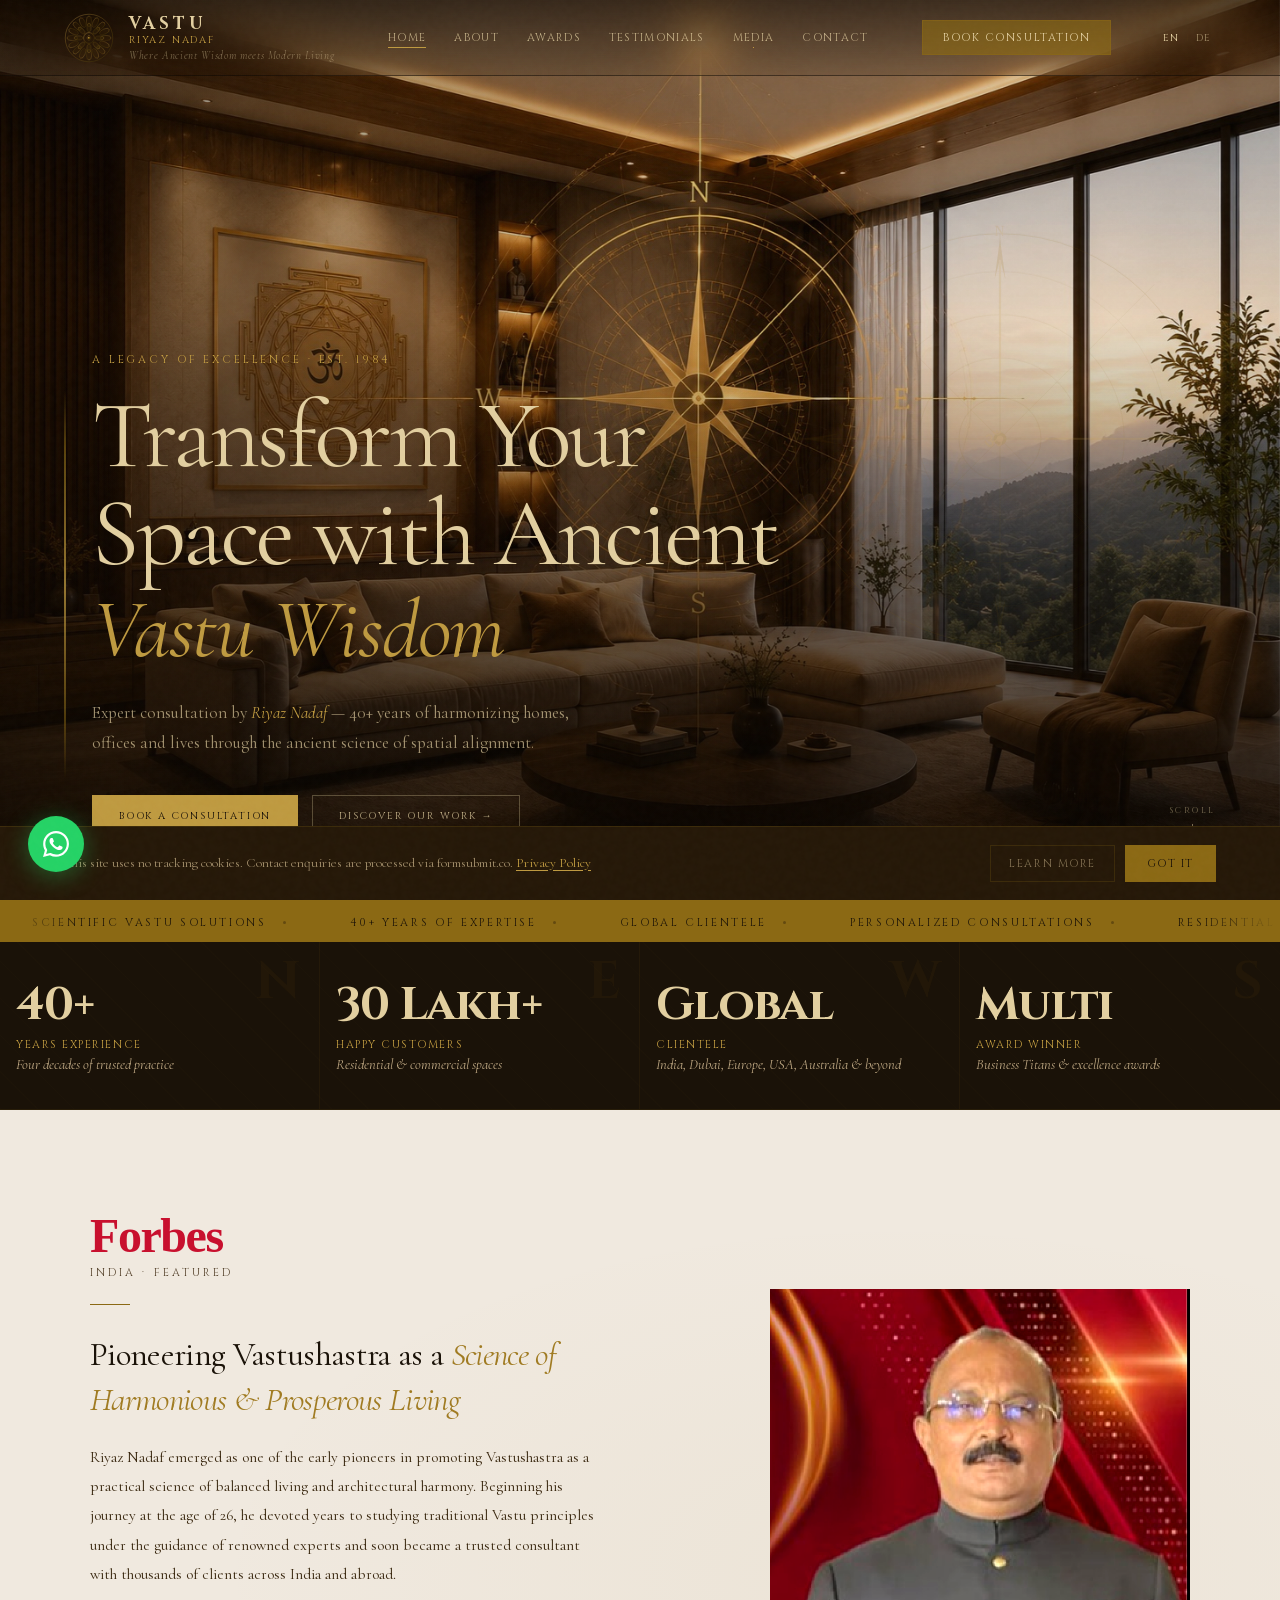
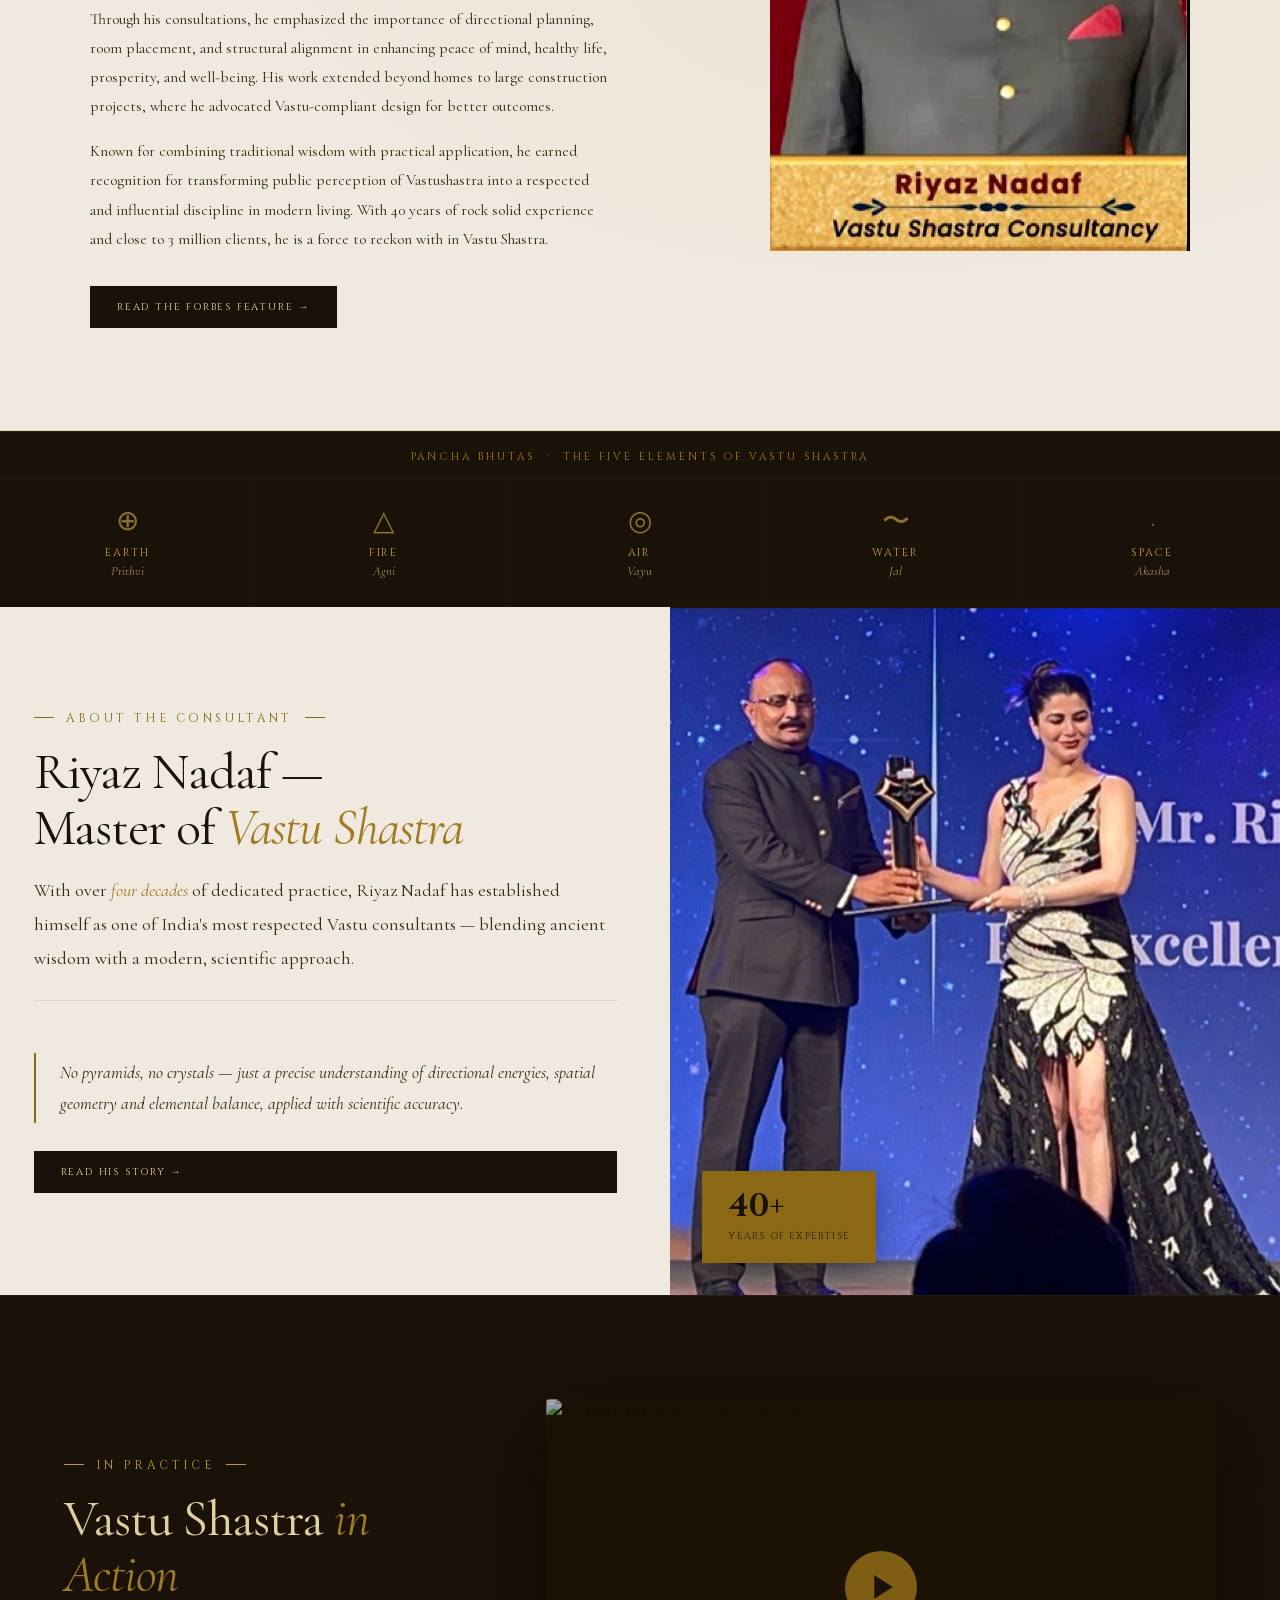
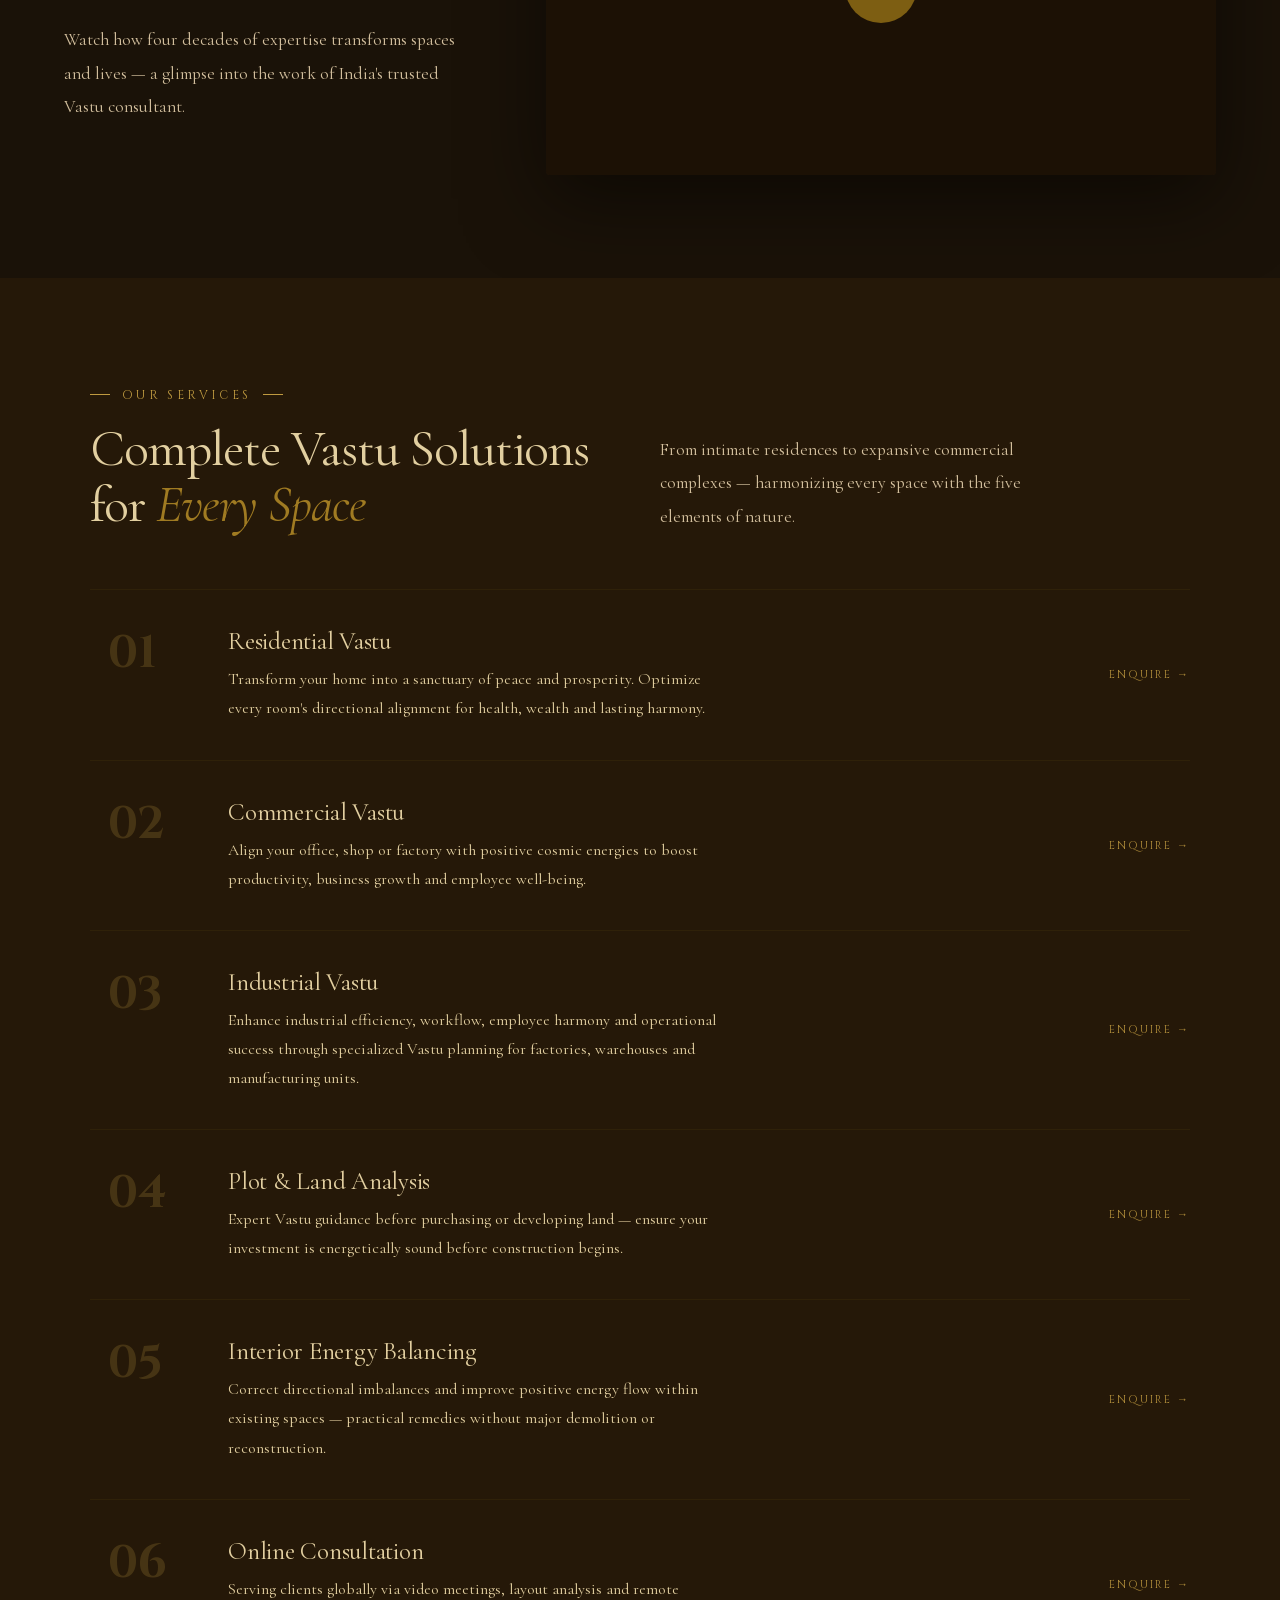
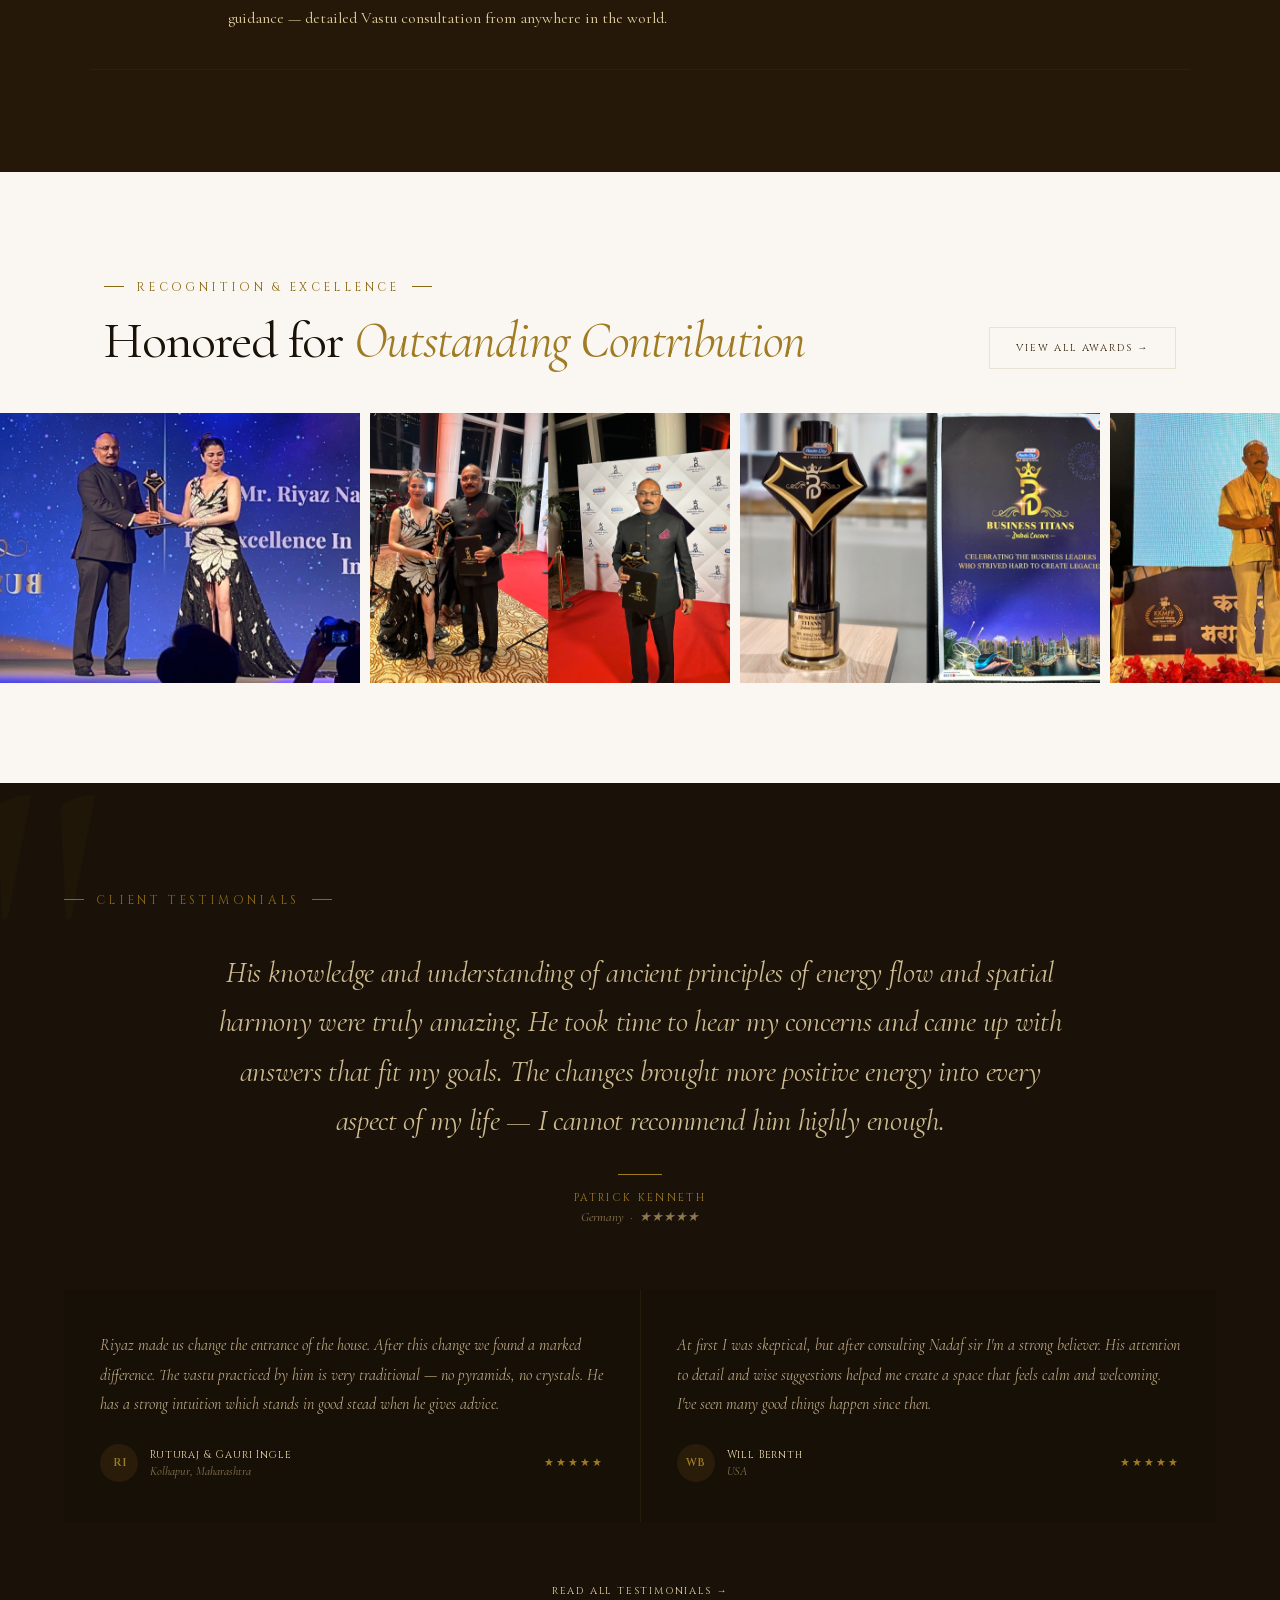
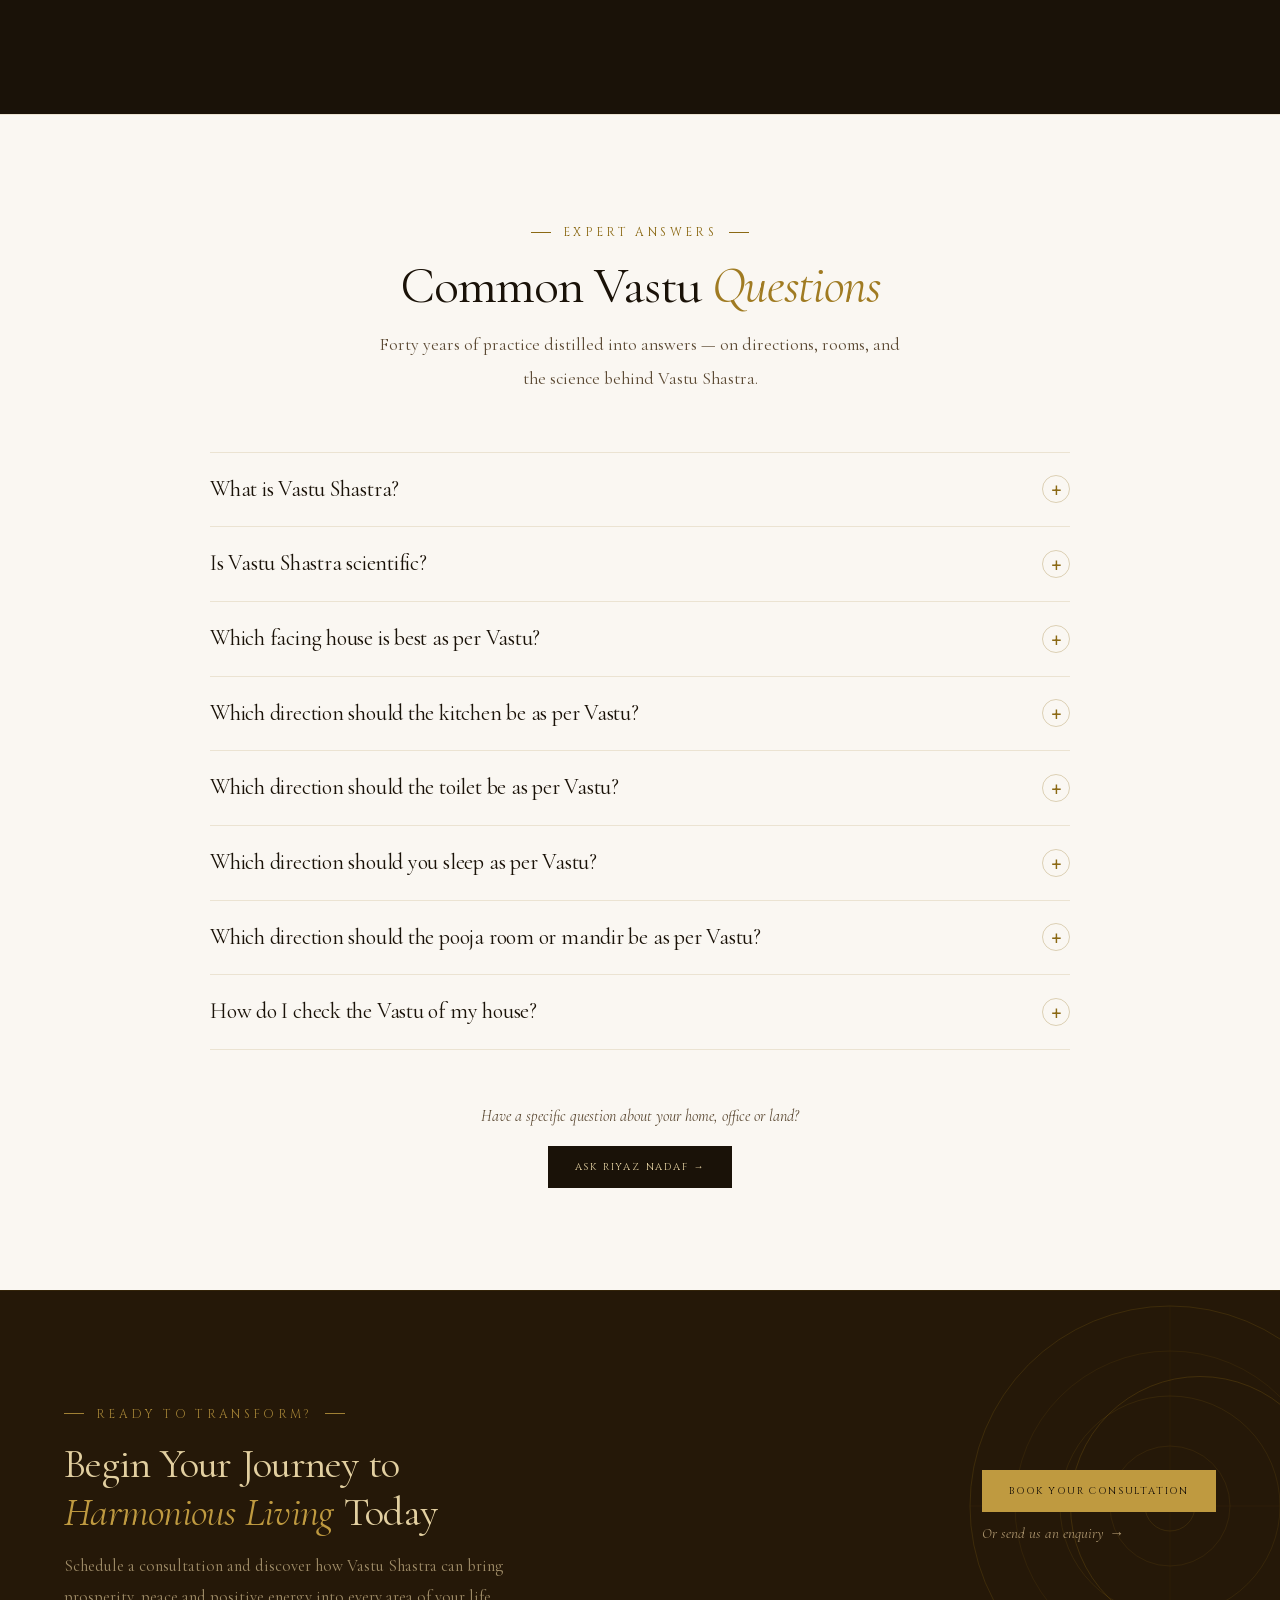
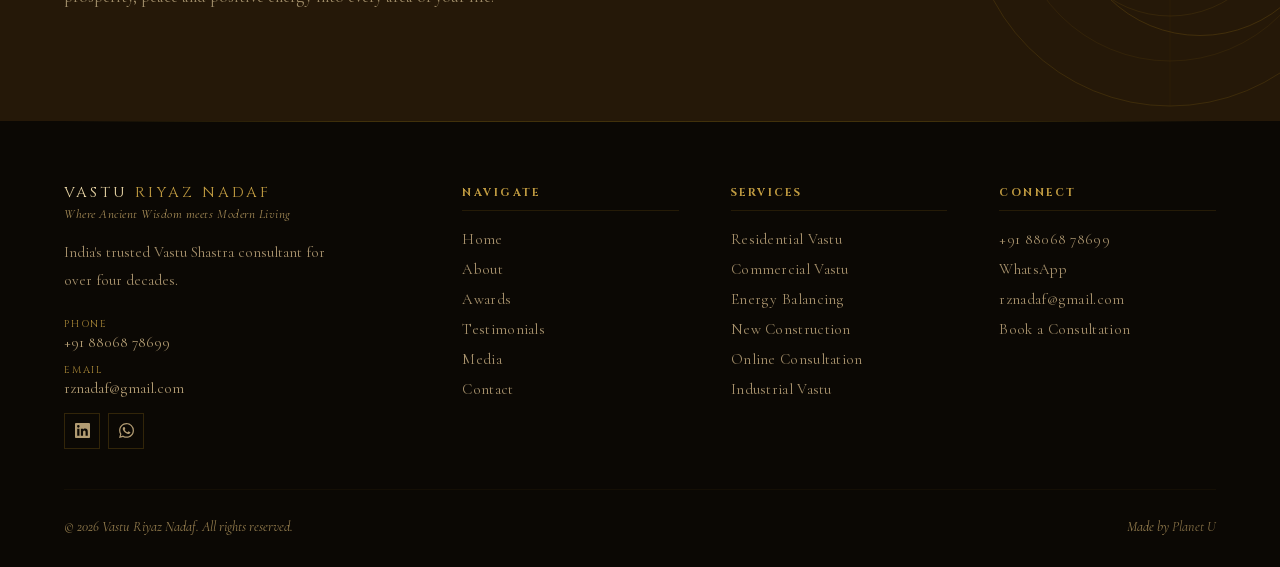
==== commit 48060662: "feat: update stats label to "Happy Customers" Co-Authored-By: Claude Sonnet 5 <noreply@anthropic.com" ====
--- a/index.html
+++ b/index.html
@@ -911,7 +911,7 @@
   </div>
   <div class="stat-i">
     <div class="stat-n">30 Lakh+</div>
-    <div class="stat-l">Properties Healed</div>
+    <div class="stat-l">Happy Customers</div>
     <div class="stat-d">Residential &amp; commercial spaces</div>
   </div>
   <div class="stat-i">
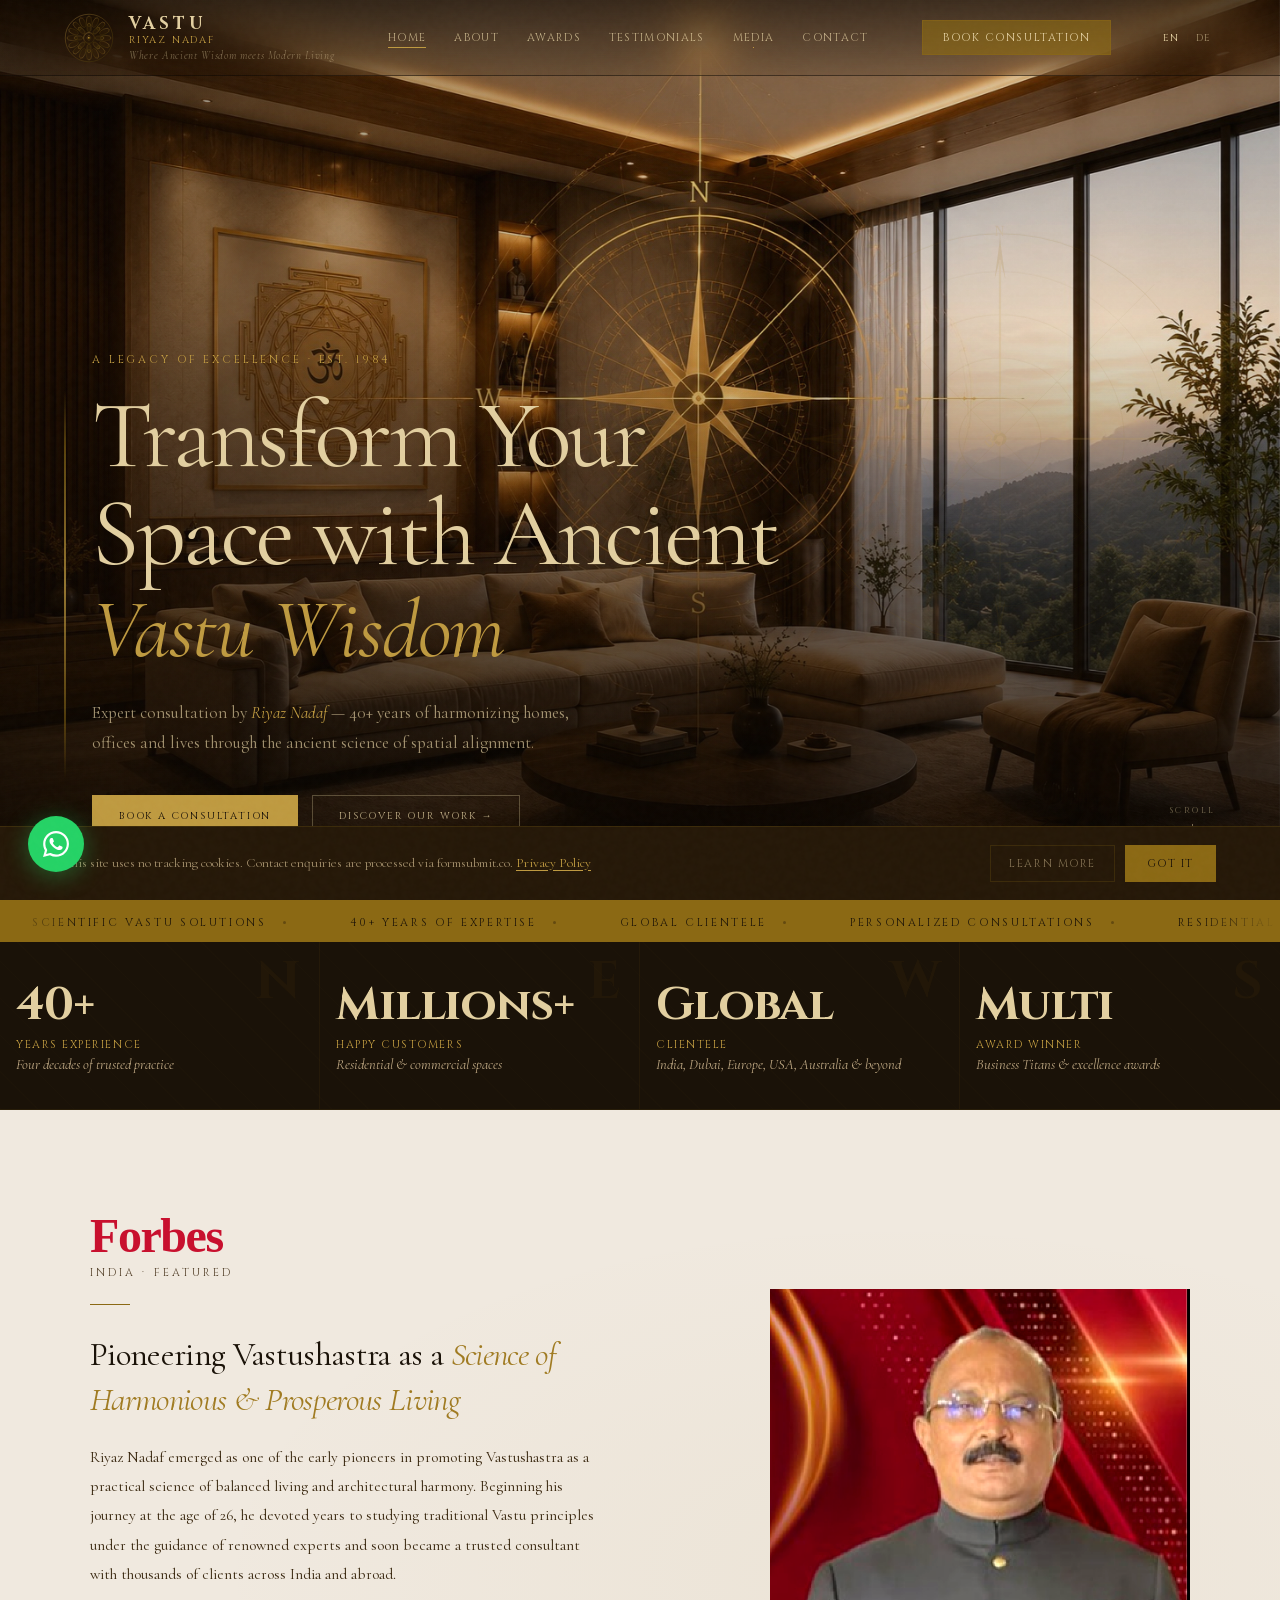
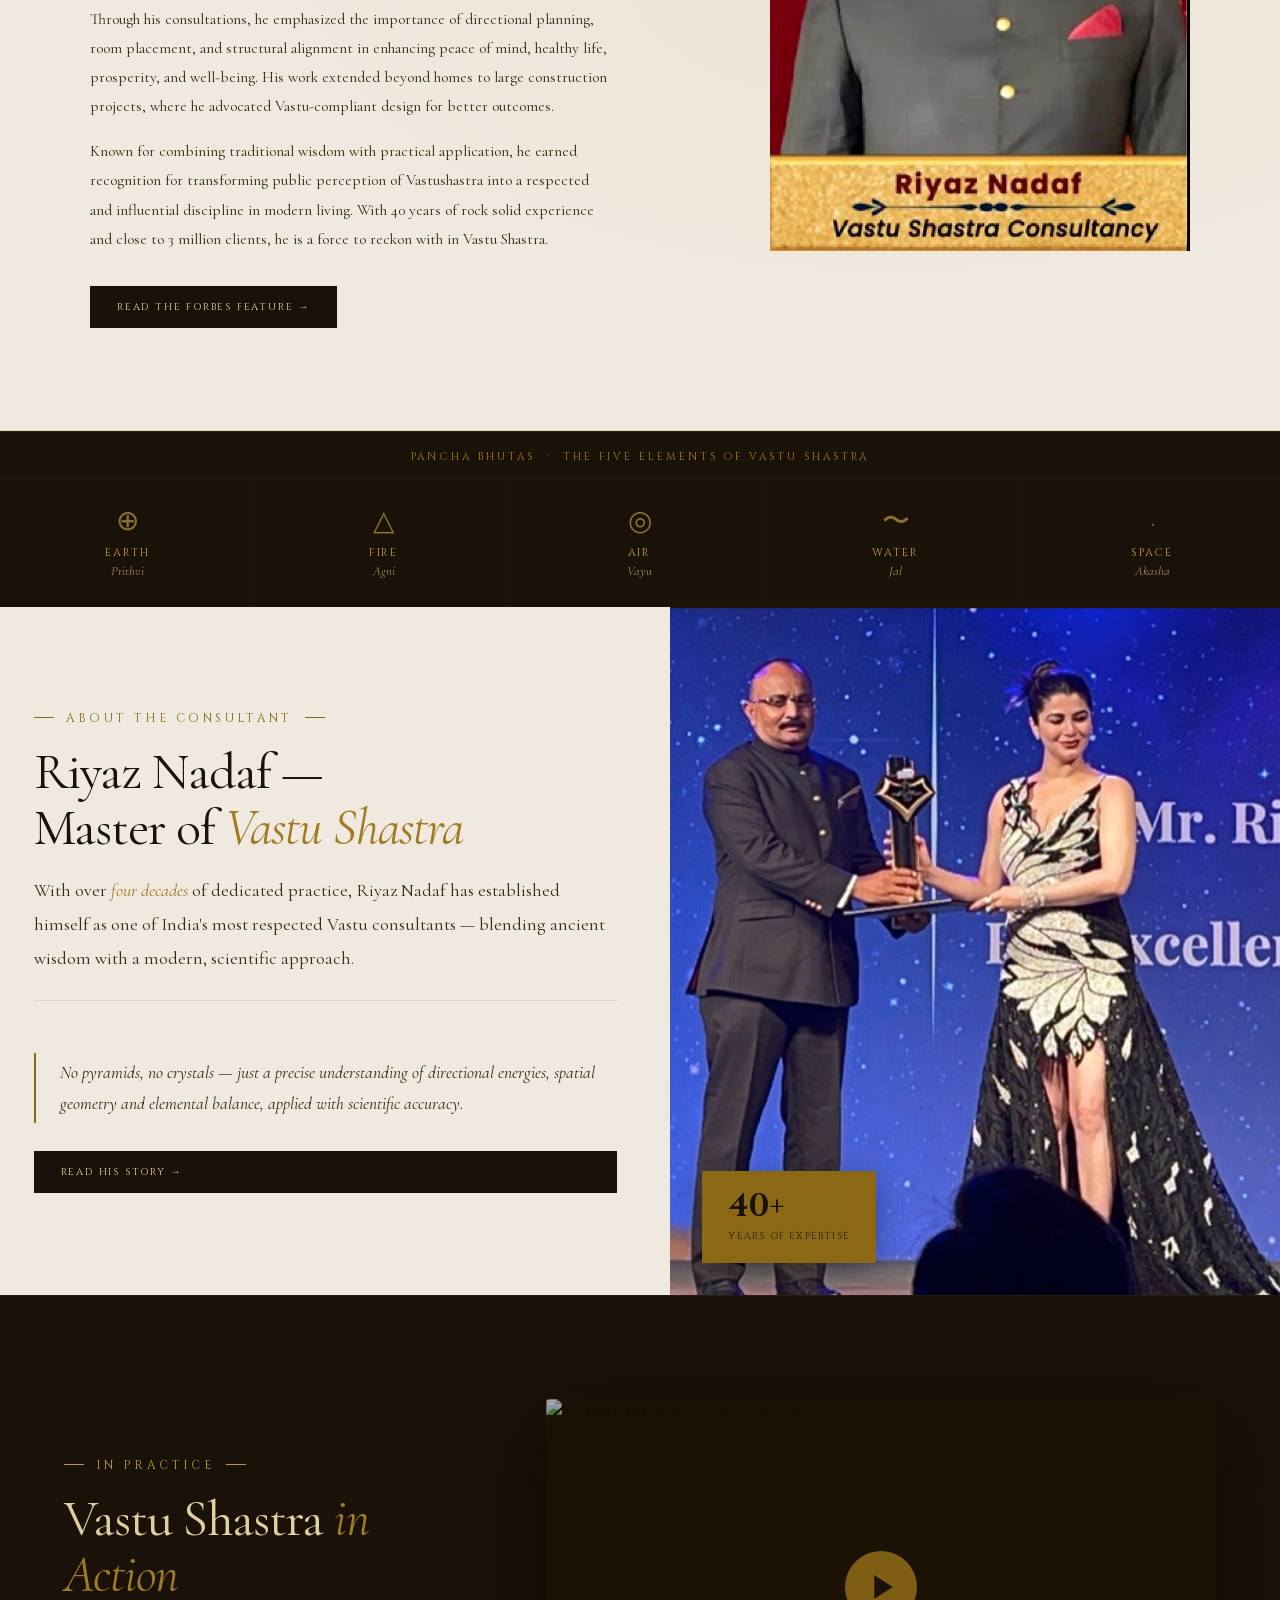
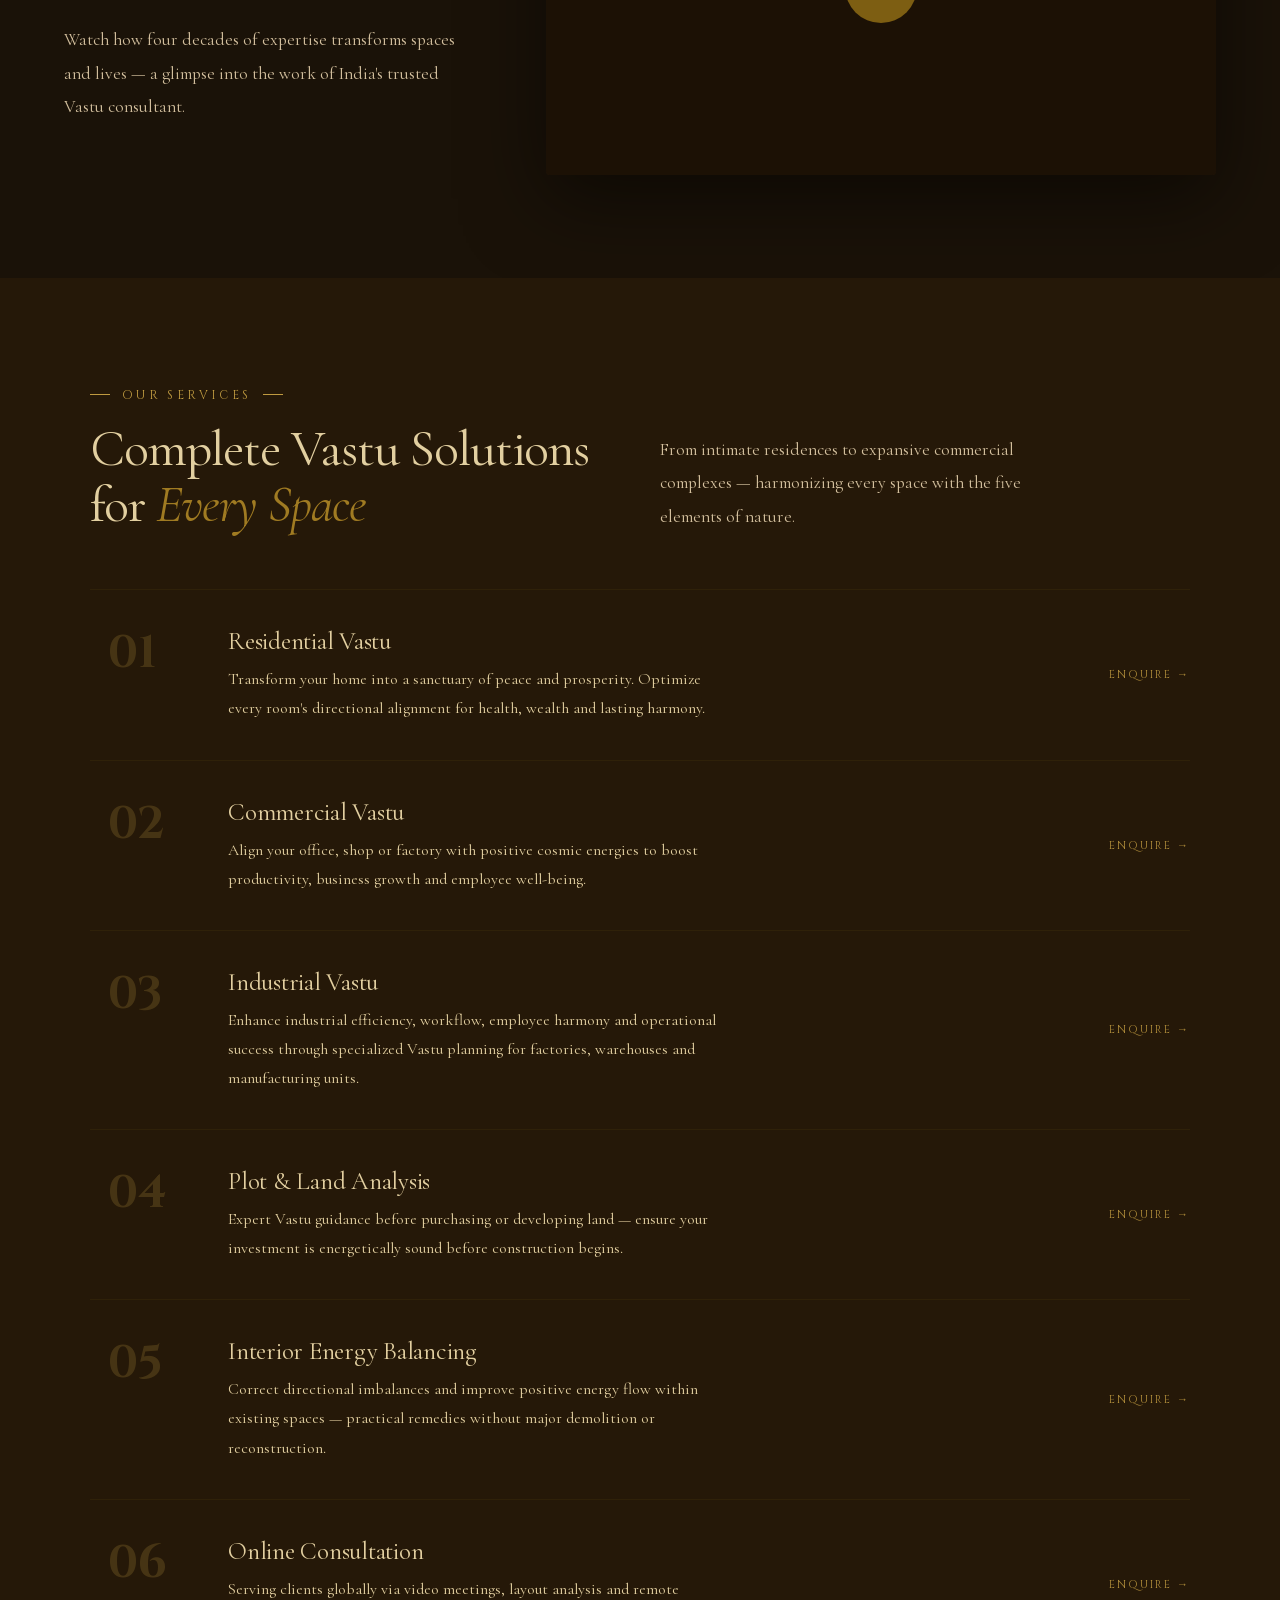
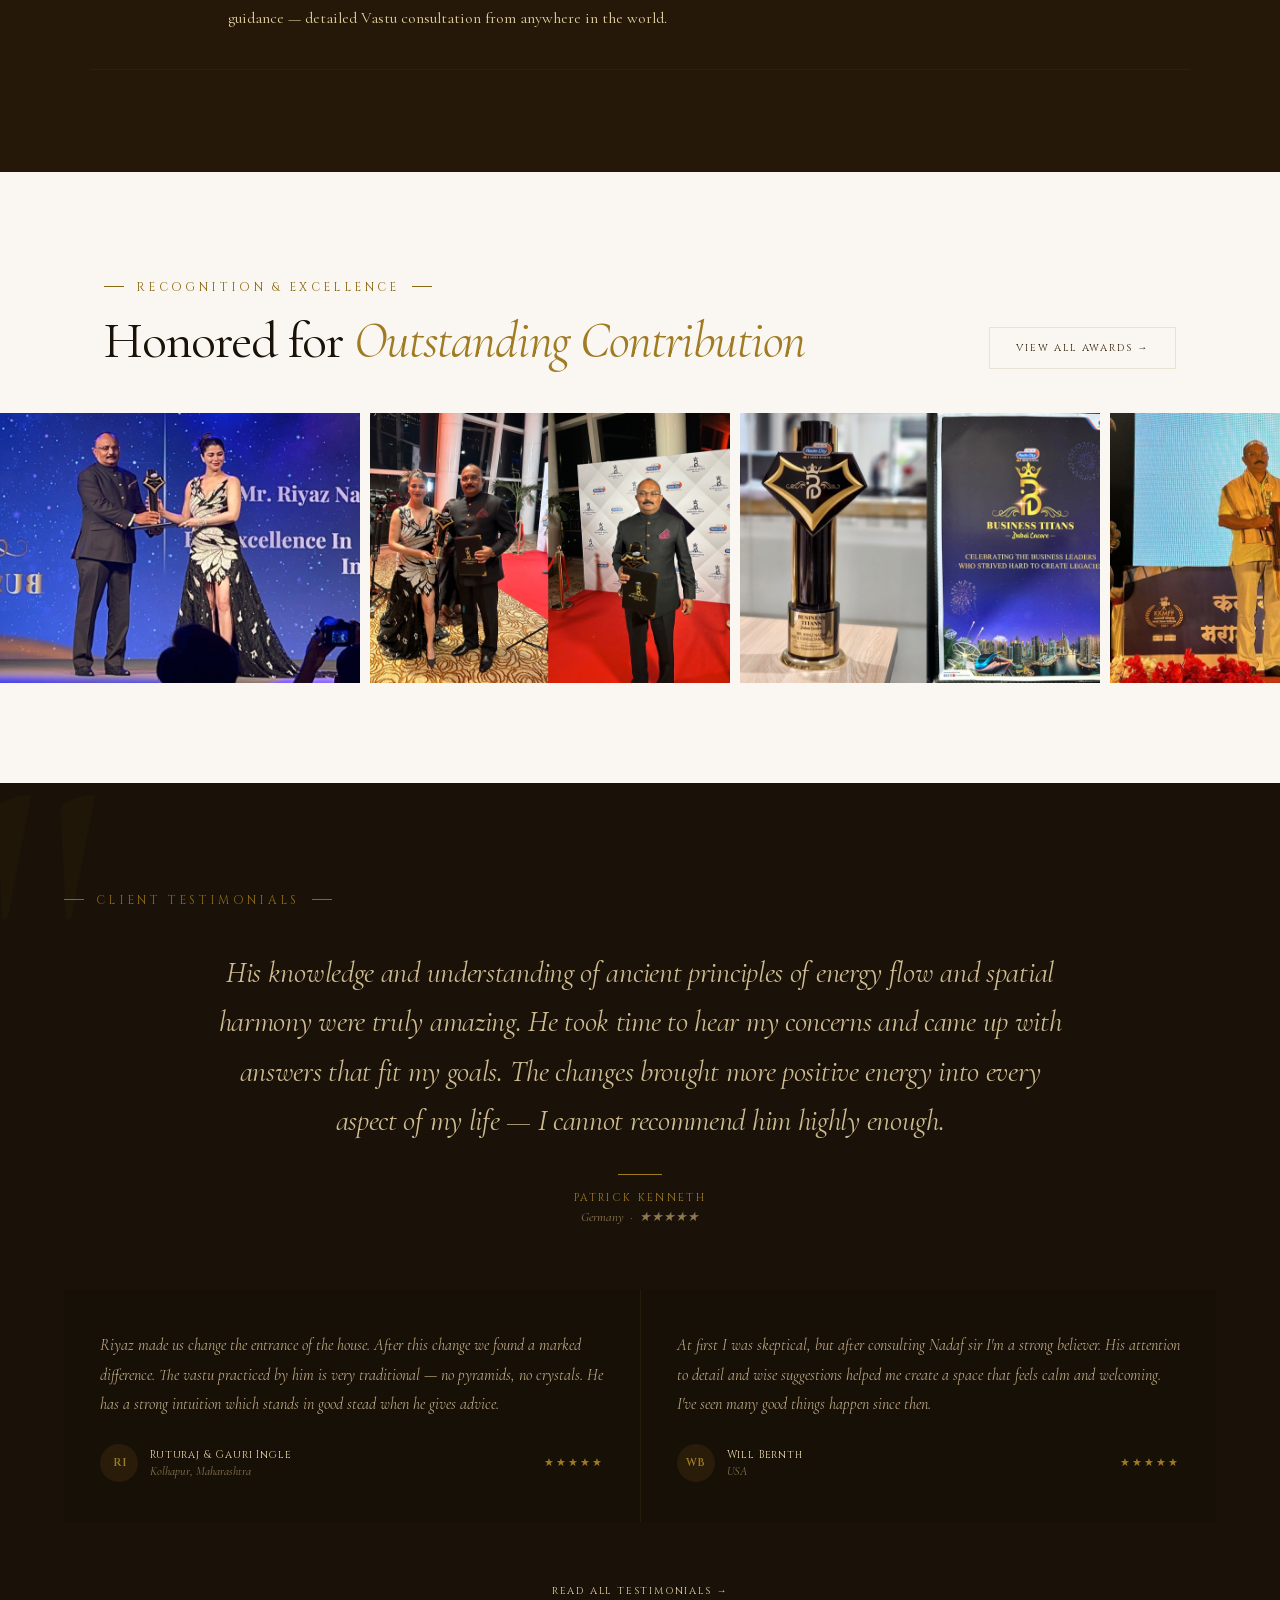
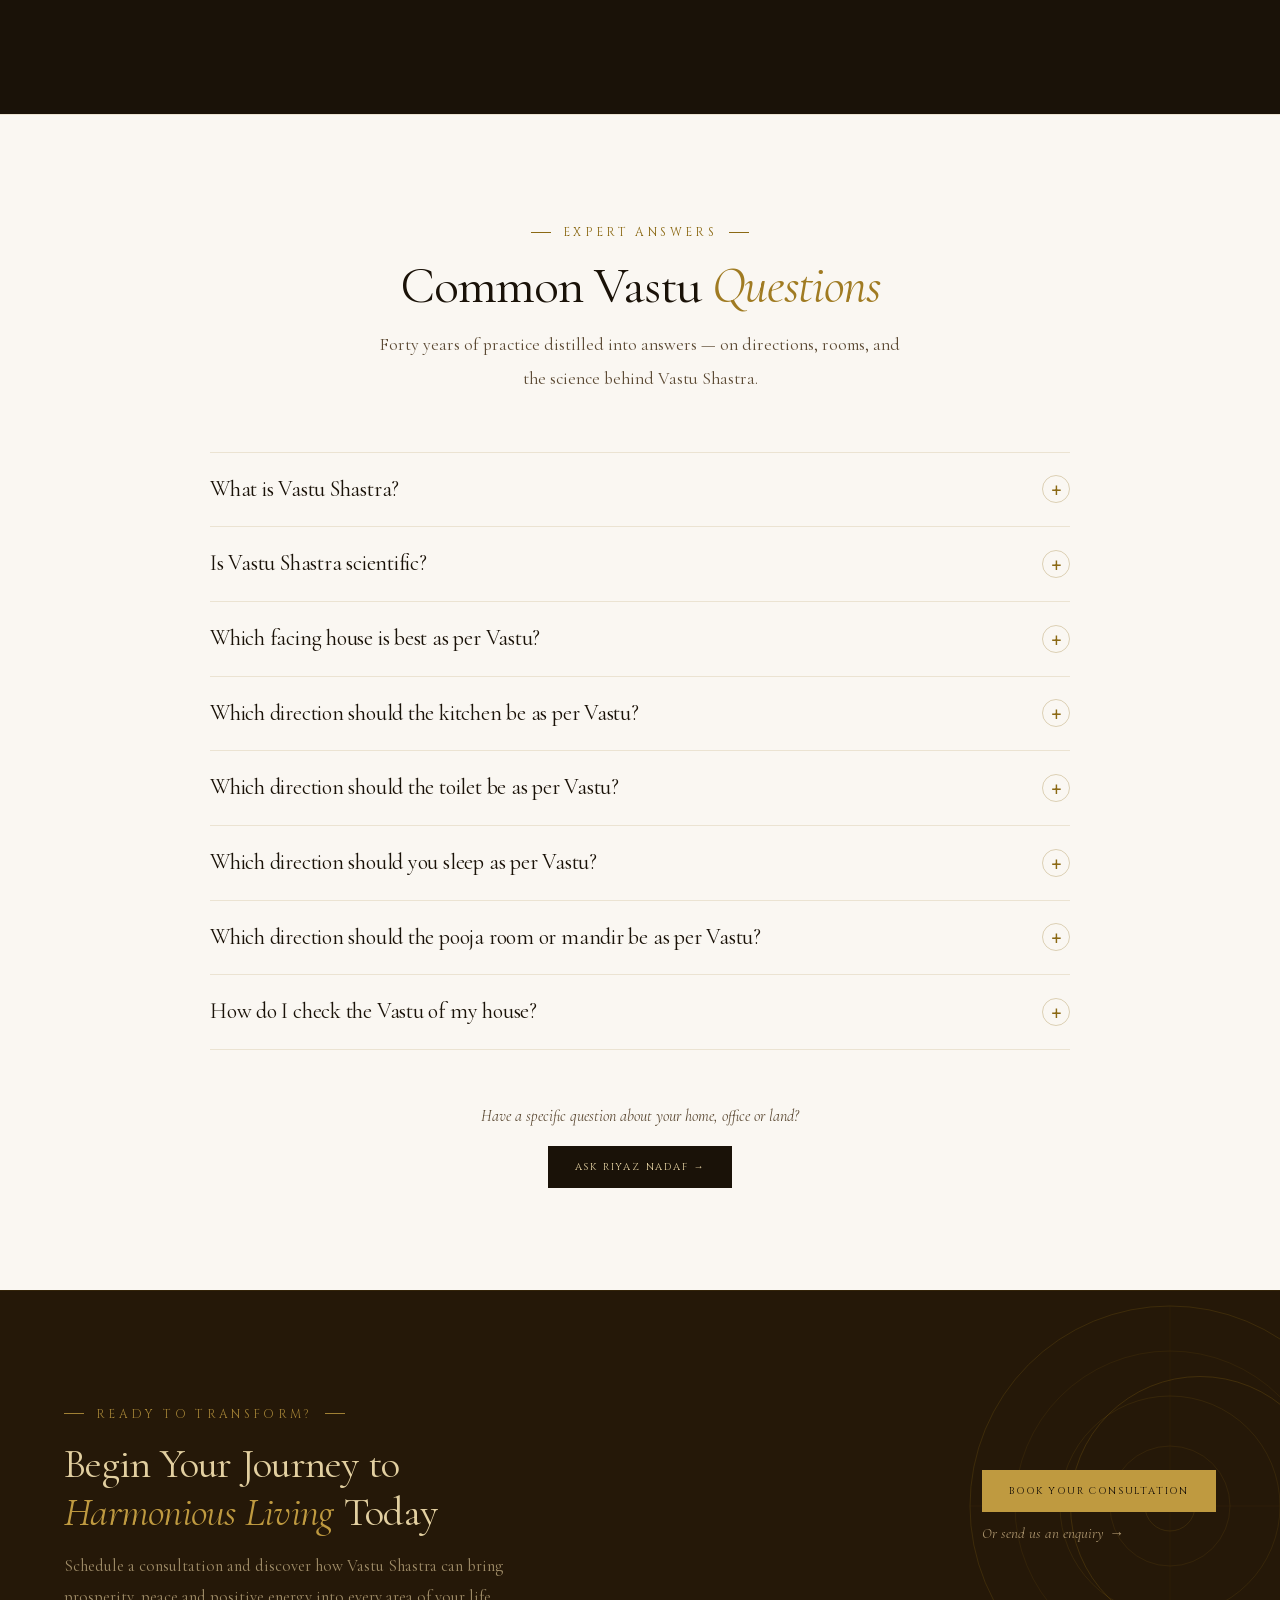
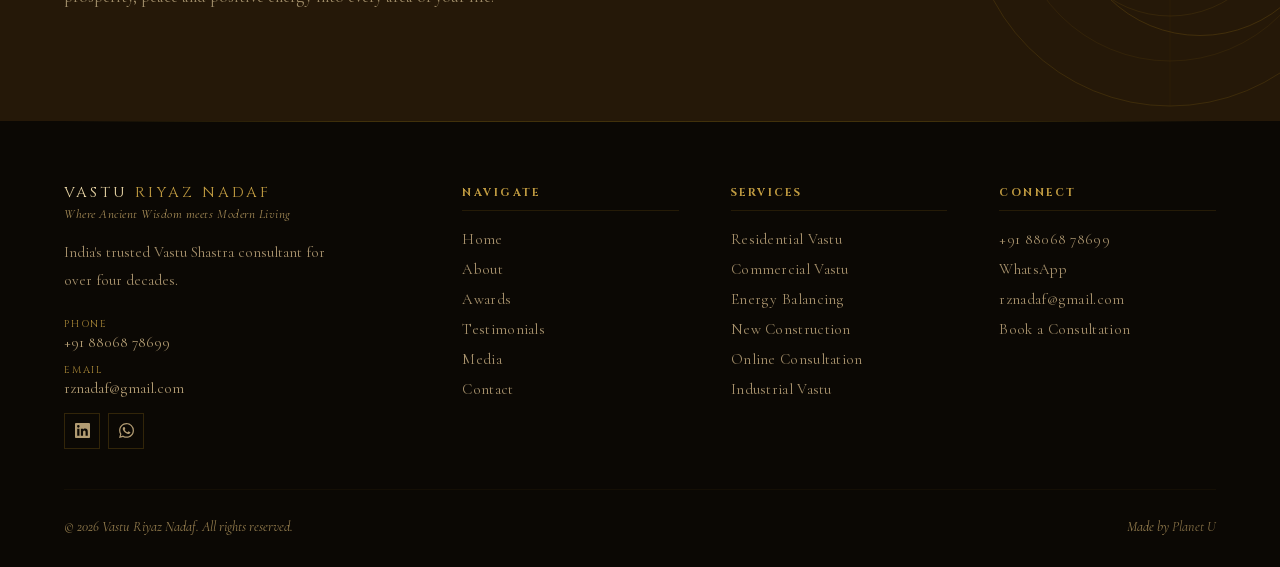
==== commit bfd5f915: "feat: change stat number to "Millions+" from "30 Lakh+" Co-Authored-By: Claude Sonnet 5 <noreply@ant" ====
--- a/index.html
+++ b/index.html
@@ -910,7 +910,7 @@
     <div class="stat-d">Four decades of trusted practice</div>
   </div>
   <div class="stat-i">
-    <div class="stat-n">30 Lakh+</div>
+    <div class="stat-n">Millions+</div>
     <div class="stat-l">Happy Customers</div>
     <div class="stat-d">Residential &amp; commercial spaces</div>
   </div>
